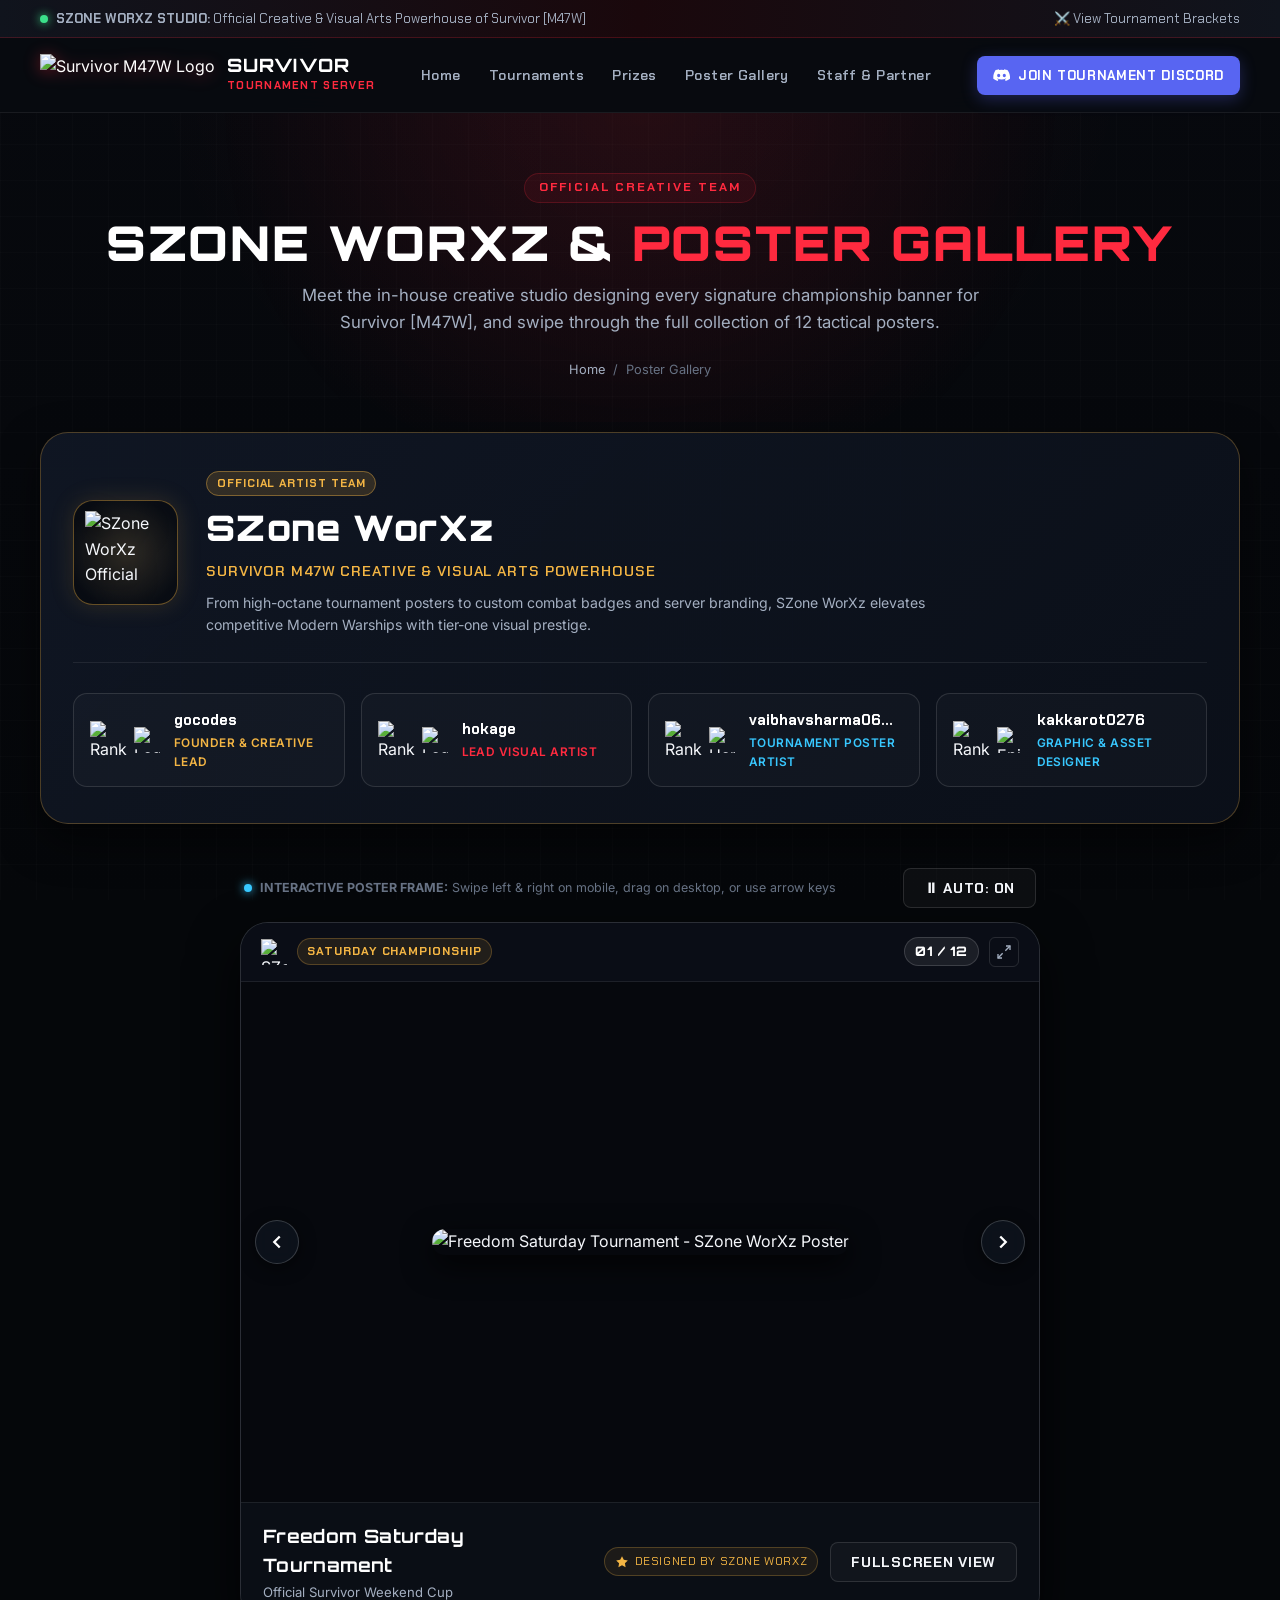
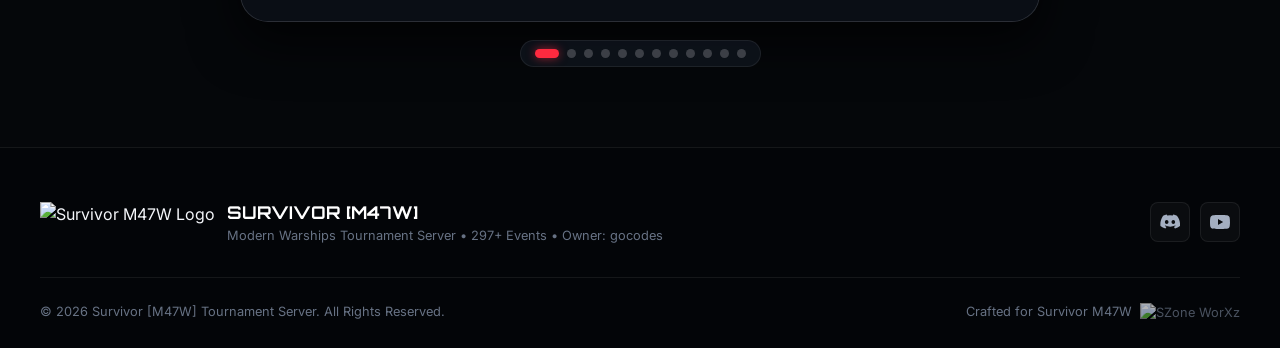
==== gallery.html @ 8f47fe90 "Update 13-09-2026" ====
<!DOCTYPE html>
<html lang="en">
<head>
  <meta charset="UTF-8">
  <meta name="viewport" content="width=device-width, initial-scale=1.0, maximum-scale=5.0">
  <meta name="description" content="SZone WorXz Creative Studio & Official Modern Warships Tournament Poster Gallery. Swipe through all 12 championship posters.">
  <meta name="keywords" content="SZone WorXz, Survivor Posters, Modern Warships Posters, gocodes, hokage, vaibhavsharma, kakkarot">
  <meta name="author" content="SZone WorXz - Survivor M47W Creative Team">

  <!-- Open Graph -->
  <meta property="og:title" content="SZone WorXz & Tournament Poster Gallery - Survivor M47W">
  <meta property="og:description" content="Official Modern Warships tournament posters crafted by SZone WorXz. Swipe left & right through the collection!">
  <meta property="og:type" content="website">
  <meta property="og:image" content="assets/images/szone-worxz.png">

  <title>SZone WorXz & Poster Gallery - SURVIVOR [M47W]</title>

  <!-- Favicon -->
  <link rel="icon" type="image/png" href="assets/images/logo-icon.png">

  <!-- Stylesheets -->
  <link rel="stylesheet" href="css/style.css">
  <link rel="stylesheet" href="css/components.css">
</head>
<body>

  <!-- Top Announcement Bar -->
  <aside class="top-announcement" aria-label="Tournament Announcement">
    <div class="container announcement-inner">
      <div class="announcement-badge">
        <span class="live-dot"></span>
        <span><strong>SZONE WORXZ STUDIO:</strong> Official Creative & Visual Arts Powerhouse of Survivor [M47W]</span>
      </div>
      <div class="announcement-links">
        <a href="tournaments.html">
          <span>⚔️ View Tournament Brackets</span>
        </a>
      </div>
    </div>
  </aside>

  <!-- Sticky Site Header -->
  <header class="site-header">
    <div class="container nav-container">
      <a href="index.html" class="brand" aria-label="Survivor M47W Home">
        <img src="assets/images/logo.png" alt="Survivor M47W Logo" class="brand-logo-img">
        <div class="brand-text">
          <span class="brand-title">SURVIVOR</span>
          <span class="brand-tag">TOURNAMENT SERVER</span>
        </div>
      </a>

      <!-- Navigation -->
      <nav aria-label="Main Navigation">
        <ul class="nav-menu" id="navMenu">
          <li><a href="index.html" class="nav-link">Home</a></li>
          <li><a href="tournaments.html" class="nav-link">Tournaments</a></li>
          <li><a href="prizes.html" class="nav-link">Prizes</a></li>
          <li><a href="gallery.html" class="nav-link active">Poster Gallery</a></li>
          <li><a href="staff.html" class="nav-link">Staff & Partner</a></li>
        </ul>
      </nav>

      <!-- Nav Actions -->
      <div class="nav-actions">
        <a href="https://discord.gg/6sPeeaY6bj" target="_blank" rel="noopener noreferrer" class="btn btn-discord btn-sm" id="linkNavDiscord">
          <svg width="17" height="17" viewBox="0 0 24 24" fill="currentColor">
            <path d="M20.317 4.369A19.791 19.791 0 0 0 15.885 3c-.191.328-.403.771-.552 1.116a18.27 18.27 0 0 0-6.666 0A12.64 12.64 0 0 0 8.115 3a19.736 19.736 0 0 0-4.432 1.369C.887 8.58.127 12.687.507 16.737a19.92 19.92 0 0 0 5.993 3.026c.481-.657.91-1.35 1.282-2.076a12.99 12.99 0 0 1-2.02-.98c.17-.123.336-.25.496-.383 3.894 1.78 8.117 1.78 11.965 0 .162.133.328.26.497.383a12.95 12.95 0 0 1-2.024.982c.372.725.8 1.418 1.282 2.074a19.9 19.9 0 0 0 5.995-3.026c.446-4.693-.762-8.764-3.656-12.368ZM8.02 14.315c-1.182 0-2.157-1.086-2.157-2.419 0-1.332.955-2.418 2.157-2.418 1.212 0 2.177 1.096 2.157 2.418 0 1.333-.955 2.419-2.157 2.419Zm7.96 0c-1.182 0-2.157-1.086-2.157-2.419 0-1.332.955-2.418 2.157-2.418 1.212 0 2.177 1.096 2.157 2.418 0 1.333-.945 2.419-2.157 2.419Z"/>
          </svg>
          <span>Join Tournament Discord</span>
        </a>
        <button class="mobile-toggle" id="mobileToggle" aria-label="Toggle navigation menu" aria-expanded="false">
          <svg width="22" height="22" viewBox="0 0 24 24" fill="none" stroke="currentColor" stroke-width="2">
            <line x1="3" y1="12" x2="21" y2="12"></line>
            <line x1="3" y1="6" x2="21" y2="6"></line>
            <line x1="3" y1="18" x2="21" y2="18"></line>
          </svg>
        </button>
      </div>
    </div>
  </header>

  <main>
    <!-- PAGE HERO BANNER -->
    <section class="page-hero-banner">
      <div class="container">
        <span class="page-hero-kicker">OFFICIAL CREATIVE TEAM</span>
        <h1 class="page-hero-title">SZONE WORXZ & <span>POSTER GALLERY</span></h1>
        <p class="page-hero-desc">
          Meet the in-house creative studio designing every signature championship banner for Survivor [M47W], and swipe through the full collection of 12 tactical posters.
        </p>
        <div class="page-breadcrumb">
          <a href="index.html">Home</a>
          <span>/</span>
          <span>Poster Gallery</span>
        </div>
      </div>
    </section>

    <!-- SZONE WORXZ STUDIO & SWIPEABLE POSTER GALLERY -->
    <section class="section" id="gallery" style="padding-top: 10px;">
      <div class="container">
        <!-- SZone WorXz Studio Showcase Box -->
        <div class="szone-studio-banner">
          <div class="szone-brand-col">
            <div class="szone-logo-halo">
              <img src="assets/images/szone-worxz.png" alt="SZone WorXz Official Logo" class="szone-logo-img">
            </div>
            <div class="szone-brand-meta">
              <span class="tactical-badge badge-gold">OFFICIAL ARTIST TEAM</span>
              <h3 class="szone-studio-title">SZone WorXz</h3>
              <p class="szone-studio-tagline">Survivor M47W Creative & Visual Arts Powerhouse</p>
              <p class="szone-studio-desc">
                From high-octane tournament posters to custom combat badges and server branding, SZone WorXz elevates competitive Modern Warships with tier-one visual prestige.
              </p>
            </div>
          </div>

          <!-- 4 Artist Team Members Grid -->
          <div class="szone-artists-grid">
            <!-- gocodes -->
            <div class="szone-artist-chip">
              <div class="artist-badge-avatars">
                <img src="assets/icons/ranks/Rank61.png" alt="Rank 61" class="artist-rank-img" loading="lazy">
                <img src="assets/icons/title/MW_TitleSystem_TitleIconLegend_Hires.png" alt="Legend" class="artist-title-img" loading="lazy">
              </div>
              <div class="artist-info">
                <strong class="artist-name">gocodes</strong>
                <span class="artist-role-tag role-founder">Founder & Creative Lead</span>
              </div>
            </div>

            <!-- hokage -->
            <div class="szone-artist-chip">
              <div class="artist-badge-avatars">
                <img src="assets/icons/ranks/Rank60.png" alt="Rank 60" class="artist-rank-img" loading="lazy">
                <img src="assets/icons/title/MW_TitleSystem_TitleIconLegend_Hires.png" alt="Legend" class="artist-title-img" loading="lazy">
              </div>
              <div class="artist-info">
                <strong class="artist-name">hokage</strong>
                <span class="artist-role-tag role-lead">Lead Visual Artist</span>
              </div>
            </div>

            <!-- vaibhavsharma0608_24692 -->
            <div class="szone-artist-chip">
              <div class="artist-badge-avatars">
                <img src="assets/icons/ranks/Rank56.png" alt="Rank 56" class="artist-rank-img" loading="lazy">
                <img src="assets/icons/title/MW_TitleSystem_TitleIconHero_Hires.png" alt="Hero" class="artist-title-img" loading="lazy">
              </div>
              <div class="artist-info">
                <strong class="artist-name">vaibhavsharma0608_24692</strong>
                <span class="artist-role-tag role-artist">Tournament Poster Artist</span>
              </div>
            </div>

            <!-- kakkarot0276 -->
            <div class="szone-artist-chip">
              <div class="artist-badge-avatars">
                <img src="assets/icons/ranks/Rank55.png" alt="Rank 55" class="artist-rank-img" loading="lazy">
                <img src="assets/icons/title/MW_TitleSystem_TitleIcon_Epic_Hires.png" alt="Epic" class="artist-title-img" loading="lazy">
              </div>
              <div class="artist-info">
                <strong class="artist-name">kakkarot0276</strong>
                <span class="artist-role-tag role-artist">Graphic & Asset Designer</span>
              </div>
            </div>
          </div>
        </div>

        <!-- Single-Card Swipeable Poster Gallery -->
        <div class="poster-gallery-wrapper">
          <div class="gallery-controls-bar">
            <div class="gallery-instructions">
              <span class="tactical-pulse-dot"></span>
              <span><strong>INTERACTIVE POSTER FRAME:</strong> Swipe left & right on mobile, drag on desktop, or use arrow keys</span>
            </div>
            <div class="gallery-auto-control">
              <button class="btn btn-outline btn-xs" id="galleryAutoplayToggle" aria-label="Toggle Auto-Slide">
                <span id="autoplayStatusText">⏸ Auto: On</span>
              </button>
            </div>
          </div>

          <!-- Single Centered Swipe Card -->
          <article class="single-poster-card" id="singlePosterCard" tabindex="0" aria-label="Tournament Poster Viewer">
            <!-- Card Header Bar -->
            <div class="poster-card-topbar">
              <div class="poster-brand-tag">
                <img src="assets/images/szone-worxz.png" alt="SZone" class="mini-szone-icon">
                <span class="poster-cat-badge" id="posterCategoryBadge">Saturday Championship</span>
              </div>
              <div class="poster-top-actions">
                <span class="poster-counter-badge" id="posterCounterBadge">01 / 12</span>
                <button class="poster-zoom-btn" id="btnPosterZoom" title="Open Fullscreen View" aria-label="Open Fullscreen View">
                  <svg width="16" height="16" viewBox="0 0 24 24" fill="none" stroke="currentColor" stroke-width="2">
                    <polyline points="15 3 21 3 21 9"></polyline>
                    <polyline points="9 21 3 21 3 15"></polyline>
                    <line x1="21" y1="3" x2="14" y2="10"></line>
                    <line x1="3" y1="21" x2="10" y2="14"></line>
                  </svg>
                </button>
              </div>
            </div>

            <!-- Poster Display Canvas & Nav Arrows -->
            <div class="poster-stage" id="posterStage">
              <!-- Left Navigation Arrow -->
              <button class="poster-nav-btn prev" id="galleryPrevBtn" aria-label="Previous Poster" title="Previous (Left Arrow)">
                <svg width="22" height="22" viewBox="0 0 24 24" fill="none" stroke="currentColor" stroke-width="2.5">
                  <polyline points="15 18 9 12 15 6"></polyline>
                </svg>
              </button>

              <!-- Image Frame -->
              <div class="poster-img-container" id="posterImgContainer">
                <img id="posterCurrentImg" src="assets/posters/freedom-sat.jpg" alt="Freedom Saturday Tournament Poster" class="poster-image" draggable="false">
                <div class="poster-drag-indicator" id="dragIndicator">
                  <span>← Swipe Left / Right →</span>
                </div>
              </div>

              <!-- Right Navigation Arrow -->
              <button class="poster-nav-btn next" id="galleryNextBtn" aria-label="Next Poster" title="Next (Right Arrow)">
                <svg width="22" height="22" viewBox="0 0 24 24" fill="none" stroke="currentColor" stroke-width="2.5">
                  <polyline points="9 18 15 12 9 6"></polyline>
                </svg>
              </button>
            </div>

            <!-- Poster Caption & Credit Bar -->
            <div class="poster-card-caption">
              <div class="poster-title-wrap">
                <h3 class="poster-title" id="posterCurrentTitle">Freedom Saturday Tournament</h3>
                <p class="poster-subtitle" id="posterCurrentSubtitle">Official Survivor Weekend Cup</p>
              </div>
              <div class="poster-actions-row">
                <span class="poster-credit-pill">
                  <svg width="14" height="14" viewBox="0 0 24 24" fill="currentColor">
                    <path d="M12 2l3.09 6.26L22 9.27l-5 4.87 1.18 6.88L12 17.77l-6.18 3.25L7 14.14 2 9.27l6.91-1.01L12 2z"/>
                  </svg>
                  <span>Designed by SZone WorXz</span>
                </span>
                <button class="btn btn-outline btn-xs" id="btnCardZoom">
                  <span>Fullscreen View</span>
                </button>
              </div>
            </div>
          </article>

          <!-- Interactive Pagination Dots Bar -->
          <div class="poster-dots-wrapper">
            <div class="poster-dots-bar" id="posterDotsBar" role="tablist" aria-label="Poster Selector">
              <!-- Dots dynamically generated by js/app.js -->
            </div>
          </div>
        </div>
      </div>
    </section>

    <!-- Poster Fullscreen Lightbox Modal -->
    <div class="poster-lightbox" id="posterLightbox" aria-hidden="true" role="dialog" aria-label="Tournament Poster Fullscreen">
      <div class="lightbox-overlay" id="lightboxOverlay"></div>
      <div class="lightbox-content">
        <button class="lightbox-close" id="lightboxClose" aria-label="Close Lightbox">✕</button>
        <button class="lightbox-nav prev" id="lightboxPrev" aria-label="Previous Poster">❮</button>
        <div class="lightbox-img-wrap">
          <img src="assets/posters/freedom-sat.jpg" alt="Poster Full View" id="lightboxImg">
          <div class="lightbox-caption" id="lightboxCaption">
            <strong>Freedom Saturday Tournament</strong>
            <span>Designed by SZone WorXz</span>
          </div>
        </div>
        <button class="lightbox-nav next" id="lightboxNext" aria-label="Next Poster">❯</button>
      </div>
    </div>
  </main>

  <!-- SITE FOOTER -->
  <footer class="site-footer">
    <div class="container">
      <div class="footer-top">
        <div class="footer-brand">
          <img src="assets/images/logo.png" alt="Survivor M47W Logo">
          <div>
            <strong style="font-family: var(--font-display); font-size: 1.1rem; color: #ffffff;">SURVIVOR [M47W]</strong>
            <p style="font-size: 0.8rem; color: var(--text-muted);">Modern Warships Tournament Server • 297+ Events • Owner: gocodes</p>
          </div>
        </div>

        <div class="footer-social-links">
          <a href="https://discord.gg/6sPeeaY6bj" target="_blank" rel="noopener noreferrer" class="social-icon-link" aria-label="Survivor Discord Server" id="linkFooterDiscord">
            <svg width="20" height="20" viewBox="0 0 24 24" fill="currentColor">
              <path d="M20.317 4.369A19.791 19.791 0 0 0 15.885 3c-.191.328-.403.771-.552 1.116a18.27 18.27 0 0 0-6.666 0A12.64 12.64 0 0 0 8.115 3a19.736 19.736 0 0 0-4.432 1.369C.887 8.58.127 12.687.507 16.737a19.92 19.92 0 0 0 5.993 3.026c.481-.657.91-1.35 1.282-2.076a12.99 12.99 0 0 1-2.02-.98c.17-.123.336-.25.496-.383 3.894 1.78 8.117 1.78 11.965 0 .162.133.328.26.497.383a12.95 12.95 0 0 1-2.024.982c.372.725.8 1.418 1.282 2.074a19.9 19.9 0 0 0 5.995-3.026c.446-4.693-.762-8.764-3.656-12.368ZM8.02 14.315c-1.182 0-2.157-1.086-2.157-2.419 0-1.332.955-2.418 2.157-2.418 1.212 0 2.177 1.096 2.157 2.418 0 1.333-.955 2.419-2.157 2.419Zm7.96 0c-1.182 0-2.157-1.086-2.157-2.419 0-1.332.955-2.418 2.157-2.418 1.212 0 2.177 1.096 2.157 2.418 0 1.333-.945 2.419-2.157 2.419Z"/>
            </svg>
          </a>
          <a href="https://youtube.com/@insfourtyseven7711?si=yuTAbnCFT_ipY31N" target="_blank" rel="noopener noreferrer" class="social-icon-link yt" aria-label="Survivor YouTube" id="linkFooterYouTube">
            <svg width="20" height="20" viewBox="0 0 24 24" fill="currentColor">
              <path d="M23.5 6.2a3.01 3.01 0 0 0-2.12-2.13C19.5 3.5 12 3.5 12 3.5s-7.5 0-9.38.57A3.01 3.01 0 0 0 .5 6.2C0 8.1 0 12 0 12s0 3.9.5 5.8a3.01 3.01 0 0 0 2.12 2.13c1.88.57 9.38.57 9.38.57s7.5 0 9.38-.57a3.01 3.01 0 0 0 2.12-2.13C24 15.9 24 12 24 12s0-3.9-.5-5.8ZM9.6 15.6V8.4l6.2 3.6-6.2 3.6Z"/>
            </svg>
          </a>
        </div>
      </div>

      <div class="footer-bottom">
        <div>© 2026 Survivor [M47W] Tournament Server. All Rights Reserved.</div>
        <div class="footer-credits">
          <span>Crafted for Survivor M47W</span>
          <img src="assets/images/szone-worxz.png" alt="SZone WorXz">
        </div>
      </div>
    </div>
  </footer>

  <!-- Scripts -->
  <script src="js/config.js"></script>
  <script src="js/app.js"></script>
</body>
</html>
---- css/style.css ----
/* ==========================================================================
   SURVIVOR [M47W] - Modern Warships Tactical Design System
   Single-Line Header • Mobile-Perfect Responsive • Restrained Animations
   ========================================================================== */

@import url('https://fonts.googleapis.com/css2?family=Chakra+Petch:ital,wght@0,400;0,600;0,700;1,700&family=Inter:wght@300;400;500;600;700&family=Orbitron:wght@600;700;800;900&display=swap');

:root {
  /* Core Tactical Palette */
  --bg-darkest: #05070a;
  --bg-primary: #090c12;
  --bg-surface: #0f141d;
  --bg-surface-elevated: #151b27;
  --bg-card: rgba(16, 22, 32, 0.75);
  --bg-card-hover: rgba(22, 30, 44, 0.9);

  /* Tactical Accents */
  --accent-red: #ff2a3f;
  --accent-red-glow: rgba(255, 42, 63, 0.35);
  --accent-red-dark: #b81424;
  --accent-gold: #f3b544;
  --accent-gold-glow: rgba(243, 181, 68, 0.3);
  --accent-cyan: #38c8ff;
  --accent-cyan-glow: rgba(56, 200, 255, 0.25);
  --accent-green: #3be08a;
  --accent-green-glow: rgba(59, 224, 138, 0.25);

  /* Borders & Glass */
  --border-subtle: rgba(255, 255, 255, 0.07);
  --border-medium: rgba(255, 255, 255, 0.12);
  --border-accent: rgba(255, 42, 63, 0.38);
  --border-gold: rgba(243, 181, 68, 0.35);

  /* Typography */
  --font-display: 'Orbitron', 'Chakra Petch', sans-serif;
  --font-tactical: 'Chakra Petch', sans-serif;
  --font-body: 'Inter', system-ui, -apple-system, sans-serif;

  /* Text Colors */
  --text-primary: #f5f7fb;
  --text-secondary: #a4afc1;
  --text-muted: #677284;
  --text-red: #ff4d5e;
  --text-gold: #f8c769;

  /* Shadows & Radius */
  --radius-sm: 8px;
  --radius-md: 14px;
  --radius-lg: 20px;
  --radius-xl: 28px;
  --radius-pill: 9999px;

  --shadow-subtle: 0 4px 20px rgba(0, 0, 0, 0.4);
  --shadow-tactical: 0 12px 36px rgba(0, 0, 0, 0.55);
  --shadow-red: 0 8px 30px rgba(255, 42, 63, 0.22);
  --shadow-glow: 0 0 24px rgba(255, 42, 63, 0.15);

  /* Layout */
  --container-max: 1240px;
  --header-height: 74px;
  --transition-fast: 0.18s ease;
  --transition-smooth: 0.28s cubic-bezier(0.16, 1, 0.3, 1);
}

/* Base Reset */
*, *::before, *::after {
  box-sizing: border-box;
  margin: 0;
  padding: 0;
}

html {
  scroll-behavior: smooth;
  scroll-padding-top: calc(var(--header-height) + 16px);
  color-scheme: dark;
  font-size: 16px;
  overflow-x: hidden;
}

body {
  background-color: var(--bg-darkest);
  color: var(--text-primary);
  font-family: var(--font-body);
  line-height: 1.6;
  overflow-x: hidden;
  width: 100%;
  background-image: 
    radial-gradient(circle at 50% 0%, rgba(255, 42, 63, 0.08) 0%, transparent 45%),
    linear-gradient(180deg, #07090e 0%, #05070a 100%);
  background-attachment: fixed;
  -webkit-font-smoothing: antialiased;
}

body::before {
  content: "";
  position: fixed;
  inset: 0;
  pointer-events: none;
  background-size: 36px 36px;
  background-image: 
    linear-gradient(to right, rgba(255, 255, 255, 0.015) 1px, transparent 1px),
    linear-gradient(to bottom, rgba(255, 255, 255, 0.015) 1px, transparent 1px);
  z-index: 0;
}

/* Containers & Sections */
.container {
  width: 100%;
  max-width: var(--container-max);
  margin-left: auto;
  margin-right: auto;
  padding-left: 20px;
  padding-right: 20px;
  position: relative;
  z-index: 1;
}

.section {
  padding: 80px 0;
  position: relative;
  z-index: 1;
}

/* Section Header Typography */
.section-head {
  margin-bottom: 44px;
  text-align: center;
}

.section-head.text-left {
  text-align: left;
}

.section-kicker {
  display: inline-flex;
  align-items: center;
  gap: 8px;
  font-family: var(--font-tactical);
  font-size: 0.78rem;
  font-weight: 700;
  letter-spacing: 0.16em;
  color: var(--accent-red);
  text-transform: uppercase;
  margin-bottom: 10px;
  background: rgba(255, 42, 63, 0.08);
  border: 1px solid rgba(255, 42, 63, 0.2);
  padding: 4px 14px;
  border-radius: var(--radius-pill);
}

.section-kicker::before {
  content: "";
  width: 6px;
  height: 6px;
  border-radius: 50%;
  background: var(--accent-red);
  box-shadow: 0 0 8px var(--accent-red);
}

.section-title {
  font-family: var(--font-display);
  font-size: clamp(1.75rem, 3.5vw, 2.6rem);
  font-weight: 800;
  line-height: 1.15;
  letter-spacing: 0.02em;
  color: #ffffff;
  text-transform: uppercase;
}

.section-title span {
  color: var(--accent-red);
}

.section-lead {
  font-size: 1rem;
  color: var(--text-secondary);
  max-width: 680px;
  margin: 12px auto 0;
  line-height: 1.6;
}

.section-head.text-left .section-lead {
  margin-left: 0;
}

/* Top Announcement Strip */
.top-announcement {
  background: linear-gradient(90deg, #10141d 0%, #1a080c 50%, #10141d 100%);
  border-bottom: 1px solid rgba(255, 42, 63, 0.2);
  font-family: var(--font-tactical);
  font-size: 0.82rem;
  padding: 8px 0;
  position: relative;
  z-index: 101;
}

.announcement-inner {
  display: flex;
  align-items: center;
  justify-content: space-between;
  gap: 16px;
}

.announcement-badge {
  display: flex;
  align-items: center;
  gap: 8px;
  color: var(--text-secondary);
}

.live-dot {
  width: 8px;
  height: 8px;
  border-radius: 50%;
  background: var(--accent-green);
  box-shadow: 0 0 10px var(--accent-green);
  flex-shrink: 0;
}

.live-dot.dot-red {
  background: var(--accent-red);
  box-shadow: 0 0 10px var(--accent-red);
}

.announcement-links {
  display: flex;
  align-items: center;
  gap: 18px;
}

.announcement-links a {
  color: var(--text-secondary);
  text-decoration: none;
  display: inline-flex;
  align-items: center;
  gap: 6px;
  white-space: nowrap;
  transition: color var(--transition-fast);
}

.announcement-links a:hover {
  color: var(--accent-red);
}

/* ==========================================================================
   NAVIGATION HEADER (STRICT SINGLE-LINE DESKTOP)
   ========================================================================== */
.site-header {
  position: sticky;
  top: 0;
  z-index: 100;
  background: rgba(8, 11, 16, 0.92);
  backdrop-filter: blur(14px);
  -webkit-backdrop-filter: blur(14px);
  border-bottom: 1px solid var(--border-subtle);
  transition: all var(--transition-smooth);
}

.site-header.scrolled {
  background: rgba(6, 8, 12, 0.98);
  border-bottom-color: rgba(255, 42, 63, 0.3);
  box-shadow: 0 10px 30px rgba(0, 0, 0, 0.6);
}

.nav-container {
  display: flex;
  align-items: center;
  justify-content: space-between;
  height: var(--header-height);
  gap: 16px;
}

/* Brand Logo (Compact & Single-Line) */
.brand {
  display: flex;
  align-items: center;
  gap: 12px;
  text-decoration: none;
  color: #ffffff;
  flex-shrink: 0;
}

.brand-logo-img {
  height: 42px;
  width: auto;
  object-fit: contain;
  filter: drop-shadow(0 2px 8px rgba(255, 42, 63, 0.4));
  transition: transform var(--transition-fast);
}

.brand:hover .brand-logo-img {
  transform: scale(1.04);
}

.brand-text {
  display: flex;
  flex-direction: column;
  white-space: nowrap;
}

.brand-title {
  font-family: var(--font-display);
  font-size: 1.15rem;
  font-weight: 800;
  letter-spacing: 0.06em;
  line-height: 1;
}

.brand-tag {
  font-family: var(--font-tactical);
  font-size: 0.68rem;
  font-weight: 700;
  color: var(--accent-red);
  letter-spacing: 0.12em;
  margin-top: 2px;
}

/* Nav Menu Links - STRICT NO-WRAP SINGLE-LINE */
.nav-menu {
  display: flex;
  align-items: center;
  gap: 4px;
  list-style: none;
  flex-shrink: 1;
}

.nav-link {
  font-family: var(--font-tactical);
  font-size: 0.88rem;
  font-weight: 600;
  color: var(--text-secondary);
  text-decoration: none;
  padding: 6px 12px;
  border-radius: var(--radius-sm);
  transition: all var(--transition-fast);
  letter-spacing: 0.03em;
  white-space: nowrap; /* PREVENTS 2-LINE WRAPPING */
  display: inline-block;
}

.nav-link:hover,
.nav-link.active {
  color: #ffffff;
  background: rgba(255, 255, 255, 0.06);
}

.nav-link.active {
  color: var(--accent-red);
}

/* Nav Action Buttons */
.nav-actions {
  display: flex;
  align-items: center;
  gap: 10px;
  flex-shrink: 0;
}

/* Tactical Buttons */
.btn {
  display: inline-flex;
  align-items: center;
  justify-content: center;
  gap: 8px;
  font-family: var(--font-tactical);
  font-size: 0.9rem;
  font-weight: 700;
  text-decoration: none;
  padding: 10px 20px;
  border-radius: var(--radius-sm);
  border: 1px solid transparent;
  cursor: pointer;
  letter-spacing: 0.05em;
  white-space: nowrap;
  transition: all var(--transition-fast);
  text-transform: uppercase;
}

.btn-primary {
  background: linear-gradient(135deg, #ff2a3f 0%, #b81424 100%);
  color: #ffffff;
  box-shadow: 0 4px 18px rgba(255, 42, 63, 0.35);
}

.btn-primary:hover {
  background: linear-gradient(135deg, #ff4355 0%, #cb1729 100%);
  box-shadow: 0 6px 24px rgba(255, 42, 63, 0.5);
  transform: translateY(-1px);
}

.btn-discord {
  background: #5865F2;
  color: #ffffff;
  box-shadow: 0 4px 16px rgba(88, 101, 242, 0.3);
}

.btn-discord:hover {
  background: #4752c4;
  box-shadow: 0 6px 22px rgba(88, 101, 242, 0.45);
  transform: translateY(-1px);
}

.btn-outline {
  background: rgba(255, 255, 255, 0.03);
  color: var(--text-primary);
  border-color: var(--border-medium);
}

.btn-outline:hover {
  background: rgba(255, 255, 255, 0.08);
  border-color: var(--accent-red);
  color: #ffffff;
}

.btn-outline-gold {
  background: rgba(243, 181, 68, 0.05);
  color: var(--accent-gold);
  border-color: var(--border-gold);
}

.btn-outline-gold:hover {
  background: rgba(243, 181, 68, 0.12);
  border-color: var(--accent-gold);
  color: #ffffff;
}

.btn-sm {
  padding: 8px 15px;
  font-size: 0.82rem;
}

.btn-lg {
  padding: 14px 28px;
  font-size: 1rem;
}

/* Mobile Nav Toggle */
.mobile-toggle {
  display: none;
  background: rgba(255, 255, 255, 0.04);
  border: 1px solid var(--border-medium);
  border-radius: var(--radius-sm);
  color: #ffffff;
  padding: 8px;
  cursor: pointer;
  align-items: center;
  justify-content: center;
}

/* ==========================================================================
   HERO SECTION
   ========================================================================== */
.hero {
  min-height: calc(100vh - var(--header-height) - 40px);
  display: flex;
  align-items: center;
  padding: 60px 0 80px;
  position: relative;
  overflow: hidden;
}

.hero-grid {
  display: grid;
  grid-template-columns: 1.2fr 0.85fr;
  gap: 40px;
  align-items: center;
}

.hero-content {
  position: relative;
  z-index: 2;
}

.hero-kicker-wrap {
  display: flex;
  align-items: center;
  gap: 12px;
  margin-bottom: 16px;
  flex-wrap: wrap;
}

.hero-badge-tag {
  font-family: var(--font-tactical);
  font-weight: 700;
  font-size: 0.74rem;
  color: #ffffff;
  background: var(--accent-red);
  padding: 4px 10px;
  border-radius: 4px;
  letter-spacing: 0.1em;
  white-space: nowrap;
}

.hero-title {
  font-family: var(--font-display);
  font-size: clamp(2rem, 4.6vw, 3.5rem);
  font-weight: 900;
  line-height: 1.1;
  letter-spacing: 0.02em;
  color: #ffffff;
  text-transform: uppercase;
  margin-bottom: 18px;
}

.hero-title .title-accent {
  color: var(--accent-red);
  display: block;
}

.hero-desc {
  font-size: 1.08rem;
  line-height: 1.65;
  color: var(--text-secondary);
  max-width: 580px;
  margin-bottom: 30px;
}

.hero-actions {
  display: flex;
  flex-wrap: wrap;
  gap: 12px;
  margin-bottom: 38px;
}

.hero-stats {
  display: grid;
  grid-template-columns: repeat(4, 1fr);
  gap: 14px;
  padding-top: 24px;
  border-top: 1px solid var(--border-subtle);
}

.stat-item {
  display: flex;
  flex-direction: column;
}

.stat-val {
  font-family: var(--font-display);
  font-size: 1.5rem;
  font-weight: 800;
  color: #ffffff;
  line-height: 1.1;
}

.stat-val.val-red {
  color: var(--accent-red);
}

.stat-label {
  font-family: var(--font-tactical);
  font-size: 0.74rem;
  color: var(--text-muted);
  text-transform: uppercase;
  letter-spacing: 0.06em;
  margin-top: 4px;
}

/* Hero Visual Crest Card */
.hero-visual {
  position: relative;
  display: flex;
  justify-content: center;
  align-items: center;
}

.hero-crest-frame {
  position: relative;
  width: 100%;
  max-width: 420px;
  padding: 34px 26px;
  background: radial-gradient(circle at 50% 30%, rgba(255, 42, 63, 0.12) 0%, rgba(14, 19, 28, 0.85) 70%);
  border: 1px solid rgba(255, 42, 63, 0.28);
  border-radius: var(--radius-xl);
  box-shadow: 0 20px 60px rgba(0, 0, 0, 0.6), inset 0 1px 0 rgba(255, 255, 255, 0.1);
  text-align: center;
}

.hero-crest-topbar {
  display: flex;
  justify-content: center;
  align-items: center;
  text-align: center;
  font-family: var(--font-tactical);
  font-size: 0.76rem;
  color: var(--text-muted);
  letter-spacing: 0.14em;
  margin-bottom: 20px;
  padding-bottom: 10px;
  border-bottom: 1px solid var(--border-subtle);
}

.hero-crest-logo {
  width: 100%;
  max-height: 200px;
  object-fit: contain;
  margin: 8px 0 18px;
  filter: drop-shadow(0 6px 20px rgba(255, 42, 63, 0.4));
}

.hero-crest-caption {
  font-family: var(--font-tactical);
  font-size: 0.86rem;
  font-weight: 700;
  letter-spacing: 0.12em;
  color: #ffffff;
  text-transform: uppercase;
}

.hero-crest-pills {
  display: flex;
  justify-content: center;
  flex-wrap: wrap;
  gap: 8px;
  margin-top: 16px;
}

.tactical-pill {
  font-family: var(--font-tactical);
  font-size: 0.7rem;
  font-weight: 700;
  padding: 4px 10px;
  border-radius: var(--radius-pill);
  background: rgba(255, 255, 255, 0.05);
  border: 1px solid var(--border-subtle);
  color: var(--text-secondary);
}

.tactical-pill.pill-red {
  background: rgba(255, 42, 63, 0.12);
  border-color: rgba(255, 42, 63, 0.35);
  color: var(--accent-red);
}

/* ==========================================================================
   STATUS TICKER STRIP
   ========================================================================== */
.status-strip {
  background: var(--bg-surface);
  border-top: 1px solid var(--border-subtle);
  border-bottom: 1px solid var(--border-subtle);
  padding: 16px 0;
}

.status-grid {
  display: grid;
  grid-template-columns: repeat(4, 1fr);
  gap: 14px;
}

.status-card {
  display: flex;
  align-items: center;
  gap: 12px;
  padding: 12px 16px;
  background: rgba(255, 255, 255, 0.02);
  border: 1px solid var(--border-subtle);
  border-radius: var(--radius-md);
  text-decoration: none;
  transition: all var(--transition-fast);
}

.status-card:hover {
  background: rgba(255, 255, 255, 0.05);
  border-color: var(--border-medium);
  transform: translateY(-2px);
}

.status-icon {
  width: 36px;
  height: 36px;
  border-radius: 9px;
  background: rgba(255, 42, 63, 0.1);
  border: 1px solid rgba(255, 42, 63, 0.2);
  display: flex;
  align-items: center;
  justify-content: center;
  color: var(--accent-red);
  flex-shrink: 0;
}

.status-icon.icon-gold {
  background: rgba(243, 181, 68, 0.1);
  border-color: rgba(243, 181, 68, 0.2);
  color: var(--accent-gold);
}

.status-icon.icon-discord {
  background: rgba(88, 101, 242, 0.1);
  border-color: rgba(88, 101, 242, 0.2);
  color: #5865F2;
}

.status-info {
  display: flex;
  flex-direction: column;
}

.status-info small {
  font-family: var(--font-tactical);
  font-size: 0.68rem;
  color: var(--text-muted);
  letter-spacing: 0.06em;
  text-transform: uppercase;
}

.status-info strong {
  font-family: var(--font-tactical);
  font-size: 0.9rem;
  font-weight: 700;
  color: #ffffff;
}

/* ==========================================================================
   MOBILE & TABLET RESPONSIVE SYSTEM
   ========================================================================== */
@media (max-width: 1120px) {
  .nav-menu {
    display: none;
    position: absolute;
    top: var(--header-height);
    left: 0;
    right: 0;
    background: rgba(8, 11, 16, 0.98);
    flex-direction: column;
    padding: 16px 20px 24px;
    border-bottom: 1px solid var(--border-medium);
    backdrop-filter: blur(18px);
    gap: 4px;
    box-shadow: 0 16px 36px rgba(0, 0, 0, 0.7);
  }

  .nav-menu.is-open {
    display: flex;
  }

  .nav-link {
    width: 100%;
    padding: 12px 16px;
    font-size: 1rem;
    border-radius: var(--radius-sm);
  }

  .mobile-toggle {
    display: flex;
  }

  .hero-grid {
    grid-template-columns: 1fr;
    text-align: center;
    gap: 36px;
  }

  .hero-desc {
    margin-left: auto;
    margin-right: auto;
  }

  .hero-kicker-wrap {
    justify-content: center;
  }

  .hero-actions {
    justify-content: center;
  }

  .hero-stats {
    max-width: 580px;
    margin-left: auto;
    margin-right: auto;
  }

  .status-grid {
    grid-template-columns: repeat(2, 1fr);
  }
}

/* Dedicated Smartphone View (under 640px) */
@media (max-width: 640px) {
  :root {
    --header-height: 64px;
  }

  .container {
    padding-left: 16px;
    padding-right: 16px;
  }

  .section {
    padding: 50px 0;
  }

  .top-announcement {
    display: none; /* Hide top bar on mobile to give instant access to header */
  }

  .brand-logo-img {
    height: 36px;
  }

  .brand-title {
    font-size: 1.05rem;
  }

  .brand-tag {
    font-size: 0.62rem;
  }

  .nav-actions .btn-discord {
    padding: 6px 12px;
    font-size: 0.76rem;
  }

  .nav-actions .btn-discord svg {
    width: 15px;
    height: 15px;
  }

  .hero {
    padding: 40px 0 60px;
    min-height: auto;
  }

  .hero-title {
    font-size: 2rem;
  }

  .hero-desc {
    font-size: 0.95rem;
    margin-bottom: 24px;
  }

  .hero-actions {
    flex-direction: column;
    width: 100%;
  }

  .hero-actions .btn {
    width: 100%;
    justify-content: center;
  }

  .hero-stats {
    grid-template-columns: repeat(2, 1fr);
    gap: 12px;
  }

  .stat-val {
    font-size: 1.35rem;
  }

  .status-grid {
    grid-template-columns: 1fr;
    gap: 10px;
  }

  .hero-crest-frame {
    padding: 24px 18px;
  }

  .hero-crest-logo {
    max-height: 160px;
  }
}
---- css/components.css ----
/* ==========================================================================
   SURVIVOR [M47W] - Components Stylesheet
   Tournament Hub • Hall of Fame • Rewards • Staff Marshals • Arena Partner
   Phone Optimized • No-Wrap Clean Layout
   ========================================================================== */

/* ==========================================================================
   HALL OF FAME & TOURNAMENT REWARDS
   ========================================================================== */
.fame-stats-grid {
  display: grid;
  grid-template-columns: repeat(4, 1fr);
  gap: 20px;
  margin-bottom: 36px;
}

.fame-stat-card {
  background: var(--bg-card);
  border: 1px solid var(--border-medium);
  border-radius: var(--radius-lg);
  padding: 26px 20px;
  display: flex;
  align-items: center;
  gap: 18px;
  box-shadow: var(--shadow-tactical);
  position: relative;
  overflow: hidden;
  transition: all var(--transition-fast);
}

.fame-stat-card:hover {
  transform: translateY(-3px);
  border-color: var(--accent-red);
}

.fame-stat-card.gold-card {
  border-color: rgba(243, 181, 68, 0.35);
  background: radial-gradient(circle at 90% 10%, rgba(243, 181, 68, 0.08) 0%, rgba(16, 22, 32, 0.8) 70%);
}

.fame-stat-card.discord-card {
  border-color: rgba(88, 101, 242, 0.4);
  background: radial-gradient(circle at 90% 10%, rgba(88, 101, 242, 0.12) 0%, rgba(16, 22, 32, 0.8) 70%);
}

.fame-icon-frame {
  width: 64px;
  height: 64px;
  border-radius: var(--radius-md);
  background: rgba(0, 0, 0, 0.35);
  border: 1px solid var(--border-subtle);
  display: flex;
  align-items: center;
  justify-content: center;
  flex-shrink: 0;
}

.fame-icon-frame img {
  max-width: 48px;
  max-height: 48px;
  object-fit: contain;
  filter: drop-shadow(0 4px 10px rgba(0, 0, 0, 0.5));
}

.fame-stat-num {
  font-family: var(--font-display);
  font-size: clamp(1.85rem, 3.5vw, 2.5rem);
  font-weight: 900;
  color: #ffffff;
  line-height: 1;
  margin-bottom: 4px;
}

.fame-stat-num.num-red {
  color: var(--accent-red);
}

.fame-stat-num.num-gold {
  color: var(--accent-gold);
}

.fame-stat-label {
  font-family: var(--font-tactical);
  font-size: 0.84rem;
  color: var(--text-secondary);
  text-transform: uppercase;
  letter-spacing: 0.06em;
}

/* Player Rewards Showcase */
.rewards-strip {
  background: var(--bg-surface);
  border: 1px solid var(--border-subtle);
  border-radius: var(--radius-xl);
  padding: 32px 26px;
  margin-bottom: 40px;
}

.rewards-head {
  text-align: center;
  margin-bottom: 24px;
}

.rewards-grid {
  display: grid;
  grid-template-columns: repeat(auto-fit, minmax(170px, 1fr));
  gap: 16px;
}

.reward-item {
  background: rgba(255, 255, 255, 0.02);
  border: 1px solid var(--border-subtle);
  border-radius: var(--radius-md);
  padding: 18px 14px;
  text-align: center;
  transition: all var(--transition-fast);
}

.reward-item:hover {
  background: rgba(255, 255, 255, 0.05);
  border-color: var(--border-medium);
  transform: translateY(-2px);
}

.reward-item img {
  height: 48px;
  width: auto;
  object-fit: contain;
  margin-bottom: 10px;
  filter: drop-shadow(0 4px 12px rgba(0, 0, 0, 0.4));
}

.reward-item strong {
  display: block;
  font-family: var(--font-tactical);
  font-size: 0.88rem;
  color: #ffffff;
  margin-bottom: 3px;
}

.reward-item span {
  font-size: 0.76rem;
  color: var(--text-muted);
}

/* ==========================================================================
   TOURNAMENT COMMAND HUB
   ========================================================================== */
.tournament-grid {
  display: grid;
  grid-template-columns: repeat(3, 1fr);
  gap: 22px;
  margin-bottom: 30px;
}

.tournament-card {
  background: var(--bg-card);
  border: 1px solid var(--border-subtle);
  border-radius: var(--radius-lg);
  padding: 28px 22px;
  display: flex;
  flex-direction: column;
  position: relative;
  overflow: hidden;
  transition: all var(--transition-smooth);
}

.tournament-card::before {
  content: "";
  position: absolute;
  top: 0;
  left: 0;
  right: 0;
  height: 3px;
  background: var(--border-subtle);
  transition: background var(--transition-fast);
}

.tournament-card.highlight-red::before {
  background: linear-gradient(90deg, var(--accent-red), transparent);
}

.tournament-card.highlight-gold::before {
  background: linear-gradient(90deg, var(--accent-gold), transparent);
}

.tournament-card:hover {
  border-color: var(--border-medium);
  transform: translateY(-4px);
  box-shadow: var(--shadow-tactical);
}

.tournament-card-top {
  display: flex;
  justify-content: space-between;
  align-items: center;
  margin-bottom: 18px;
}

.tournament-badge-pill {
  font-family: var(--font-tactical);
  font-size: 0.72rem;
  font-weight: 700;
  padding: 4px 10px;
  border-radius: var(--radius-pill);
  background: rgba(255, 42, 63, 0.12);
  border: 1px solid rgba(255, 42, 63, 0.28);
  color: var(--accent-red);
  text-transform: uppercase;
  letter-spacing: 0.08em;
}

.tournament-badge-pill.gold {
  background: rgba(243, 181, 68, 0.12);
  border-color: rgba(243, 181, 68, 0.28);
  color: var(--accent-gold);
}

.tournament-day {
  font-family: var(--font-display);
  font-size: 1.45rem;
  font-weight: 800;
  color: #ffffff;
  margin-bottom: 8px;
  text-transform: uppercase;
}

.tournament-desc {
  font-size: 0.9rem;
  color: var(--text-secondary);
  line-height: 1.6;
  margin-bottom: 22px;
  flex-grow: 1;
}

.tournament-meta {
  background: rgba(0, 0, 0, 0.25);
  border: 1px solid var(--border-subtle);
  border-radius: var(--radius-sm);
  padding: 12px 14px;
  margin-bottom: 20px;
}

.meta-row {
  display: flex;
  justify-content: space-between;
  font-size: 0.8rem;
  padding: 4px 0;
  color: var(--text-secondary);
}

.meta-row strong {
  color: #ffffff;
  font-family: var(--font-tactical);
}

/* ==========================================================================
   MATCH VIDEOS & REPLAY HUB
   ========================================================================== */
.video-hub-grid {
  display: grid;
  grid-template-columns: repeat(3, 1fr);
  gap: 22px;
  margin-bottom: 30px;
}

.video-card {
  background: var(--bg-card);
  border: 1px solid var(--border-subtle);
  border-radius: var(--radius-lg);
  padding: 26px 22px;
  display: flex;
  flex-direction: column;
  text-decoration: none;
  transition: all var(--transition-fast);
}

.video-card:hover {
  border-color: var(--accent-red);
  background: var(--bg-card-hover);
  transform: translateY(-3px);
  box-shadow: var(--shadow-tactical);
}

.video-card-badge {
  font-family: var(--font-tactical);
  font-size: 0.72rem;
  font-weight: 700;
  color: var(--accent-red);
  letter-spacing: 0.1em;
  margin-bottom: 10px;
}

.video-card-title {
  font-family: var(--font-display);
  font-size: 1.2rem;
  color: #ffffff;
  margin-bottom: 8px;
}

.video-card-desc {
  font-size: 0.86rem;
  color: var(--text-secondary);
  line-height: 1.5;
  margin-bottom: 18px;
  flex-grow: 1;
}

.video-card-cta {
  display: inline-flex;
  align-items: center;
  gap: 6px;
  font-family: var(--font-tactical);
  font-size: 0.86rem;
  font-weight: 700;
  color: var(--accent-red);
  text-transform: uppercase;
}

/* ==========================================================================
   STAFF & MARSHALS SECTION (NO DUPLICATE NAMES)
   ========================================================================== */
.roster-filter-bar {
  display: flex;
  justify-content: center;
  flex-wrap: wrap;
  gap: 8px;
  margin-bottom: 32px;
}

.roster-filter-btn {
  font-family: var(--font-tactical);
  font-size: 0.84rem;
  font-weight: 700;
  padding: 8px 18px;
  border-radius: var(--radius-pill);
  background: rgba(255, 255, 255, 0.03);
  border: 1px solid var(--border-subtle);
  color: var(--text-secondary);
  cursor: pointer;
  letter-spacing: 0.05em;
  text-transform: uppercase;
  white-space: nowrap;
  transition: all var(--transition-fast);
}

.roster-filter-btn:hover {
  background: rgba(255, 255, 255, 0.08);
  color: #ffffff;
}

.roster-filter-btn.active {
  background: var(--accent-red);
  border-color: var(--accent-red);
  color: #ffffff;
  box-shadow: 0 4px 16px var(--accent-red-glow);
}

.roster-grid {
  display: grid;
  grid-template-columns: repeat(auto-fill, minmax(260px, 1fr));
  gap: 20px;
}

.roster-card {
  background: var(--bg-card);
  border: 1px solid var(--border-subtle);
  border-radius: var(--radius-md);
  padding: 22px;
  position: relative;
  transition: all var(--transition-fast);
  display: flex;
  flex-direction: column;
}

.roster-card.card-owner {
  border-color: rgba(243, 181, 68, 0.45);
  background: radial-gradient(circle at 80% 0%, rgba(243, 181, 68, 0.08), rgba(16, 22, 32, 0.85));
}

.roster-card:hover {
  border-color: rgba(255, 42, 63, 0.4);
  background: var(--bg-card-hover);
  transform: translateY(-3px);
  box-shadow: var(--shadow-tactical);
}

.roster-card-header {
  display: flex;
  justify-content: space-between;
  align-items: center;
  margin-bottom: 14px;
}

.roster-rank-badge {
  display: flex;
  align-items: center;
}

.roster-rank-img {
  width: 38px;
  height: 38px;
  object-fit: contain;
  filter: drop-shadow(0 2px 6px rgba(0, 0, 0, 0.6));
}

.roster-title-img {
  height: 26px;
  width: auto;
  object-fit: contain;
}

.roster-player-name {
  font-family: var(--font-display);
  font-size: 1.2rem;
  font-weight: 800;
  color: #ffffff;
  letter-spacing: 0.03em;
  margin-bottom: 2px;
}

.roster-player-role {
  font-family: var(--font-tactical);
  font-size: 0.82rem;
  font-weight: 700;
  color: var(--accent-red);
  margin-bottom: 14px;
  text-transform: uppercase;
}

.card-owner .roster-player-role {
  color: var(--accent-gold);
}

/* Staff Role Badges Container */
.staff-badge-container {
  display: flex;
  flex-wrap: wrap;
  gap: 6px;
  margin-top: auto;
}

.staff-pill {
  font-family: var(--font-tactical);
  font-size: 0.72rem;
  font-weight: 700;
  padding: 3px 8px;
  border-radius: 4px;
  text-transform: uppercase;
  letter-spacing: 0.05em;
  white-space: nowrap;
}

.staff-pill.badge-owner {
  background: rgba(243, 181, 68, 0.2);
  border: 1px solid rgba(243, 181, 68, 0.5);
  color: var(--accent-gold);
}

.staff-pill.badge-admin {
  background: rgba(255, 42, 63, 0.15);
  border: 1px solid rgba(255, 42, 63, 0.35);
  color: var(--accent-red);
}

.staff-pill.badge-superadmin {
  background: rgba(243, 181, 68, 0.12);
  border: 1px solid rgba(243, 181, 68, 0.3);
  color: var(--accent-gold);
}

.staff-pill.badge-commander {
  background: rgba(56, 200, 255, 0.12);
  border: 1px solid rgba(56, 200, 255, 0.3);
  color: var(--accent-cyan);
}

.staff-pill.badge-support {
  background: rgba(59, 224, 138, 0.12);
  border: 1px solid rgba(59, 224, 138, 0.3);
  color: var(--accent-green);
}

.staff-pill.badge-it {
  background: rgba(180, 115, 255, 0.15);
  border: 1px solid rgba(180, 115, 255, 0.35);
  color: #c79bff;
}

.staff-pill.badge-artist {
  background: rgba(255, 128, 0, 0.15);
  border: 1px solid rgba(255, 140, 0, 0.45);
  color: #ffaa44;
}

/* Staff DM Action Button */
.staff-card-actions {
  margin-top: 14px;
  padding-top: 12px;
  border-top: 1px solid rgba(255, 255, 255, 0.08);
}

.btn-staff-dm {
  display: inline-flex;
  align-items: center;
  justify-content: center;
  gap: 8px;
  width: 100%;
  padding: 8px 12px;
  font-family: var(--font-tactical);
  font-size: 0.78rem;
  font-weight: 700;
  letter-spacing: 0.05em;
  text-transform: uppercase;
  color: #ffffff;
  background: rgba(88, 101, 242, 0.15);
  border: 1px solid rgba(88, 101, 242, 0.4);
  border-radius: 6px;
  text-decoration: none;
  cursor: pointer;
  transition: all var(--transition-normal);
}

.btn-staff-dm:hover {
  background: #5865F2;
  border-color: #5865F2;
  box-shadow: 0 4px 16px rgba(88, 101, 242, 0.4);
  transform: translateY(-1px);
  color: #ffffff;
}

.btn-staff-dm svg {
  flex-shrink: 0;
  transition: transform 0.2s ease;
}

.btn-staff-dm:hover svg {
  transform: scale(1.1);
}

/* Tactical Toast Notification */
.tactical-toast {
  position: fixed;
  bottom: 28px;
  right: 28px;
  z-index: 9999;
  background: #11141b;
  border: 1px solid #5865F2;
  box-shadow: 0 10px 30px rgba(0, 0, 0, 0.7), 0 0 20px rgba(88, 101, 242, 0.3);
  color: #ffffff;
  padding: 14px 20px;
  border-radius: 8px;
  font-family: var(--font-tactical);
  font-size: 0.85rem;
  letter-spacing: 0.03em;
  display: flex;
  align-items: center;
  gap: 12px;
  transform: translateY(20px);
  opacity: 0;
  pointer-events: none;
  transition: all 0.3s cubic-bezier(0.16, 1, 0.3, 1);
}

.tactical-toast.show {
  transform: translateY(0);
  opacity: 1;
  pointer-events: auto;
}

/* ==========================================================================
   ARENA INTERNATIONAL PARTNER SECTION
   ========================================================================== */
.arena-partner-box {
  background: linear-gradient(135deg, rgba(16, 22, 34, 0.95) 0%, rgba(26, 12, 18, 0.95) 100%);
  border: 1px solid rgba(255, 42, 63, 0.3);
  border-radius: var(--radius-xl);
  padding: 36px;
  display: grid;
  grid-template-columns: 1fr 1.1fr;
  gap: 32px;
  align-items: center;
  box-shadow: var(--shadow-tactical);
}

.arena-gif-frame {
  position: relative;
  border-radius: var(--radius-lg);
  overflow: hidden;
  border: 1px solid var(--border-medium);
  box-shadow: 0 12px 36px rgba(0, 0, 0, 0.6);
  background: #000;
  text-align: center;
}

.arena-gif-frame img {
  width: 100%;
  height: auto;
  max-height: 300px;
  object-fit: cover;
  display: block;
}

.arena-partner-copy h3 {
  font-family: var(--font-display);
  font-size: 1.6rem;
  color: #ffffff;
  margin-bottom: 12px;
}

.arena-partner-copy p {
  font-size: 0.95rem;
  color: var(--text-secondary);
  line-height: 1.65;
  margin-bottom: 22px;
}

.arena-partner-actions {
  display: flex;
  flex-wrap: wrap;
  gap: 12px;
}

/* ==========================================================================
   SUPPORT & DISCORD CENTER
   ========================================================================== */
.support-grid {
  display: grid;
  grid-template-columns: repeat(2, 1fr);
  gap: 22px;
  margin-bottom: 24px;
}

.support-card {
  background: var(--bg-card);
  border: 1px solid var(--border-subtle);
  border-radius: var(--radius-lg);
  padding: 30px 24px;
  display: flex;
  flex-direction: column;
  transition: all var(--transition-fast);
}

.support-card:hover {
  border-color: var(--border-medium);
  background: var(--bg-card-hover);
  transform: translateY(-3px);
  box-shadow: var(--shadow-tactical);
}

.support-icon {
  width: 48px;
  height: 48px;
  border-radius: 12px;
  background: rgba(88, 101, 242, 0.1);
  border: 1px solid rgba(88, 101, 242, 0.25);
  display: flex;
  align-items: center;
  justify-content: center;
  color: #5865F2;
  margin-bottom: 18px;
}

.support-icon.icon-boost {
  background: rgba(244, 127, 255, 0.1);
  border-color: rgba(244, 127, 255, 0.25);
  color: #f47fff;
}

.support-card h3 {
  font-family: var(--font-display);
  font-size: 1.3rem;
  color: #ffffff;
  margin-bottom: 8px;
}

.support-card p {
  font-size: 0.92rem;
  color: var(--text-secondary);
  line-height: 1.6;
  margin-bottom: 22px;
  flex-grow: 1;
}

/* ==========================================================================
   FOOTER
   ========================================================================== */
.site-footer {
  background: #030508;
  border-top: 1px solid var(--border-subtle);
  padding: 50px 0 26px;
  position: relative;
  z-index: 1;
}

.footer-top {
  display: flex;
  justify-content: space-between;
  align-items: center;
  flex-wrap: wrap;
  gap: 20px;
  padding-bottom: 30px;
  border-bottom: 1px solid var(--border-subtle);
  margin-bottom: 24px;
}

.footer-brand {
  display: flex;
  align-items: center;
  gap: 12px;
}

.footer-brand img {
  height: 40px;
  width: auto;
}

.footer-social-links {
  display: flex;
  align-items: center;
  gap: 10px;
}

.social-icon-link {
  width: 40px;
  height: 40px;
  border-radius: var(--radius-sm);
  background: rgba(255, 255, 255, 0.03);
  border: 1px solid var(--border-subtle);
  display: flex;
  align-items: center;
  justify-content: center;
  color: var(--text-secondary);
  text-decoration: none;
  transition: all var(--transition-fast);
}

.social-icon-link:hover {
  background: var(--accent-red);
  border-color: var(--accent-red);
  color: #ffffff;
}

.social-icon-link.yt:hover {
  background: #ff0000;
  border-color: #ff0000;
}

.footer-disclaimer {
  font-size: 0.78rem;
  color: var(--text-muted);
  line-height: 1.6;
  max-width: 900px;
  margin-bottom: 20px;
}

.footer-bottom {
  display: flex;
  justify-content: space-between;
  align-items: center;
  flex-wrap: wrap;
  gap: 12px;
  font-size: 0.8rem;
  color: var(--text-muted);
}

.footer-credits {
  display: flex;
  align-items: center;
  gap: 8px;
}

.footer-credits img {
  height: 18px;
  width: auto;
  opacity: 0.7;
}

/* ==========================================================================
   DISCORD SERVER INSIGHTS & ANALYTICS HUD
   ========================================================================== */
.discord-insights-panel {
  background: rgba(14, 18, 27, 0.85);
  border: 1px solid rgba(88, 101, 242, 0.3);
  border-radius: var(--radius-xl);
  padding: 28px 26px;
  margin-bottom: 36px;
  box-shadow: var(--shadow-tactical);
  position: relative;
  overflow: hidden;
}

.discord-insights-panel::before {
  content: "";
  position: absolute;
  top: 0;
  left: 0;
  right: 0;
  height: 2px;
  background: linear-gradient(90deg, #5865F2, #00d2ff, transparent);
}

.discord-insights-header {
  display: flex;
  justify-content: space-between;
  align-items: center;
  margin-bottom: 22px;
  flex-wrap: wrap;
  gap: 14px;
}

.insights-title-wrap {
  display: flex;
  align-items: center;
  gap: 14px;
}

.insights-title {
  font-family: var(--font-display);
  font-size: 1.25rem;
  color: #ffffff;
  font-weight: 800;
  letter-spacing: 0.03em;
  text-transform: uppercase;
  margin: 0;
}

.insights-sub {
  font-size: 0.82rem;
  color: var(--text-secondary);
  margin: 2px 0 0;
}

.discord-community-badge {
  font-family: var(--font-tactical);
  font-size: 0.78rem;
  font-weight: 700;
  letter-spacing: 0.08em;
  padding: 6px 14px;
  border-radius: 20px;
  background: rgba(88, 101, 242, 0.18);
  border: 1px solid rgba(88, 101, 242, 0.45);
  color: #8ea1e1;
  display: inline-flex;
  align-items: center;
  gap: 6px;
}

.discord-insights-grid {
  display: grid;
  grid-template-columns: repeat(4, 1fr);
  gap: 16px;
}

.discord-stat-box {
  background: #11141b;
  border: 1px solid rgba(255, 255, 255, 0.08);
  border-radius: 10px;
  padding: 18px 20px;
  display: flex;
  flex-direction: column;
  justify-content: space-between;
  transition: all var(--transition-fast);
}

.discord-stat-box:hover {
  border-color: rgba(88, 101, 242, 0.45);
  transform: translateY(-2px);
  background: #141822;
}

.discord-stat-top {
  display: flex;
  justify-content: space-between;
  align-items: center;
  margin-bottom: 12px;
}

.discord-stat-name {
  font-size: 0.82rem;
  font-weight: 600;
  color: #949ba4;
}

.info-icon {
  font-size: 0.82rem;
  color: #6b7280;
  cursor: help;
  user-select: none;
}

.discord-stat-number {
  font-family: var(--font-display);
  font-size: 2rem;
  font-weight: 800;
  color: #ffffff;
  line-height: 1.1;
  margin-bottom: 10px;
}

.discord-stat-trend {
  display: flex;
  align-items: center;
  gap: 6px;
  font-size: 0.76rem;
  font-weight: 600;
}

.discord-stat-trend.trend-up {
  color: #3ba55d;
}

.discord-stat-trend.trend-down {
  color: #f23f43;
}

.trend-arrow {
  font-size: 0.7rem;
}

/* ==========================================================================
   TOURNAMENT PRIZE MATRIX (4 EVENTS)
   ========================================================================== */
.prize-matrix-wrapper {
  margin-top: 10px;
}

.prize-filter-bar {
  display: grid;
  grid-template-columns: repeat(4, 1fr);
  gap: 12px;
  margin-bottom: 24px;
}

.prize-filter-btn {
  background: rgba(18, 24, 38, 0.7);
  border: 1px solid var(--border-medium);
  border-radius: var(--radius-md);
  padding: 14px 16px;
  cursor: pointer;
  display: flex;
  flex-direction: column;
  align-items: flex-start;
  text-align: left;
  transition: all var(--transition-normal);
  color: var(--text-secondary);
}

.prize-filter-btn span {
  font-family: var(--font-display);
  font-size: 0.92rem;
  font-weight: 800;
  text-transform: uppercase;
  color: #ffffff;
  letter-spacing: 0.03em;
}

.prize-filter-btn small {
  font-family: var(--font-tactical);
  font-size: 0.72rem;
  color: var(--accent-gold);
  font-weight: 700;
  letter-spacing: 0.05em;
  margin-top: 3px;
}

.prize-filter-btn:hover {
  border-color: rgba(255, 42, 63, 0.5);
  background: rgba(26, 34, 52, 0.85);
}

.prize-filter-btn.active {
  background: linear-gradient(135deg, rgba(255, 42, 63, 0.15) 0%, rgba(20, 26, 40, 0.9) 100%);
  border-color: var(--accent-red);
  box-shadow: 0 4px 20px rgba(255, 42, 63, 0.25);
}

.prize-filter-btn.active span {
  color: #ffffff;
}

.prize-filter-btn.active small {
  color: var(--accent-red);
}

.prize-event-banner {
  display: flex;
  justify-content: space-between;
  align-items: center;
  flex-wrap: wrap;
  gap: 12px;
  margin-bottom: 20px;
  padding: 12px 18px;
  background: rgba(255, 255, 255, 0.03);
  border-left: 3px solid var(--accent-red);
  border-radius: 0 var(--radius-sm) var(--radius-sm) 0;
}

.prize-event-title-wrap {
  display: flex;
  align-items: center;
  gap: 10px;
}

.prize-event-title {
  font-family: var(--font-display);
  font-size: 1.15rem;
  font-weight: 800;
  color: #ffffff;
  text-transform: uppercase;
}

.prize-event-tag {
  font-family: var(--font-tactical);
  font-size: 0.7rem;
  font-weight: 700;
  letter-spacing: 0.08em;
  padding: 3px 8px;
  border-radius: 4px;
  background: rgba(255, 42, 63, 0.15);
  border: 1px solid rgba(255, 42, 63, 0.3);
  color: var(--accent-red);
}

.prize-podium-grid {
  display: grid;
  grid-template-columns: repeat(3, 1fr);
  gap: 22px;
  margin-bottom: 26px;
}

.prize-card {
  background: var(--bg-card);
  border: 1px solid var(--border-subtle);
  border-radius: var(--radius-lg);
  padding: 26px 22px;
  display: flex;
  flex-direction: column;
  position: relative;
  overflow: hidden;
  transition: all var(--transition-fast);
}

.prize-card:hover {
  transform: translateY(-4px);
}

/* 1st Place Champion Gold */
.prize-card.podium-gold {
  border-color: rgba(243, 181, 68, 0.4);
  background: radial-gradient(circle at 50% 0%, rgba(243, 181, 68, 0.12) 0%, rgba(16, 22, 32, 0.95) 75%);
  box-shadow: 0 8px 30px rgba(243, 181, 68, 0.12);
}

.prize-card.podium-gold::before {
  content: "";
  position: absolute;
  top: 0;
  left: 0;
  right: 0;
  height: 3px;
  background: linear-gradient(90deg, transparent, #f3b544, transparent);
}

/* 2nd Place Silver */
.prize-card.podium-silver {
  border-color: rgba(180, 200, 220, 0.3);
  background: radial-gradient(circle at 50% 0%, rgba(180, 200, 220, 0.08) 0%, rgba(16, 22, 32, 0.95) 75%);
}

.prize-card.podium-silver::before {
  content: "";
  position: absolute;
  top: 0;
  left: 0;
  right: 0;
  height: 3px;
  background: linear-gradient(90deg, transparent, #b4c8dc, transparent);
}

/* 3rd-4th Place Bronze */
.prize-card.podium-bronze {
  border-color: rgba(205, 127, 50, 0.3);
  background: radial-gradient(circle at 50% 0%, rgba(205, 127, 50, 0.08) 0%, rgba(16, 22, 32, 0.95) 75%);
}

.prize-card.podium-bronze::before {
  content: "";
  position: absolute;
  top: 0;
  left: 0;
  right: 0;
  height: 3px;
  background: linear-gradient(90deg, transparent, #cd7f32, transparent);
}

.prize-card-header {
  display: flex;
  justify-content: space-between;
  align-items: center;
  margin-bottom: 16px;
  padding-bottom: 12px;
  border-bottom: 1px solid rgba(255, 255, 255, 0.08);
}

.prize-place-num {
  font-family: var(--font-display);
  font-size: 1.35rem;
  font-weight: 800;
  color: #ffffff;
  display: flex;
  align-items: center;
  gap: 8px;
}

.prize-card.podium-gold .prize-place-num {
  color: var(--accent-gold);
}

.prize-trophy-pill {
  font-family: var(--font-tactical);
  font-size: 0.72rem;
  font-weight: 700;
  letter-spacing: 0.06em;
  padding: 3px 8px;
  border-radius: 4px;
  text-transform: uppercase;
}

.prize-card.podium-gold .prize-trophy-pill {
  background: rgba(243, 181, 68, 0.2);
  color: var(--accent-gold);
  border: 1px solid rgba(243, 181, 68, 0.4);
}

.prize-card.podium-silver .prize-trophy-pill {
  background: rgba(180, 200, 220, 0.15);
  color: #d1e0ee;
  border: 1px solid rgba(180, 200, 220, 0.3);
}

.prize-card.podium-bronze .prize-trophy-pill {
  background: rgba(205, 127, 50, 0.15);
  color: #e09f67;
  border: 1px solid rgba(205, 127, 50, 0.3);
}

/* Prize Items List */
.prize-items-list {
  display: flex;
  flex-direction: column;
  gap: 10px;
  margin-bottom: 20px;
}

.prize-item-row {
  display: flex;
  align-items: center;
  gap: 12px;
  background: rgba(0, 0, 0, 0.3);
  padding: 10px 14px;
  border-radius: 8px;
  border: 1px solid rgba(255, 255, 255, 0.04);
}

.prize-item-icon {
  width: 32px;
  height: 32px;
  object-fit: contain;
  filter: drop-shadow(0 2px 6px rgba(0, 0, 0, 0.5));
  flex-shrink: 0;
}

.prize-item-info {
  display: flex;
  flex-direction: column;
}

.prize-item-label {
  font-size: 0.7rem;
  color: var(--text-muted);
  text-transform: uppercase;
  letter-spacing: 0.05em;
  font-family: var(--font-tactical);
}

.prize-item-val {
  font-family: var(--font-display);
  font-size: 1.05rem;
  font-weight: 800;
  color: #ffffff;
  letter-spacing: 0.02em;
}

.val-ac {
  color: #56d364;
}

.val-hd {
  color: var(--accent-gold);
}

.val-premium {
  color: #00d2ff;
}

.val-special {
  color: #ff4757;
}

.val-title {
  color: #ff9ff3;
}

.prize-card-footer {
  margin-top: auto;
  padding-top: 14px;
  border-top: 1px solid rgba(255, 255, 255, 0.06);
}

.prize-card-footer .btn {
  width: 100%;
  justify-content: center;
}

/* ==========================================================================
   SMARTPHONE RESPONSIVE BREAKPOINTS (max-width: 960px & 640px)
   ========================================================================== */
@media (max-width: 960px) {
  .fame-stats-grid {
    grid-template-columns: repeat(2, 1fr);
  }

  .discord-insights-grid {
    grid-template-columns: repeat(2, 1fr);
  }

  .prize-filter-bar {
    grid-template-columns: repeat(2, 1fr);
  }

  .prize-podium-grid {
    grid-template-columns: 1fr;
  }

  .tournament-grid {
    grid-template-columns: 1fr;
  }

  .video-hub-grid {
    grid-template-columns: 1fr;
  }

  .arena-partner-box {
    grid-template-columns: 1fr;
    padding: 24px;
  }

  .support-grid {
    grid-template-columns: 1fr;
  }
}

@media (max-width: 640px) {
  .fame-stats-grid {
    grid-template-columns: 1fr;
  }

  .fame-stat-card {
    padding: 20px 16px;
    gap: 14px;
  }

  .fame-icon-frame {
    width: 50px;
    height: 50px;
  }

  .fame-icon-frame img {
    max-width: 36px;
    max-height: 36px;
  }

  .fame-stat-num {
    font-size: 1.85rem;
  }

  .discord-insights-grid {
    grid-template-columns: 1fr;
  }

  .discord-insights-panel {
    padding: 20px 16px;
  }

  .prize-filter-bar {
    grid-template-columns: 1fr;
  }

  .rewards-strip {
    padding: 20px 14px;
  }

  .rewards-grid {
    grid-template-columns: repeat(2, 1fr);
    gap: 10px;
  }

  .reward-item {
    padding: 12px 8px;
  }

  .reward-item img {
    height: 38px;
  }

  .roster-grid {
    grid-template-columns: 1fr;
  }

  .arena-partner-box {
    padding: 18px 14px;
    gap: 20px;
  }

  .arena-partner-copy h3 {
    font-size: 1.3rem;
  }

  .arena-partner-actions {
    flex-direction: column;
  }

  .arena-partner-actions .btn {
    width: 100%;
    justify-content: center;
  }

  .footer-top {
    flex-direction: column;
    align-items: flex-start;
  }

  .footer-bottom {
    flex-direction: column;
    align-items: flex-start;
  }
}

/* ==========================================================================
   SPECIAL & CONCEPT TOURNAMENTS SECTION
   ========================================================================== */
.special-tours-grid {
  display: grid;
  grid-template-columns: repeat(auto-fit, minmax(320px, 1fr));
  gap: 22px;
  margin-bottom: 44px;
}

.special-tour-card {
  background: var(--bg-card);
  border: 1px solid var(--border-medium);
  border-radius: var(--radius-lg);
  padding: 26px 22px;
  display: flex;
  flex-direction: column;
  box-shadow: var(--shadow-tactical);
  position: relative;
  overflow: hidden;
  transition: all var(--transition-fast);
}

.special-tour-card::before {
  content: "";
  position: absolute;
  top: 0;
  left: 0;
  right: 0;
  height: 2px;
  background: linear-gradient(90deg, transparent, rgba(255, 255, 255, 0.2), transparent);
}

.special-tour-card:hover {
  transform: translateY(-4px);
  box-shadow: 0 16px 40px rgba(0, 0, 0, 0.65);
}

/* Border Glow Variants */
.special-tour-card.border-glow-red:hover {
  border-color: rgba(255, 42, 63, 0.6);
  box-shadow: 0 14px 38px rgba(255, 42, 63, 0.22);
}
.special-tour-card.border-glow-cyan:hover {
  border-color: rgba(56, 200, 255, 0.6);
  box-shadow: 0 14px 38px rgba(56, 200, 255, 0.22);
}
.special-tour-card.border-glow-gold:hover {
  border-color: rgba(243, 181, 68, 0.6);
  box-shadow: 0 14px 38px rgba(243, 181, 68, 0.22);
}
.special-tour-card.border-glow-purple:hover {
  border-color: rgba(180, 115, 255, 0.6);
  box-shadow: 0 14px 38px rgba(180, 115, 255, 0.22);
}
.special-tour-card.border-glow-orange:hover {
  border-color: rgba(255, 140, 0, 0.6);
  box-shadow: 0 14px 38px rgba(255, 140, 0, 0.22);
}

.special-tour-top {
  display: flex;
  align-items: center;
  justify-content: space-between;
  margin-bottom: 16px;
}

.special-tour-unit-icon {
  width: 44px;
  height: 44px;
  object-fit: contain;
  filter: drop-shadow(0 4px 10px rgba(0, 0, 0, 0.6));
}

.tactical-badge {
  font-family: var(--font-tactical);
  font-size: 0.72rem;
  font-weight: 700;
  letter-spacing: 0.08em;
  text-transform: uppercase;
  padding: 4px 10px;
  border-radius: var(--radius-pill);
}

.tactical-badge.badge-red {
  background: rgba(255, 42, 63, 0.15);
  border: 1px solid rgba(255, 42, 63, 0.4);
  color: var(--accent-red);
}
.tactical-badge.badge-cyan {
  background: rgba(56, 200, 255, 0.15);
  border: 1px solid rgba(56, 200, 255, 0.4);
  color: var(--accent-cyan);
}
.tactical-badge.badge-gold {
  background: rgba(243, 181, 68, 0.15);
  border: 1px solid rgba(243, 181, 68, 0.4);
  color: var(--accent-gold);
}
.tactical-badge.badge-purple {
  background: rgba(180, 115, 255, 0.15);
  border: 1px solid rgba(180, 115, 255, 0.4);
  color: #c79bff;
}
.tactical-badge.badge-orange {
  background: rgba(255, 140, 0, 0.15);
  border: 1px solid rgba(255, 140, 0, 0.4);
  color: #ffa533;
}

.special-tour-title {
  font-family: var(--font-display);
  font-size: 1.35rem;
  font-weight: 800;
  color: #ffffff;
  margin-bottom: 8px;
  letter-spacing: 0.03em;
}

.special-tour-rule-pill {
  display: inline-flex;
  align-items: center;
  gap: 6px;
  background: rgba(255, 255, 255, 0.04);
  border: 1px solid rgba(255, 255, 255, 0.1);
  padding: 4px 12px;
  border-radius: 6px;
  font-size: 0.8rem;
  margin-bottom: 12px;
  align-self: flex-start;
}
.special-tour-rule-pill span {
  color: var(--text-muted);
}
.special-tour-rule-pill strong {
  color: #ffffff;
  font-family: var(--font-tactical);
}

.special-tour-desc {
  font-size: 0.88rem;
  color: var(--text-secondary);
  line-height: 1.55;
  margin-bottom: 20px;
  flex-grow: 1;
}

.special-tour-footer {
  display: flex;
  align-items: center;
  justify-content: space-between;
  padding-top: 14px;
  border-top: 1px solid rgba(255, 255, 255, 0.07);
  margin-top: auto;
}

.special-tour-tag {
  font-family: var(--font-tactical);
  font-size: 0.78rem;
  color: var(--text-muted);
  text-transform: uppercase;
  letter-spacing: 0.05em;
}

/* Concepts Banner */
.concepts-banner {
  background: linear-gradient(135deg, rgba(20, 27, 40, 0.95), rgba(11, 16, 24, 0.98));
  border: 1px solid rgba(56, 200, 255, 0.25);
  border-radius: var(--radius-xl);
  padding: 34px 28px;
  box-shadow: 0 10px 30px rgba(0, 0, 0, 0.5);
  position: relative;
  overflow: hidden;
}

.concepts-banner::before {
  content: "";
  position: absolute;
  top: 0;
  right: 0;
  width: 250px;
  height: 250px;
  background: radial-gradient(circle, rgba(56, 200, 255, 0.08) 0%, transparent 70%);
  pointer-events: none;
}

.concepts-header {
  text-align: center;
  max-width: 720px;
  margin: 0 auto 28px;
}

.concepts-kicker {
  font-family: var(--font-tactical);
  font-size: 0.76rem;
  font-weight: 700;
  color: var(--accent-cyan);
  text-transform: uppercase;
  letter-spacing: 0.12em;
  display: inline-block;
  margin-bottom: 6px;
}

.concepts-title {
  font-family: var(--font-display);
  font-size: 1.4rem;
  color: #ffffff;
  margin-bottom: 8px;
}

.concepts-desc {
  font-size: 0.88rem;
  color: var(--text-secondary);
}

.concepts-grid {
  display: grid;
  grid-template-columns: repeat(auto-fit, minmax(240px, 1fr));
  gap: 18px;
  margin-bottom: 26px;
}

.concept-item {
  background: rgba(255, 255, 255, 0.02);
  border: 1px solid var(--border-subtle);
  border-radius: var(--radius-md);
  padding: 20px 18px;
  text-align: center;
  transition: all var(--transition-fast);
}

.concept-item:hover {
  background: rgba(255, 255, 255, 0.05);
  border-color: rgba(56, 200, 255, 0.35);
  transform: translateY(-2px);
}

.concept-icon {
  width: 44px;
  height: 44px;
  object-fit: contain;
  margin-bottom: 12px;
  filter: drop-shadow(0 4px 8px rgba(0, 0, 0, 0.5));
}

.concept-item strong {
  display: block;
  font-family: var(--font-display);
  font-size: 1.05rem;
  color: #ffffff;
  margin-bottom: 2px;
}

.concept-item small {
  display: inline-block;
  font-family: var(--font-tactical);
  font-size: 0.76rem;
  color: var(--accent-cyan);
  text-transform: uppercase;
  letter-spacing: 0.05em;
  margin-bottom: 8px;
}

.concept-item p {
  font-size: 0.82rem;
  color: var(--text-secondary);
  line-height: 1.45;
}

.concepts-action {
  display: flex;
  align-items: center;
  justify-content: center;
  gap: 16px;
  padding-top: 20px;
  border-top: 1px solid rgba(255, 255, 255, 0.08);
  font-size: 0.88rem;
  color: var(--text-secondary);
}

/* ==========================================================================
   SZONE WORXZ ARTIST TEAM & SINGLE-CARD POSTER GALLERY
   ========================================================================== */
.szone-studio-banner {
  background: linear-gradient(135deg, rgba(17, 24, 37, 0.9), rgba(11, 16, 26, 0.95));
  border: 1px solid rgba(243, 181, 68, 0.28);
  border-radius: var(--radius-xl);
  padding: 36px 32px;
  margin-bottom: 44px;
  box-shadow: 0 16px 40px rgba(0, 0, 0, 0.55);
}

.szone-brand-col {
  display: flex;
  align-items: center;
  gap: 28px;
  margin-bottom: 30px;
  padding-bottom: 26px;
  border-bottom: 1px solid rgba(255, 255, 255, 0.08);
}

.szone-logo-halo {
  width: 105px;
  height: 105px;
  background: radial-gradient(circle, rgba(243, 181, 68, 0.15) 0%, rgba(0, 0, 0, 0.4) 80%);
  border: 1.5px solid rgba(243, 181, 68, 0.4);
  border-radius: var(--radius-lg);
  display: flex;
  align-items: center;
  justify-content: center;
  flex-shrink: 0;
  box-shadow: 0 0 24px rgba(243, 181, 68, 0.15);
}

.szone-logo-img {
  max-width: 82px;
  max-height: 82px;
  object-fit: contain;
  filter: drop-shadow(0 4px 10px rgba(0, 0, 0, 0.6));
}

.szone-brand-meta {
  flex: 1;
}

.szone-studio-title {
  font-family: var(--font-display);
  font-size: clamp(1.6rem, 3vw, 2.2rem);
  font-weight: 900;
  color: #ffffff;
  letter-spacing: 0.04em;
  margin: 6px 0 4px;
}

.szone-studio-tagline {
  font-family: var(--font-tactical);
  font-size: 0.92rem;
  color: var(--accent-gold);
  font-weight: 600;
  text-transform: uppercase;
  letter-spacing: 0.06em;
  margin-bottom: 8px;
}

.szone-studio-desc {
  font-size: 0.88rem;
  color: var(--text-secondary);
  max-width: 760px;
  line-height: 1.55;
}

/* 4 Artists Grid */
.szone-artists-grid {
  display: grid;
  grid-template-columns: repeat(auto-fit, minmax(240px, 1fr));
  gap: 16px;
}

.szone-artist-chip {
  background: rgba(255, 255, 255, 0.025);
  border: 1px solid var(--border-medium);
  border-radius: var(--radius-md);
  padding: 14px 16px;
  display: flex;
  align-items: center;
  gap: 14px;
  transition: all var(--transition-fast);
}

.szone-artist-chip:hover {
  background: rgba(255, 255, 255, 0.05);
  border-color: rgba(243, 181, 68, 0.45);
  transform: translateY(-2px);
}

.artist-badge-avatars {
  display: flex;
  align-items: center;
  gap: 6px;
  flex-shrink: 0;
}

.artist-rank-img {
  width: 38px;
  height: 38px;
  object-fit: contain;
}

.artist-title-img {
  width: 26px;
  height: 26px;
  object-fit: contain;
}

.artist-info {
  display: flex;
  flex-direction: column;
  overflow: hidden;
}

.artist-name {
  font-family: var(--font-tactical);
  font-size: 0.95rem;
  color: #ffffff;
  font-weight: 700;
  white-space: nowrap;
  overflow: hidden;
  text-overflow: ellipsis;
}

.artist-role-tag {
  font-size: 0.74rem;
  text-transform: uppercase;
  letter-spacing: 0.04em;
  font-weight: 600;
  margin-top: 2px;
}
.artist-role-tag.role-founder {
  color: var(--accent-gold);
}
.artist-role-tag.role-lead {
  color: var(--accent-red);
}
.artist-role-tag.role-artist {
  color: var(--accent-cyan);
}

/* ==========================================================================
   SINGLE-CARD SWIPEABLE POSTER GALLERY
   ========================================================================== */
.poster-gallery-wrapper {
  max-width: 800px;
  margin: 0 auto;
}

.gallery-controls-bar {
  display: flex;
  align-items: center;
  justify-content: space-between;
  margin-bottom: 14px;
  padding: 0 4px;
}

.gallery-instructions {
  display: flex;
  align-items: center;
  gap: 8px;
  font-size: 0.78rem;
  color: var(--text-muted);
}

.tactical-pulse-dot {
  width: 8px;
  height: 8px;
  border-radius: 50%;
  background: var(--accent-cyan);
  box-shadow: 0 0 10px var(--accent-cyan);
  display: inline-block;
  animation: tacticalPulse 2s infinite;
}

@keyframes tacticalPulse {
  0%, 100% { opacity: 0.4; transform: scale(0.9); }
  50% { opacity: 1; transform: scale(1.15); }
}

/* The Single Centerpiece Card */
.single-poster-card {
  background: var(--bg-card);
  border: 1px solid var(--border-medium);
  border-radius: var(--radius-xl);
  overflow: hidden;
  box-shadow: 0 20px 50px rgba(0, 0, 0, 0.7);
  transition: border-color var(--transition-fast), box-shadow var(--transition-fast);
  user-select: none;
  touch-action: pan-y pinch-zoom;
}

.single-poster-card:hover {
  border-color: rgba(255, 42, 63, 0.45);
  box-shadow: 0 22px 60px rgba(0, 0, 0, 0.8), 0 0 30px rgba(255, 42, 63, 0.12);
}

.single-poster-card:focus-visible {
  outline: 2px solid var(--accent-red);
}

/* Card Topbar */
.poster-card-topbar {
  display: flex;
  align-items: center;
  justify-content: space-between;
  padding: 14px 20px;
  background: rgba(10, 14, 22, 0.85);
  border-bottom: 1px solid rgba(255, 255, 255, 0.08);
}

.poster-brand-tag {
  display: flex;
  align-items: center;
  gap: 10px;
}

.mini-szone-icon {
  width: 26px;
  height: 26px;
  object-fit: contain;
}

.poster-cat-badge {
  font-family: var(--font-tactical);
  font-size: 0.74rem;
  font-weight: 700;
  letter-spacing: 0.08em;
  text-transform: uppercase;
  color: var(--accent-gold);
  background: rgba(243, 181, 68, 0.1);
  border: 1px solid rgba(243, 181, 68, 0.25);
  padding: 3px 9px;
  border-radius: var(--radius-pill);
}

.poster-top-actions {
  display: flex;
  align-items: center;
  gap: 10px;
}

.poster-counter-badge {
  font-family: var(--font-display);
  font-size: 0.82rem;
  font-weight: 800;
  color: #ffffff;
  background: rgba(255, 255, 255, 0.07);
  border: 1px solid rgba(255, 255, 255, 0.15);
  padding: 3px 10px;
  border-radius: var(--radius-pill);
  letter-spacing: 0.06em;
}

.poster-zoom-btn {
  background: transparent;
  border: 1px solid rgba(255, 255, 255, 0.12);
  color: var(--text-secondary);
  border-radius: 6px;
  width: 30px;
  height: 30px;
  display: flex;
  align-items: center;
  justify-content: center;
  cursor: pointer;
  transition: all var(--transition-fast);
}

.poster-zoom-btn:hover {
  background: rgba(255, 255, 255, 0.08);
  color: #ffffff;
  border-color: rgba(255, 255, 255, 0.3);
}

/* Poster Stage & Arrows */
.poster-stage {
  position: relative;
  width: 100%;
  background: #06080d;
  display: flex;
  align-items: center;
  justify-content: center;
  overflow: hidden;
  cursor: grab;
}

.poster-stage.is-dragging {
  cursor: grabbing;
}

.poster-img-container {
  width: 100%;
  height: 520px;
  display: flex;
  align-items: center;
  justify-content: center;
  position: relative;
  overflow: hidden;
  padding: 12px;
}

.poster-image {
  max-width: 100%;
  max-height: 100%;
  object-fit: contain;
  border-radius: var(--radius-md);
  box-shadow: 0 10px 30px rgba(0, 0, 0, 0.8);
  transition: opacity 0.28s ease, transform 0.28s ease;
  will-change: transform, opacity;
}

.poster-image.sliding-out-left {
  opacity: 0;
  transform: translateX(-35px) scale(0.96);
}
.poster-image.sliding-out-right {
  opacity: 0;
  transform: translateX(35px) scale(0.96);
}
.poster-image.sliding-in-left {
  opacity: 0;
  transform: translateX(35px) scale(0.96);
}
.poster-image.sliding-in-right {
  opacity: 0;
  transform: translateX(-35px) scale(0.96);
}

.poster-drag-indicator {
  position: absolute;
  bottom: 12px;
  background: rgba(0, 0, 0, 0.65);
  backdrop-filter: blur(8px);
  border: 1px solid rgba(255, 255, 255, 0.15);
  color: rgba(255, 255, 255, 0.8);
  font-family: var(--font-tactical);
  font-size: 0.72rem;
  padding: 3px 12px;
  border-radius: var(--radius-pill);
  pointer-events: none;
  opacity: 0;
  transition: opacity 0.25s ease;
}

.poster-stage:hover .poster-drag-indicator {
  opacity: 0.85;
}

/* Nav Buttons */
.poster-nav-btn {
  position: absolute;
  top: 50%;
  transform: translateY(-50%);
  width: 44px;
  height: 44px;
  background: rgba(14, 20, 30, 0.82);
  backdrop-filter: blur(8px);
  border: 1px solid rgba(255, 255, 255, 0.18);
  color: #ffffff;
  border-radius: 50%;
  display: flex;
  align-items: center;
  justify-content: center;
  cursor: pointer;
  z-index: 10;
  transition: all var(--transition-fast);
  box-shadow: 0 4px 16px rgba(0, 0, 0, 0.5);
}

.poster-nav-btn.prev {
  left: 14px;
}

.poster-nav-btn.next {
  right: 14px;
}

.poster-nav-btn:hover {
  background: rgba(255, 42, 63, 0.9);
  border-color: var(--accent-red);
  transform: translateY(-50%) scale(1.08);
  box-shadow: 0 0 20px rgba(255, 42, 63, 0.5);
}

/* Card Caption Bar */
.poster-card-caption {
  padding: 18px 22px;
  background: rgba(10, 14, 22, 0.95);
  border-top: 1px solid rgba(255, 255, 255, 0.08);
  display: flex;
  align-items: center;
  justify-content: space-between;
  gap: 16px;
}

.poster-title-wrap {
  flex: 1;
}

.poster-title {
  font-family: var(--font-display);
  font-size: 1.15rem;
  color: #ffffff;
  margin-bottom: 2px;
  letter-spacing: 0.02em;
}

.poster-subtitle {
  font-size: 0.82rem;
  color: var(--text-secondary);
}

.poster-actions-row {
  display: flex;
  align-items: center;
  gap: 12px;
}

.poster-credit-pill {
  display: inline-flex;
  align-items: center;
  gap: 6px;
  font-family: var(--font-tactical);
  font-size: 0.74rem;
  color: var(--accent-gold);
  background: rgba(243, 181, 68, 0.08);
  border: 1px solid rgba(243, 181, 68, 0.25);
  padding: 4px 10px;
  border-radius: var(--radius-pill);
  text-transform: uppercase;
  letter-spacing: 0.05em;
}

/* Pagination Dots Bar */
.poster-dots-wrapper {
  margin-top: 18px;
  display: flex;
  justify-content: center;
}

.poster-dots-bar {
  display: flex;
  align-items: center;
  gap: 8px;
  padding: 8px 14px;
  background: rgba(15, 20, 29, 0.8);
  border: 1px solid var(--border-subtle);
  border-radius: var(--radius-pill);
}

.poster-dot {
  width: 9px;
  height: 9px;
  border-radius: 50%;
  background: rgba(255, 255, 255, 0.2);
  border: none;
  cursor: pointer;
  transition: all var(--transition-fast);
  padding: 0;
}

.poster-dot:hover {
  background: rgba(255, 255, 255, 0.5);
  transform: scale(1.2);
}

.poster-dot.active {
  width: 24px;
  border-radius: var(--radius-pill);
  background: var(--accent-red);
  box-shadow: 0 0 10px rgba(255, 42, 63, 0.6);
}

/* ==========================================================================
   LIGHTBOX MODAL
   ========================================================================== */
.poster-lightbox {
  position: fixed;
  inset: 0;
  z-index: 99999;
  display: flex;
  align-items: center;
  justify-content: center;
  opacity: 0;
  pointer-events: none;
  transition: opacity 0.25s ease;
}

.poster-lightbox.is-open {
  opacity: 1;
  pointer-events: auto;
}

.lightbox-overlay {
  position: absolute;
  inset: 0;
  background: rgba(4, 6, 10, 0.94);
  backdrop-filter: blur(14px);
}

.lightbox-content {
  position: relative;
  z-index: 2;
  max-width: 92vw;
  max-height: 90vh;
  display: flex;
  align-items: center;
  justify-content: center;
}

.lightbox-img-wrap {
  display: flex;
  flex-direction: column;
  align-items: center;
}

.lightbox-img-wrap img {
  max-width: 85vw;
  max-height: 80vh;
  object-fit: contain;
  border-radius: var(--radius-md);
  border: 1px solid rgba(255, 255, 255, 0.15);
  box-shadow: 0 20px 60px rgba(0, 0, 0, 0.9);
}

.lightbox-caption {
  margin-top: 12px;
  text-align: center;
}

.lightbox-caption strong {
  display: block;
  font-family: var(--font-display);
  font-size: 1.1rem;
  color: #ffffff;
}

.lightbox-caption span {
  font-size: 0.8rem;
  color: var(--accent-gold);
}

.lightbox-close {
  position: absolute;
  top: -46px;
  right: 0;
  background: rgba(255, 255, 255, 0.1);
  border: 1px solid rgba(255, 255, 255, 0.2);
  color: #ffffff;
  width: 36px;
  height: 36px;
  border-radius: 50%;
  font-size: 1.2rem;
  display: flex;
  align-items: center;
  justify-content: center;
  cursor: pointer;
  transition: all var(--transition-fast);
}

.lightbox-close:hover {
  background: var(--accent-red);
  border-color: var(--accent-red);
}

.lightbox-nav {
  position: absolute;
  top: 50%;
  transform: translateY(-50%);
  background: rgba(20, 26, 38, 0.8);
  border: 1px solid rgba(255, 255, 255, 0.2);
  color: #ffffff;
  width: 46px;
  height: 46px;
  border-radius: 50%;
  font-size: 1.3rem;
  display: flex;
  align-items: center;
  justify-content: center;
  cursor: pointer;
  transition: all var(--transition-fast);
  z-index: 10;
}

.lightbox-nav.prev {
  left: -60px;
}
.lightbox-nav.next {
  right: -60px;
}

.lightbox-nav:hover {
  background: var(--accent-red);
  border-color: var(--accent-red);
}

/* Mobile responsive adjustments */
@media (max-width: 768px) {
  .special-tours-grid {
    grid-template-columns: 1fr;
  }

  .szone-brand-col {
    flex-direction: column;
    text-align: center;
  }

  .szone-artists-grid {
    grid-template-columns: 1fr;
  }

  .poster-img-container {
    height: 380px;
  }

  .poster-card-caption {
    flex-direction: column;
    align-items: flex-start;
  }

  .poster-actions-row {
    width: 100%;
    justify-content: space-between;
  }

  .lightbox-nav.prev {
    left: 8px;
  }
  .lightbox-nav.next {
    right: 8px;
  }
}

/* ==========================================================================
   HOMEPAGE PORTAL GATEWAY CARDS
   ========================================================================== */
.portals-grid {
  display: grid;
  grid-template-columns: repeat(auto-fit, minmax(280px, 1fr));
  gap: 22px;
  margin-top: 10px;
}

.portal-card {
  background: var(--bg-card);
  border: 1px solid var(--border-medium);
  border-radius: var(--radius-xl);
  padding: 30px 24px;
  display: flex;
  flex-direction: column;
  box-shadow: var(--shadow-tactical);
  text-decoration: none;
  color: inherit;
  position: relative;
  overflow: hidden;
  transition: all var(--transition-smooth);
}

.portal-card::before {
  content: "";
  position: absolute;
  top: 0;
  left: 0;
  right: 0;
  height: 3px;
  background: linear-gradient(90deg, transparent, rgba(255, 255, 255, 0.3), transparent);
}

.portal-card:hover {
  transform: translateY(-6px);
  border-color: var(--accent-red);
  box-shadow: 0 20px 48px rgba(0, 0, 0, 0.7), 0 0 24px rgba(255, 42, 63, 0.18);
}

.portal-card.card-gold:hover {
  border-color: var(--accent-gold);
  box-shadow: 0 20px 48px rgba(0, 0, 0, 0.7), 0 0 24px rgba(243, 181, 68, 0.18);
}
.portal-card.card-cyan:hover {
  border-color: var(--accent-cyan);
  box-shadow: 0 20px 48px rgba(0, 0, 0, 0.7), 0 0 24px rgba(56, 200, 255, 0.18);
}
.portal-card.card-purple:hover {
  border-color: #c79bff;
  box-shadow: 0 20px 48px rgba(0, 0, 0, 0.7), 0 0 24px rgba(180, 115, 255, 0.18);
}

.portal-top-row {
  display: flex;
  align-items: center;
  justify-content: space-between;
  margin-bottom: 20px;
}

.portal-icon-frame {
  width: 54px;
  height: 54px;
  background: rgba(255, 255, 255, 0.04);
  border: 1px solid rgba(255, 255, 255, 0.12);
  border-radius: var(--radius-md);
  display: flex;
  align-items: center;
  justify-content: center;
  font-size: 1.6rem;
}

.portal-icon-frame img {
  max-width: 36px;
  max-height: 36px;
  object-fit: contain;
}

.portal-badge {
  font-family: var(--font-tactical);
  font-size: 0.72rem;
  font-weight: 700;
  text-transform: uppercase;
  letter-spacing: 0.08em;
  padding: 4px 10px;
  border-radius: var(--radius-pill);
}

.portal-badge.badge-red {
  background: rgba(255, 42, 63, 0.12);
  border: 1px solid rgba(255, 42, 63, 0.35);
  color: var(--accent-red);
}
.portal-badge.badge-gold {
  background: rgba(243, 181, 68, 0.12);
  border: 1px solid rgba(243, 181, 68, 0.35);
  color: var(--accent-gold);
}
.portal-badge.badge-cyan {
  background: rgba(56, 200, 255, 0.12);
  border: 1px solid rgba(56, 200, 255, 0.35);
  color: var(--accent-cyan);
}
.portal-badge.badge-purple {
  background: rgba(180, 115, 255, 0.12);
  border: 1px solid rgba(180, 115, 255, 0.35);
  color: #c79bff;
}

.portal-title {
  font-family: var(--font-display);
  font-size: 1.32rem;
  font-weight: 800;
  color: #ffffff;
  margin-bottom: 8px;
  letter-spacing: 0.02em;
}

.portal-desc {
  font-size: 0.88rem;
  color: var(--text-secondary);
  line-height: 1.55;
  margin-bottom: 20px;
  flex-grow: 1;
}

.portal-features-list {
  list-style: none;
  margin-bottom: 22px;
  display: flex;
  flex-direction: column;
  gap: 7px;
}

.portal-features-list li {
  font-size: 0.8rem;
  color: var(--text-muted);
  display: flex;
  align-items: center;
  gap: 8px;
}

.portal-features-list li::before {
  content: "•";
  color: var(--accent-red);
  font-weight: bold;
}

.portal-cta {
  display: inline-flex;
  align-items: center;
  gap: 8px;
  font-family: var(--font-tactical);
  font-size: 0.86rem;
  font-weight: 700;
  color: #ffffff;
  text-transform: uppercase;
  letter-spacing: 0.06em;
  padding-top: 14px;
  border-top: 1px solid rgba(255, 255, 255, 0.08);
  margin-top: auto;
}

.portal-cta svg {
  transition: transform var(--transition-fast);
}

.portal-card:hover .portal-cta svg {
  transform: translateX(5px);
}

/* ==========================================================================
   SUBPAGE HERO BANNER
   ========================================================================== */
.page-hero-banner {
  padding: 60px 0 40px;
  text-align: center;
  position: relative;
  background: radial-gradient(circle at 50% 0%, rgba(255, 42, 63, 0.07) 0%, transparent 60%);
}

.page-hero-kicker {
  display: inline-flex;
  align-items: center;
  gap: 8px;
  font-family: var(--font-tactical);
  font-size: 0.78rem;
  font-weight: 700;
  letter-spacing: 0.16em;
  color: var(--accent-red);
  text-transform: uppercase;
  margin-bottom: 12px;
  background: rgba(255, 42, 63, 0.08);
  border: 1px solid rgba(255, 42, 63, 0.2);
  padding: 4px 14px;
  border-radius: var(--radius-pill);
}

.page-hero-title {
  font-family: var(--font-display);
  font-size: clamp(2rem, 4vw, 3rem);
  font-weight: 900;
  color: #ffffff;
  letter-spacing: 0.04em;
  margin-bottom: 12px;
  line-height: 1.15;
}

.page-hero-title span {
  color: var(--accent-red);
}

.page-hero-desc {
  font-size: 1.05rem;
  color: var(--text-secondary);
  max-width: 680px;
  margin: 0 auto 20px;
  line-height: 1.6;
}

.page-breadcrumb {
  display: inline-flex;
  align-items: center;
  gap: 8px;
  font-size: 0.8rem;
  color: var(--text-muted);
}

.page-breadcrumb a {
  color: var(--text-secondary);
  text-decoration: none;
  transition: color var(--transition-fast);
}

.page-breadcrumb a:hover {
  color: #ffffff;
}
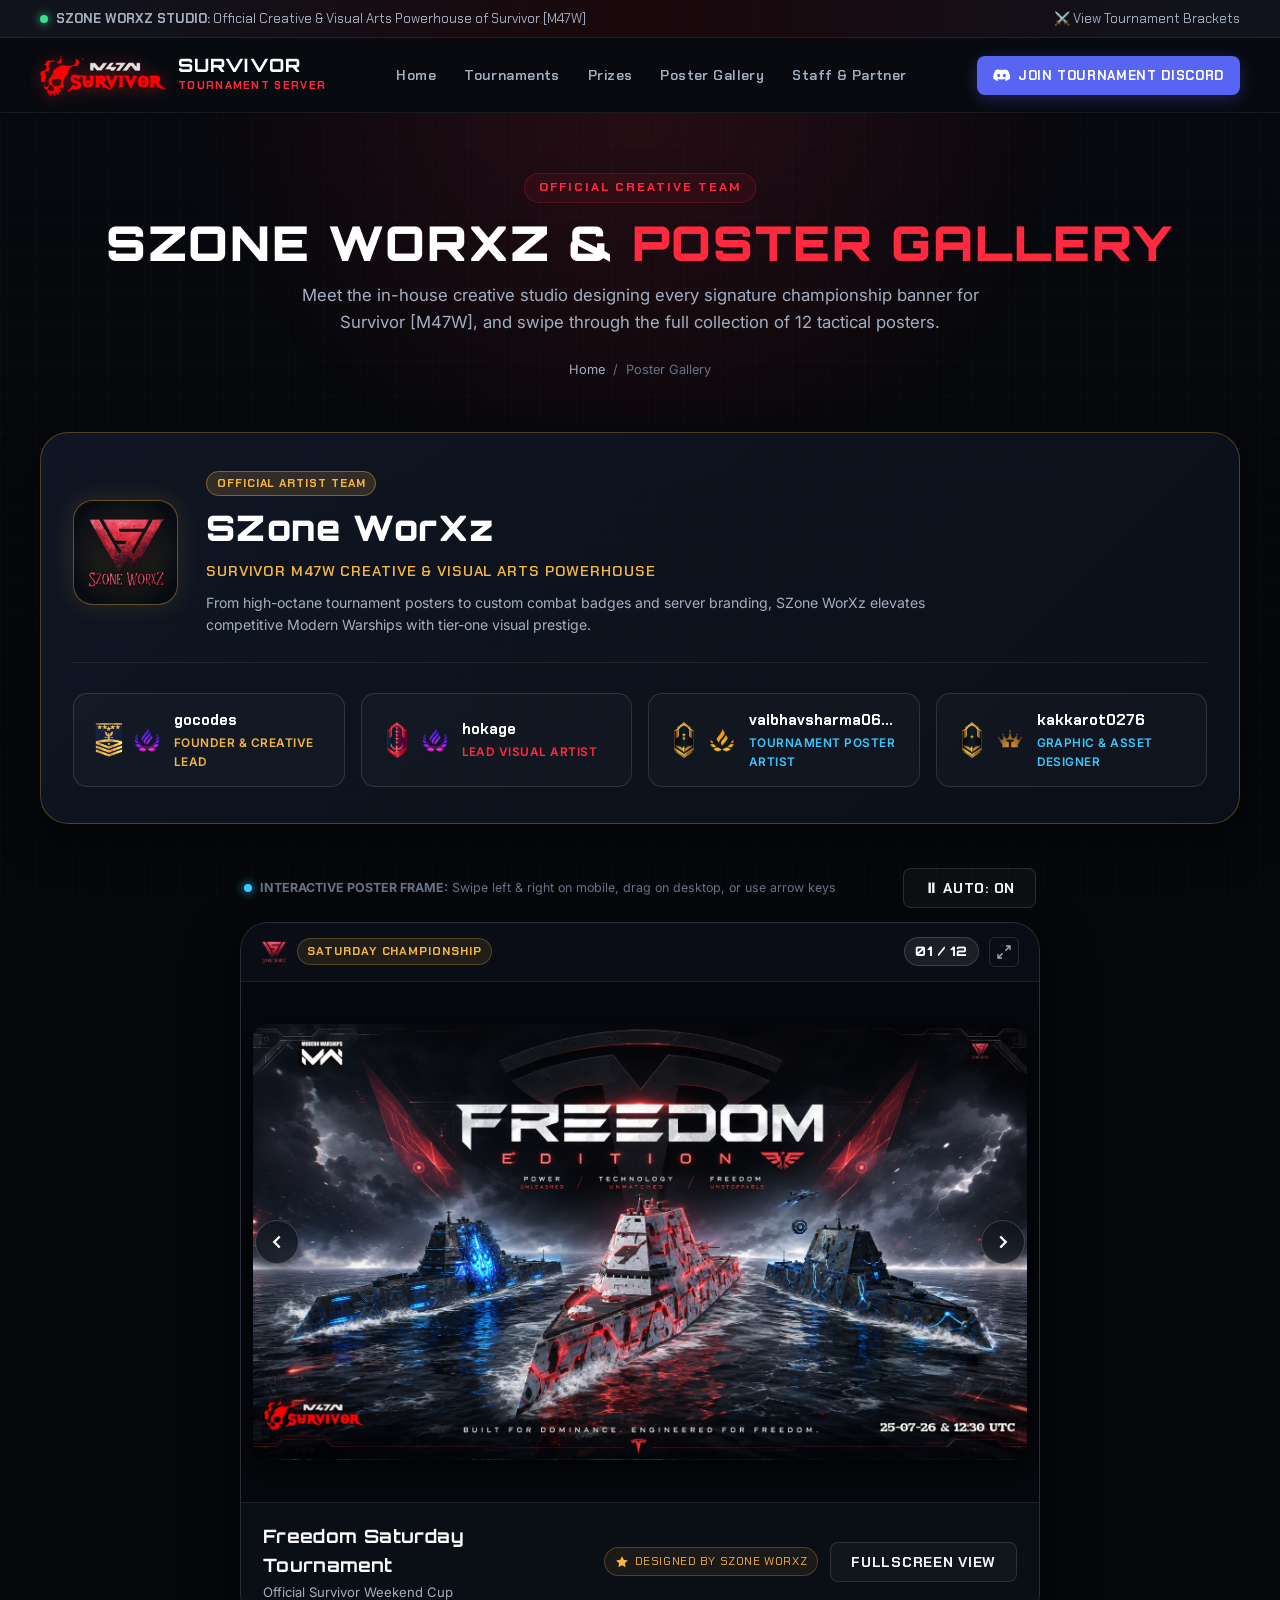
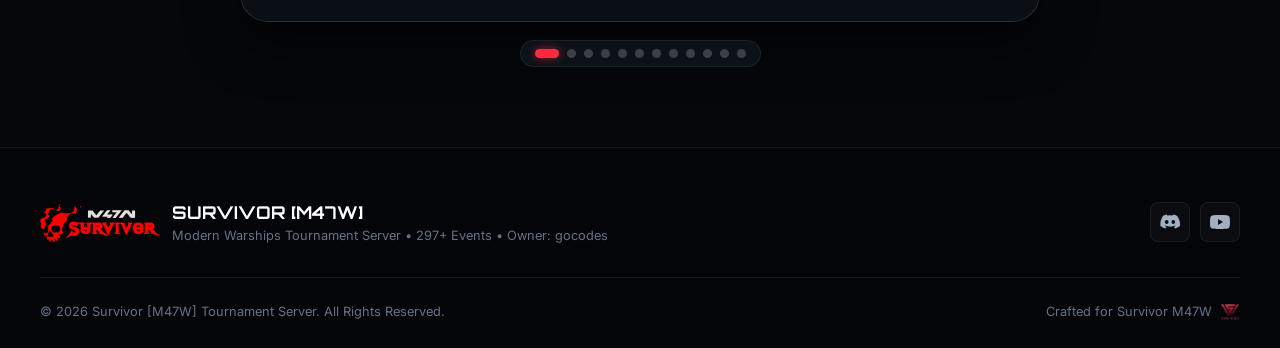
==== commit d57047ad: "fix(assets): match Assets/ casing to fix images on GitHub and Vercel" ====
--- a/gallery.html
+++ b/gallery.html
@@ -11,12 +11,12 @@
   <meta property="og:title" content="SZone WorXz & Tournament Poster Gallery - Survivor M47W">
   <meta property="og:description" content="Official Modern Warships tournament posters crafted by SZone WorXz. Swipe left & right through the collection!">
   <meta property="og:type" content="website">
-  <meta property="og:image" content="assets/images/szone-worxz.png">
+  <meta property="og:image" content="Assets/images/szone-worxz.png">
 
   <title>SZone WorXz & Poster Gallery - SURVIVOR [M47W]</title>
 
   <!-- Favicon -->
-  <link rel="icon" type="image/png" href="assets/images/logo-icon.png">
+  <link rel="icon" type="image/png" href="Assets/images/logo-icon.png">
 
   <!-- Stylesheets -->
   <link rel="stylesheet" href="css/style.css">
@@ -43,7 +43,7 @@
   <header class="site-header">
     <div class="container nav-container">
       <a href="index.html" class="brand" aria-label="Survivor M47W Home">
-        <img src="assets/images/logo.png" alt="Survivor M47W Logo" class="brand-logo-img">
+        <img src="Assets/images/logo.png" alt="Survivor M47W Logo" class="brand-logo-img">
         <div class="brand-text">
           <span class="brand-title">SURVIVOR</span>
           <span class="brand-tag">TOURNAMENT SERVER</span>
@@ -104,7 +104,7 @@
         <div class="szone-studio-banner">
           <div class="szone-brand-col">
             <div class="szone-logo-halo">
-              <img src="assets/images/szone-worxz.png" alt="SZone WorXz Official Logo" class="szone-logo-img">
+              <img src="Assets/images/szone-worxz.png" alt="SZone WorXz Official Logo" class="szone-logo-img">
             </div>
             <div class="szone-brand-meta">
               <span class="tactical-badge badge-gold">OFFICIAL ARTIST TEAM</span>
@@ -121,8 +121,8 @@
             <!-- gocodes -->
             <div class="szone-artist-chip">
               <div class="artist-badge-avatars">
-                <img src="assets/icons/ranks/Rank61.png" alt="Rank 61" class="artist-rank-img" loading="lazy">
-                <img src="assets/icons/title/MW_TitleSystem_TitleIconLegend_Hires.png" alt="Legend" class="artist-title-img" loading="lazy">
+                <img src="Assets/icons/ranks/Rank61.png" alt="Rank 61" class="artist-rank-img" loading="lazy">
+                <img src="Assets/icons/title/MW_TitleSystem_TitleIconLegend_Hires.png" alt="Legend" class="artist-title-img" loading="lazy">
               </div>
               <div class="artist-info">
                 <strong class="artist-name">gocodes</strong>
@@ -133,8 +133,8 @@
             <!-- hokage -->
             <div class="szone-artist-chip">
               <div class="artist-badge-avatars">
-                <img src="assets/icons/ranks/Rank60.png" alt="Rank 60" class="artist-rank-img" loading="lazy">
-                <img src="assets/icons/title/MW_TitleSystem_TitleIconLegend_Hires.png" alt="Legend" class="artist-title-img" loading="lazy">
+                <img src="Assets/icons/ranks/Rank60.png" alt="Rank 60" class="artist-rank-img" loading="lazy">
+                <img src="Assets/icons/title/MW_TitleSystem_TitleIconLegend_Hires.png" alt="Legend" class="artist-title-img" loading="lazy">
               </div>
               <div class="artist-info">
                 <strong class="artist-name">hokage</strong>
@@ -145,8 +145,8 @@
             <!-- vaibhavsharma0608_24692 -->
             <div class="szone-artist-chip">
               <div class="artist-badge-avatars">
-                <img src="assets/icons/ranks/Rank56.png" alt="Rank 56" class="artist-rank-img" loading="lazy">
-                <img src="assets/icons/title/MW_TitleSystem_TitleIconHero_Hires.png" alt="Hero" class="artist-title-img" loading="lazy">
+                <img src="Assets/icons/ranks/Rank56.png" alt="Rank 56" class="artist-rank-img" loading="lazy">
+                <img src="Assets/icons/title/MW_TitleSystem_TitleIconHero_Hires.png" alt="Hero" class="artist-title-img" loading="lazy">
               </div>
               <div class="artist-info">
                 <strong class="artist-name">vaibhavsharma0608_24692</strong>
@@ -157,8 +157,8 @@
             <!-- kakkarot0276 -->
             <div class="szone-artist-chip">
               <div class="artist-badge-avatars">
-                <img src="assets/icons/ranks/Rank55.png" alt="Rank 55" class="artist-rank-img" loading="lazy">
-                <img src="assets/icons/title/MW_TitleSystem_TitleIcon_Epic_Hires.png" alt="Epic" class="artist-title-img" loading="lazy">
+                <img src="Assets/icons/ranks/Rank55.png" alt="Rank 55" class="artist-rank-img" loading="lazy">
+                <img src="Assets/icons/title/MW_TitleSystem_TitleIcon_Epic_Hires.png" alt="Epic" class="artist-title-img" loading="lazy">
               </div>
               <div class="artist-info">
                 <strong class="artist-name">kakkarot0276</strong>
@@ -187,7 +187,7 @@
             <!-- Card Header Bar -->
             <div class="poster-card-topbar">
               <div class="poster-brand-tag">
-                <img src="assets/images/szone-worxz.png" alt="SZone" class="mini-szone-icon">
+                <img src="Assets/images/szone-worxz.png" alt="SZone" class="mini-szone-icon">
                 <span class="poster-cat-badge" id="posterCategoryBadge">Saturday Championship</span>
               </div>
               <div class="poster-top-actions">
@@ -214,7 +214,7 @@
 
               <!-- Image Frame -->
               <div class="poster-img-container" id="posterImgContainer">
-                <img id="posterCurrentImg" src="assets/posters/freedom-sat.jpg" alt="Freedom Saturday Tournament Poster" class="poster-image" draggable="false">
+                <img id="posterCurrentImg" src="Assets/posters/freedom-sat.jpg" alt="Freedom Saturday Tournament Poster" class="poster-image" draggable="false">
                 <div class="poster-drag-indicator" id="dragIndicator">
                   <span>← Swipe Left / Right →</span>
                 </div>
@@ -265,7 +265,7 @@
         <button class="lightbox-close" id="lightboxClose" aria-label="Close Lightbox">✕</button>
         <button class="lightbox-nav prev" id="lightboxPrev" aria-label="Previous Poster">❮</button>
         <div class="lightbox-img-wrap">
-          <img src="assets/posters/freedom-sat.jpg" alt="Poster Full View" id="lightboxImg">
+          <img src="Assets/posters/freedom-sat.jpg" alt="Poster Full View" id="lightboxImg">
           <div class="lightbox-caption" id="lightboxCaption">
             <strong>Freedom Saturday Tournament</strong>
             <span>Designed by SZone WorXz</span>
@@ -281,7 +281,7 @@
     <div class="container">
       <div class="footer-top">
         <div class="footer-brand">
-          <img src="assets/images/logo.png" alt="Survivor M47W Logo">
+          <img src="Assets/images/logo.png" alt="Survivor M47W Logo">
           <div>
             <strong style="font-family: var(--font-display); font-size: 1.1rem; color: #ffffff;">SURVIVOR [M47W]</strong>
             <p style="font-size: 0.8rem; color: var(--text-muted);">Modern Warships Tournament Server • 297+ Events • Owner: gocodes</p>
@@ -306,7 +306,7 @@
         <div>© 2026 Survivor [M47W] Tournament Server. All Rights Reserved.</div>
         <div class="footer-credits">
           <span>Crafted for Survivor M47W</span>
-          <img src="assets/images/szone-worxz.png" alt="SZone WorXz">
+          <img src="Assets/images/szone-worxz.png" alt="SZone WorXz">
         </div>
       </div>
     </div>
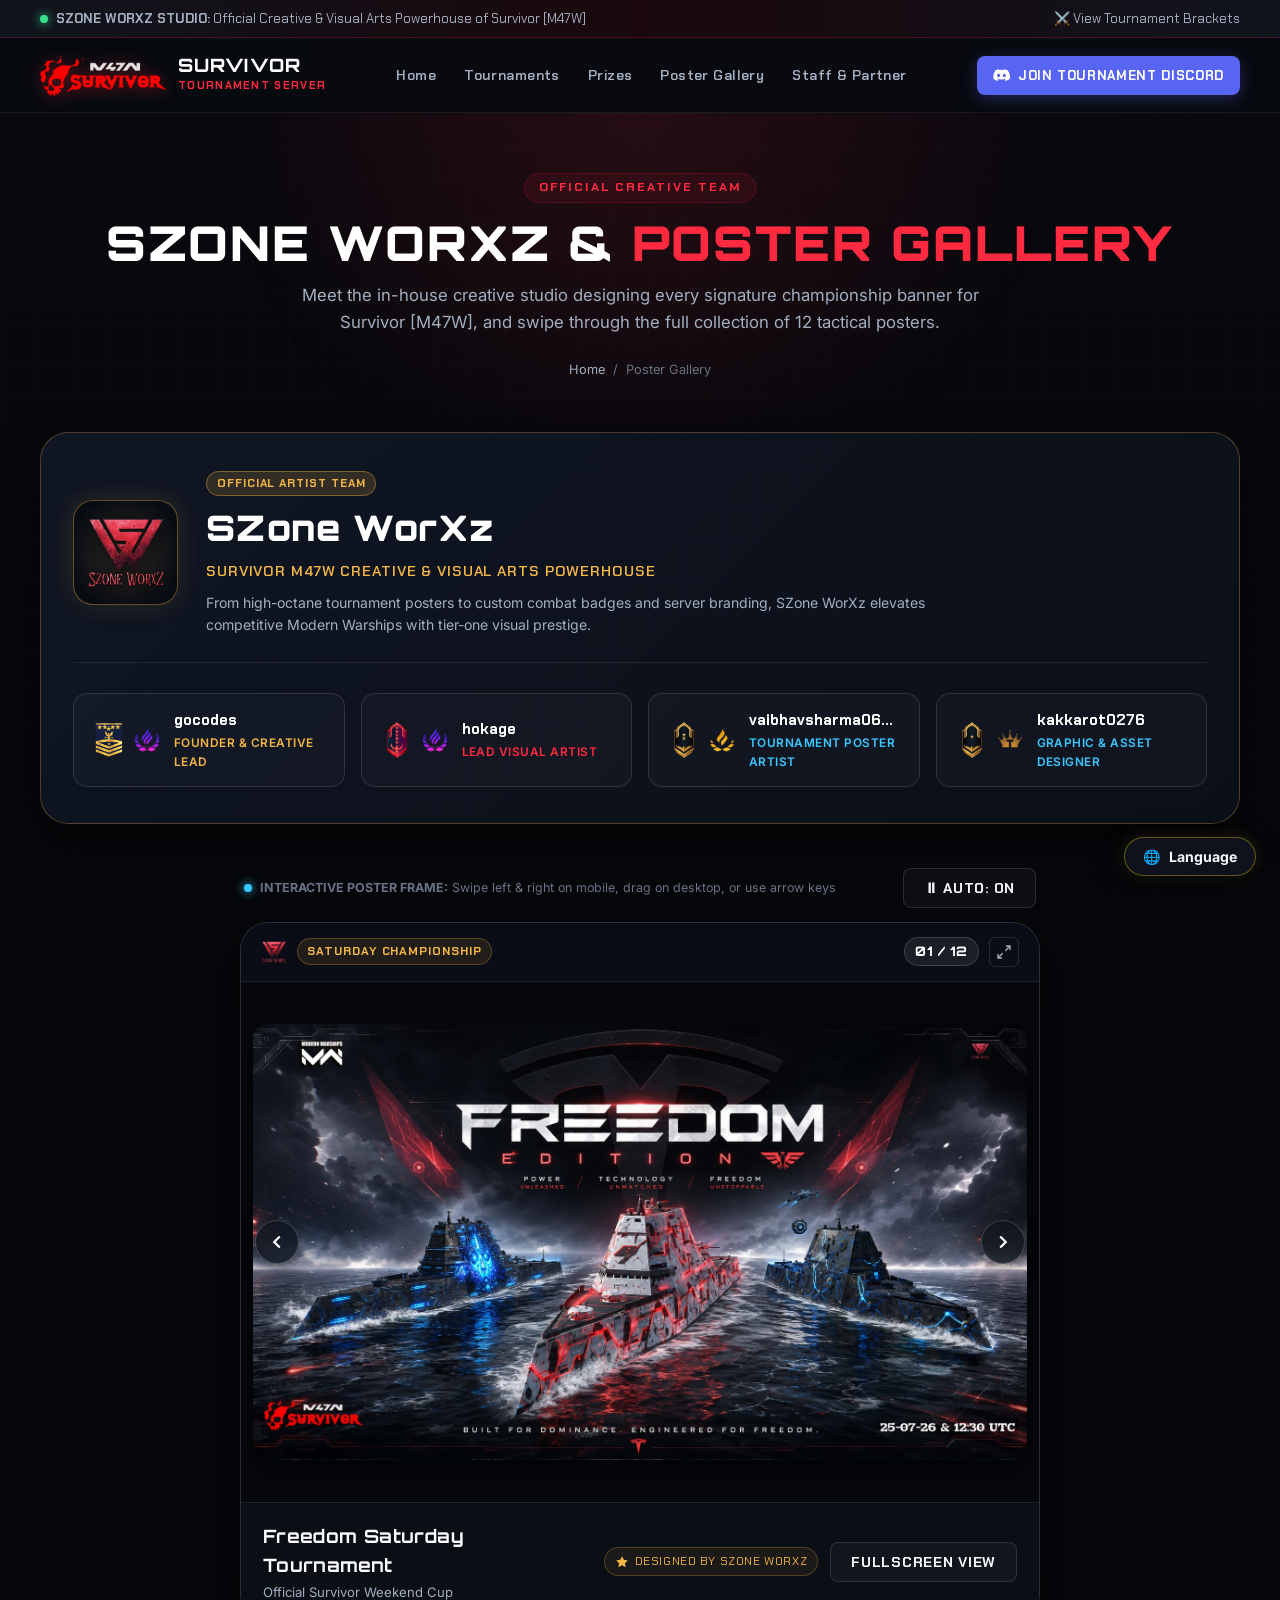
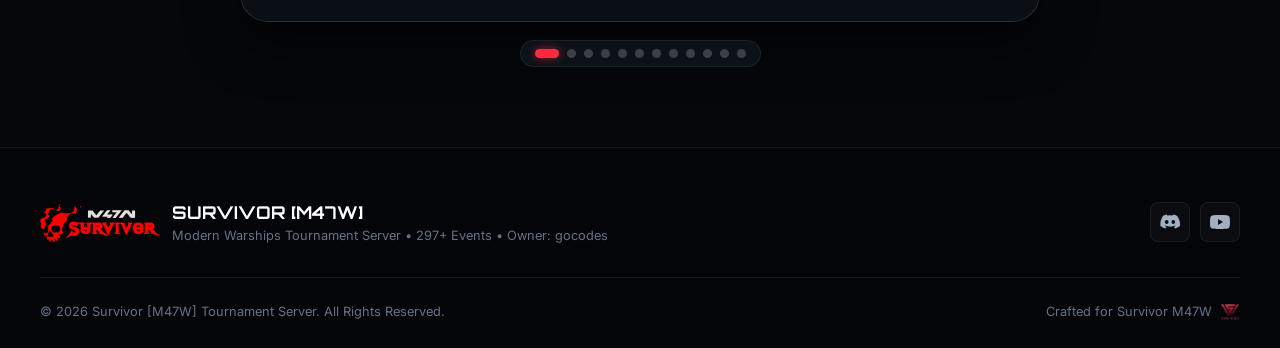
==== commit 83a673c2: "Updated 14-09-2026" ====
--- a/gallery.html
+++ b/gallery.html
@@ -315,5 +315,6 @@
   <!-- Scripts -->
   <script src="js/config.js"></script>
   <script src="js/app.js"></script>
+  <script src="js/lang.js" defer></script>
 </body>
 </html>
--- a/css/components.css
+++ b/css/components.css
@@ -493,6 +493,189 @@
   color: #ffaa44;
 }
 
+.staff-pill.badge-artstorm {
+  background: linear-gradient(135deg, rgba(255, 42, 63, 0.22), rgba(180, 115, 255, 0.25));
+  border: 1px solid rgba(255, 90, 120, 0.55);
+  color: #ff88a3;
+  box-shadow: 0 0 8px rgba(255, 42, 63, 0.25);
+}
+
+.staff-pill.badge-supervisor {
+  background: linear-gradient(135deg, rgba(243, 181, 68, 0.22), rgba(255, 42, 63, 0.2));
+  border: 1px solid rgba(243, 181, 68, 0.55);
+  color: #ffcf70;
+  box-shadow: 0 0 8px rgba(243, 181, 68, 0.25);
+}
+
+.roster-card.card-artstorm {
+  border-color: rgba(255, 90, 120, 0.45);
+  background: radial-gradient(circle at 85% 0%, rgba(255, 42, 63, 0.14), rgba(180, 115, 255, 0.08), rgba(16, 22, 32, 0.92));
+  box-shadow: 0 4px 20px rgba(255, 42, 63, 0.15);
+}
+
+.roster-card.card-artstorm:hover {
+  border-color: rgba(255, 90, 120, 0.8);
+  box-shadow: 0 6px 28px rgba(255, 42, 63, 0.35);
+}
+
+.roster-card.card-artstorm .roster-player-role {
+  color: #ff859d;
+}
+
+.btn-artstorm-tab {
+  background: linear-gradient(135deg, rgba(255, 42, 63, 0.18), rgba(180, 115, 255, 0.18)) !important;
+  border-color: rgba(255, 90, 120, 0.45) !important;
+  color: #ff99b0 !important;
+}
+
+.btn-artstorm-tab.active,
+.btn-artstorm-tab:hover {
+  background: linear-gradient(135deg, rgba(255, 42, 63, 0.45), rgba(180, 115, 255, 0.45)) !important;
+  border-color: #ff5a78 !important;
+  color: #ffffff !important;
+  box-shadow: 0 0 14px rgba(255, 90, 120, 0.45);
+}
+
+/* ==========================================================================
+   ARTSTORM TEAM SUPPORTS SECTION
+   ========================================================================== */
+.artstorm-section {
+  position: relative;
+  background: radial-gradient(circle at 50% 0%, rgba(255, 42, 63, 0.08), rgba(11, 15, 25, 0.98) 70%);
+  border-top: 1px solid rgba(255, 42, 63, 0.15);
+  border-bottom: 1px solid rgba(255, 42, 63, 0.15);
+}
+
+.artstorm-banner-badge {
+  display: inline-flex;
+  align-items: center;
+  gap: 8px;
+  padding: 6px 14px;
+  background: rgba(255, 42, 63, 0.12);
+  border: 1px solid rgba(255, 42, 63, 0.35);
+  border-radius: 999px;
+  font-family: var(--font-tactical);
+  font-size: 0.76rem;
+  font-weight: 700;
+  color: #ff758c;
+  letter-spacing: 0.08em;
+  text-transform: uppercase;
+  margin-bottom: 12px;
+}
+
+.artstorm-supports-grid {
+  display: grid;
+  grid-template-columns: repeat(auto-fit, minmax(320px, 1fr));
+  gap: 24px;
+  margin-top: 24px;
+}
+
+.artstorm-card {
+  background: linear-gradient(145deg, rgba(22, 28, 42, 0.95) 0%, rgba(30, 16, 26, 0.95) 100%);
+  border: 1px solid rgba(255, 90, 120, 0.35);
+  border-radius: var(--radius-lg);
+  padding: 28px;
+  position: relative;
+  transition: all var(--transition-fast);
+  display: flex;
+  flex-direction: column;
+  box-shadow: 0 8px 32px rgba(0, 0, 0, 0.4);
+  overflow: hidden;
+}
+
+.artstorm-card::before {
+  content: '';
+  position: absolute;
+  top: 0;
+  left: 0;
+  right: 0;
+  height: 3px;
+  background: linear-gradient(90deg, #ff2a3f, #b473ff, #ff2a3f);
+}
+
+.artstorm-card:hover {
+  transform: translateY(-4px);
+  border-color: rgba(255, 90, 120, 0.7);
+  box-shadow: 0 12px 40px rgba(255, 42, 63, 0.28);
+}
+
+.artstorm-card-header {
+  display: flex;
+  justify-content: space-between;
+  align-items: center;
+  margin-bottom: 18px;
+}
+
+.artstorm-company-tag {
+  display: inline-flex;
+  align-items: center;
+  gap: 8px;
+  font-family: var(--font-tactical);
+  font-size: 0.72rem;
+  font-weight: 800;
+  letter-spacing: 0.06em;
+  text-transform: uppercase;
+  color: #ff94ab;
+  background: rgba(255, 42, 63, 0.12);
+  border: 1px solid rgba(255, 42, 63, 0.3);
+  padding: 5px 12px;
+  border-radius: 6px;
+}
+
+.artstorm-tag-logo {
+  width: 18px;
+  height: 18px;
+  object-fit: contain;
+  filter: drop-shadow(0 0 4px rgba(56, 200, 255, 0.7));
+}
+
+.artstorm-pill-logo {
+  width: 16px;
+  height: 16px;
+  object-fit: contain;
+  filter: drop-shadow(0 0 4px rgba(56, 200, 255, 0.7));
+}
+
+.roster-rank-badge .artstorm-logo-badge,
+.card-artstorm .roster-rank-img {
+  width: 36px;
+  height: 36px;
+  object-fit: contain;
+  filter: drop-shadow(0 0 8px rgba(56, 200, 255, 0.65));
+  transition: transform 0.3s ease, filter 0.3s ease;
+}
+
+.card-artstorm:hover .roster-rank-img {
+  transform: scale(1.1);
+  filter: drop-shadow(0 0 14px rgba(56, 200, 255, 0.95));
+}
+
+.artstorm-member-name {
+  font-family: var(--font-display);
+  font-size: 1.5rem;
+  font-weight: 800;
+  color: #ffffff;
+  letter-spacing: 0.02em;
+  margin-bottom: 4px;
+}
+
+.artstorm-member-role {
+  font-family: var(--font-tactical);
+  font-size: 0.88rem;
+  font-weight: 700;
+  color: #ff758c;
+  text-transform: uppercase;
+  letter-spacing: 0.04em;
+  margin-bottom: 14px;
+}
+
+.artstorm-member-desc {
+  font-size: 0.9rem;
+  color: var(--text-secondary);
+  line-height: 1.6;
+  margin-bottom: 18px;
+}
+
 /* Staff DM Action Button */
 .staff-card-actions {
   margin-top: 14px;
@@ -2505,3 +2688,477 @@
   color: #ffffff;
 }
 
+/* ==========================================================================
+   TOURNAMENT WINNERS SCORECARD & PODIUM GRID
+   ========================================================================== */
+.winners-filter-bar {
+  display: flex;
+  gap: 10px;
+  justify-content: center;
+  flex-wrap: wrap;
+  margin-top: 24px;
+}
+
+.btn-winner-filter {
+  background: var(--bg-card);
+  border: 1px solid var(--border-color);
+  color: var(--text-secondary);
+  font-family: var(--font-display);
+  font-size: 0.85rem;
+  font-weight: 700;
+  letter-spacing: 0.05em;
+  padding: 10px 18px;
+  border-radius: var(--radius-sm);
+  cursor: pointer;
+  transition: all var(--transition-fast);
+}
+
+.btn-winner-filter:hover {
+  border-color: rgba(255, 255, 255, 0.3);
+  color: #ffffff;
+  background: rgba(255, 255, 255, 0.04);
+}
+
+.btn-winner-filter.active {
+  background: var(--accent-red);
+  border-color: var(--accent-red);
+  color: #ffffff;
+  box-shadow: 0 0 16px rgba(255, 42, 63, 0.4);
+}
+
+.winners-scorecard-grid {
+  display: grid;
+  grid-template-columns: repeat(auto-fill, minmax(320px, 1fr));
+  gap: 22px;
+  margin-top: 32px;
+}
+
+.winner-card {
+  background: var(--bg-card);
+  border: 1px solid var(--border-color);
+  border-radius: var(--radius-md);
+  padding: 22px;
+  display: flex;
+  flex-direction: column;
+  gap: 16px;
+  position: relative;
+  overflow: hidden;
+  transition: transform var(--transition-fast), border-color var(--transition-fast), box-shadow var(--transition-fast);
+  backdrop-filter: blur(12px);
+}
+
+.winner-card:hover {
+  transform: translateY(-4px);
+}
+
+.winner-card.rank-1 {
+  border-color: rgba(243, 181, 68, 0.4);
+  box-shadow: 0 4px 24px rgba(243, 181, 68, 0.08);
+}
+.winner-card.rank-1:hover {
+  border-color: rgba(243, 181, 68, 0.7);
+  box-shadow: 0 8px 32px rgba(243, 181, 68, 0.2);
+}
+
+.winner-card.rank-2 {
+  border-color: rgba(180, 200, 220, 0.35);
+  box-shadow: 0 4px 20px rgba(180, 200, 220, 0.06);
+}
+.winner-card.rank-2:hover {
+  border-color: rgba(180, 200, 220, 0.65);
+  box-shadow: 0 8px 28px rgba(180, 200, 220, 0.15);
+}
+
+.winner-card.rank-3 {
+  border-color: rgba(205, 127, 50, 0.35);
+  box-shadow: 0 4px 20px rgba(205, 127, 50, 0.06);
+}
+.winner-card.rank-3:hover {
+  border-color: rgba(205, 127, 50, 0.65);
+  box-shadow: 0 8px 28px rgba(205, 127, 50, 0.15);
+}
+
+/* Tournament Name Banner Header */
+.winner-card-header {
+  display: flex;
+  justify-content: space-between;
+  align-items: center;
+  flex-wrap: wrap;
+  gap: 8px;
+  padding-bottom: 12px;
+  border-bottom: 1px solid rgba(255, 255, 255, 0.06);
+}
+
+.winner-tour-badge {
+  display: inline-flex;
+  align-items: center;
+  gap: 6px;
+  font-family: var(--font-display);
+  font-size: 0.75rem;
+  font-weight: 800;
+  letter-spacing: 0.08em;
+  text-transform: uppercase;
+  padding: 4px 10px;
+  border-radius: var(--radius-pill);
+}
+
+.winner-tour-badge.tour-saturday {
+  background: rgba(243, 181, 68, 0.12);
+  border: 1px solid rgba(243, 181, 68, 0.35);
+  color: var(--accent-gold);
+}
+
+.winner-tour-badge.tour-sunday {
+  background: rgba(255, 42, 63, 0.12);
+  border: 1px solid rgba(255, 42, 63, 0.35);
+  color: var(--accent-red);
+}
+
+.winner-tour-badge.tour-monthly {
+  background: rgba(56, 200, 255, 0.12);
+  border: 1px solid rgba(56, 200, 255, 0.35);
+  color: var(--accent-cyan);
+}
+
+.winner-rank-badge {
+  font-family: var(--font-display);
+  font-size: 0.75rem;
+  font-weight: 900;
+  padding: 3px 8px;
+  border-radius: var(--radius-xs);
+  letter-spacing: 0.06em;
+  text-transform: uppercase;
+}
+
+.winner-rank-badge.badge-gold {
+  background: rgba(243, 181, 68, 0.2);
+  color: #ffcf70;
+  border: 1px solid rgba(243, 181, 68, 0.5);
+}
+
+.winner-rank-badge.badge-silver {
+  background: rgba(200, 220, 240, 0.15);
+  color: #e0ecf8;
+  border: 1px solid rgba(200, 220, 240, 0.4);
+}
+
+.winner-rank-badge.badge-bronze {
+  background: rgba(205, 127, 50, 0.2);
+  color: #e5a663;
+  border: 1px solid rgba(205, 127, 50, 0.4);
+}
+
+/* Player Info */
+.winner-player-info {
+  display: flex;
+  flex-direction: column;
+  gap: 4px;
+}
+
+.winner-player-handle {
+  font-family: var(--font-display);
+  font-size: 1.15rem;
+  font-weight: 800;
+  color: #ffffff;
+  letter-spacing: 0.02em;
+  word-break: break-word;
+}
+
+.winner-date-edition {
+  font-size: 0.78rem;
+  color: var(--text-muted);
+}
+
+/* UID Tactical Box */
+.winner-uid-box {
+  background: rgba(0, 0, 0, 0.45);
+  border: 1px solid rgba(255, 255, 255, 0.1);
+  border-radius: var(--radius-xs);
+  padding: 10px 12px;
+  display: flex;
+  align-items: center;
+  justify-content: space-between;
+  gap: 8px;
+}
+
+.winner-uid-label {
+  font-size: 0.7rem;
+  font-weight: 700;
+  color: var(--text-muted);
+  text-transform: uppercase;
+  letter-spacing: 0.08em;
+}
+
+.winner-uid-code {
+  font-family: 'SFMono-Regular', Consolas, 'Liberation Mono', Menlo, monospace;
+  font-size: 0.9rem;
+  font-weight: 700;
+  color: var(--accent-cyan);
+  letter-spacing: 0.08em;
+}
+
+.btn-copy-uid {
+  background: rgba(255, 255, 255, 0.08);
+  border: 1px solid rgba(255, 255, 255, 0.15);
+  color: var(--text-secondary);
+  padding: 4px 8px;
+  border-radius: var(--radius-xs);
+  cursor: pointer;
+  display: inline-flex;
+  align-items: center;
+  gap: 4px;
+  font-size: 0.72rem;
+  font-weight: 600;
+  transition: all var(--transition-fast);
+}
+
+.btn-copy-uid:hover {
+  background: var(--accent-cyan);
+  color: #000000;
+  border-color: var(--accent-cyan);
+}
+
+/* Title & Reward Tags */
+.winner-rewards-box {
+  display: flex;
+  flex-direction: column;
+  gap: 8px;
+  background: rgba(255, 255, 255, 0.02);
+  border: 1px solid rgba(255, 255, 255, 0.04);
+  padding: 10px 12px;
+  border-radius: var(--radius-xs);
+}
+
+.winner-title-tag {
+  display: inline-flex;
+  align-items: center;
+  gap: 4px;
+  font-family: var(--font-display);
+  font-size: 0.78rem;
+  font-weight: 800;
+  color: #ffcf70;
+  letter-spacing: 0.06em;
+}
+
+.winner-prizes-chips {
+  display: flex;
+  flex-wrap: wrap;
+  gap: 6px;
+}
+
+.winner-prize-chip {
+  background: rgba(255, 255, 255, 0.06);
+  border: 1px solid rgba(255, 255, 255, 0.1);
+  color: var(--text-secondary);
+  font-size: 0.75rem;
+  font-weight: 700;
+  padding: 3px 8px;
+  border-radius: var(--radius-pill);
+}
+
+/* ==========================================================================
+   Dynamic Tournament Cards & Status Badges
+   ========================================================================== */
+.tour-status-badge {
+  display: inline-flex;
+  align-items: center;
+  gap: 4px;
+  font-size: 0.72rem;
+  font-weight: 800;
+  padding: 2px 9px;
+  border-radius: var(--radius-pill);
+  letter-spacing: 0.05em;
+  text-transform: uppercase;
+}
+
+.tour-status-badge.open {
+  background: rgba(34, 197, 94, 0.15);
+  border: 1px solid rgba(34, 197, 94, 0.38);
+  color: #4ade80;
+  box-shadow: 0 0 10px rgba(34, 197, 94, 0.2);
+}
+
+.tour-status-badge.closed {
+  background: rgba(239, 68, 68, 0.15);
+  border: 1px solid rgba(239, 68, 68, 0.38);
+  color: #f87171;
+}
+
+.tournament-card-banner {
+  width: 100%;
+  height: 120px;
+  object-fit: cover;
+  border-radius: 10px;
+  margin-bottom: 14px;
+  border: 1px solid rgba(255, 255, 255, 0.08);
+}
+
+/* Winner Card Tournament Specific Name Subtitle */
+.winner-specific-tournament {
+  display: inline-flex;
+  align-items: center;
+  gap: 5px;
+  font-size: 0.82rem;
+  color: var(--accent-gold);
+  font-weight: 700;
+  margin-top: 3px;
+  letter-spacing: 0.02em;
+}
+
+/* ==========================================================================
+   Multi-Language Switcher Widget (lang.js)
+   ========================================================================== */
+#langWidget {
+  position: fixed;
+  bottom: 24px;
+  right: 24px;
+  z-index: 99999;
+}
+
+.lang-float-btn {
+  display: flex;
+  align-items: center;
+  gap: 8px;
+  background: rgba(16, 20, 31, 0.94);
+  backdrop-filter: blur(16px);
+  -webkit-backdrop-filter: blur(16px);
+  border: 1px solid rgba(255, 215, 0, 0.35);
+  color: #f8fafc;
+  padding: 10px 18px;
+  border-radius: 50px;
+  font-family: inherit;
+  font-size: 0.88rem;
+  font-weight: 700;
+  box-shadow: 0 8px 30px rgba(0, 0, 0, 0.45), 0 0 16px rgba(255, 215, 0, 0.12);
+  cursor: pointer;
+  transition: all 0.25s cubic-bezier(0.16, 1, 0.3, 1);
+  user-select: none;
+}
+
+.lang-float-btn:hover {
+  transform: translateY(-2px);
+  border-color: rgba(255, 215, 0, 0.65);
+  box-shadow: 0 12px 35px rgba(0, 0, 0, 0.6), 0 0 24px rgba(255, 215, 0, 0.28);
+}
+
+.lang-panel {
+  position: absolute;
+  bottom: 58px;
+  right: 0;
+  width: 300px;
+  max-height: 420px;
+  overflow-y: auto;
+  background: rgba(13, 16, 26, 0.98);
+  backdrop-filter: blur(20px);
+  -webkit-backdrop-filter: blur(20px);
+  border: 1px solid rgba(255, 255, 255, 0.12);
+  border-radius: 16px;
+  box-shadow: 0 16px 45px rgba(0, 0, 0, 0.7), 0 0 30px rgba(220, 38, 38, 0.12);
+  padding: 14px;
+  opacity: 0;
+  transform: translateY(12px) scale(0.96);
+  pointer-events: none;
+  transition: all 0.25s cubic-bezier(0.16, 1, 0.3, 1);
+}
+
+.lang-panel.open {
+  opacity: 1;
+  transform: translateY(0) scale(1);
+  pointer-events: auto;
+}
+
+.lang-panel-header {
+  display: flex;
+  justify-content: space-between;
+  align-items: center;
+  padding-bottom: 10px;
+  margin-bottom: 8px;
+  border-bottom: 1px solid rgba(255, 255, 255, 0.08);
+  font-size: 0.82rem;
+  font-weight: 800;
+  color: var(--accent-gold);
+  letter-spacing: 0.05em;
+  text-transform: uppercase;
+}
+
+.lang-panel-close {
+  background: none;
+  border: none;
+  color: var(--text-muted);
+  font-size: 1rem;
+  cursor: pointer;
+  padding: 2px 6px;
+  border-radius: 6px;
+  transition: all 0.15s;
+}
+
+.lang-panel-close:hover {
+  color: #fff;
+  background: rgba(255, 255, 255, 0.1);
+}
+
+.lang-opts-grid {
+  display: flex;
+  flex-direction: column;
+  gap: 3px;
+}
+
+.lang-opt {
+  display: flex;
+  align-items: center;
+  gap: 10px;
+  width: 100%;
+  padding: 8px 12px;
+  background: transparent;
+  border: 1px solid transparent;
+  border-radius: 8px;
+  color: var(--text-secondary);
+  font-size: 0.84rem;
+  font-weight: 600;
+  text-align: left;
+  cursor: pointer;
+  transition: all 0.15s ease;
+  font-family: inherit;
+}
+
+.lang-opt:hover {
+  background: rgba(255, 255, 255, 0.06);
+  border-color: rgba(255, 255, 255, 0.1);
+  color: #fff;
+}
+
+.lang-opt.active {
+  background: rgba(255, 215, 0, 0.12);
+  border-color: rgba(255, 215, 0, 0.35);
+  color: var(--accent-gold);
+  font-weight: 700;
+}
+
+.lang-opt .flag {
+  font-size: 1.15rem;
+  line-height: 1;
+}
+
+/* Hide default Google Translate Top Banner and iframes */
+.goog-te-banner-frame,
+iframe[name="goog-te-banner-frame"],
+.skiptranslate:not(#langWidget) {
+  display: none !important;
+}
+
+body {
+  top: 0px !important;
+}
+
+.goog-tooltip,
+.goog-tooltip:hover {
+  display: none !important;
+}
+
+.goog-text-highlight {
+  background-color: transparent !important;
+  box-shadow: none !important;
+}
+
+
+
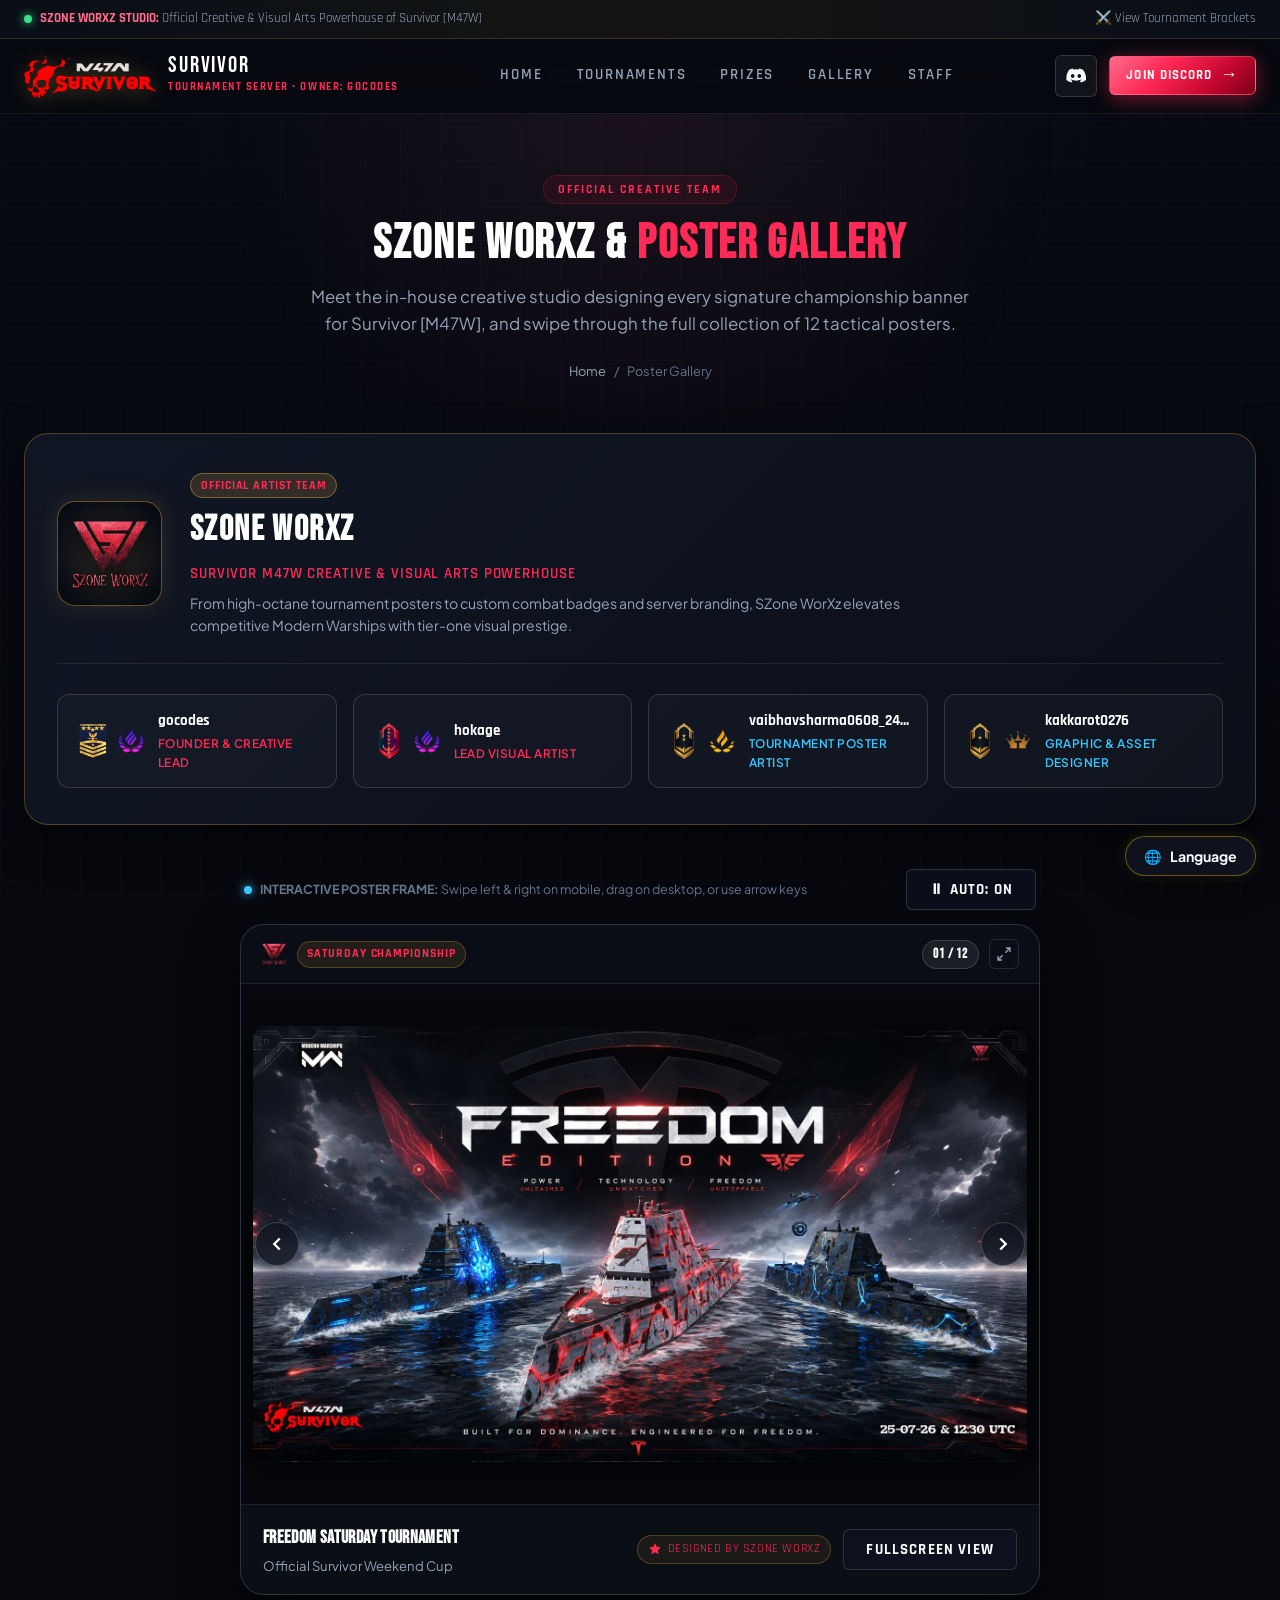
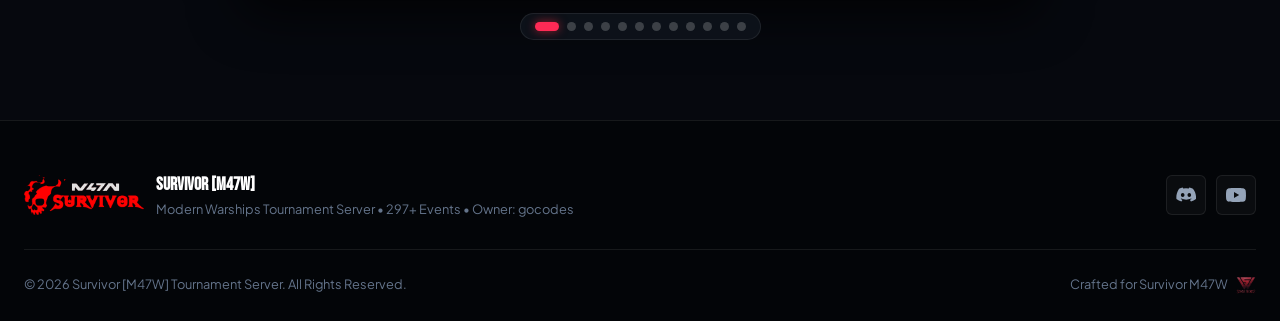
==== commit 96c3df00: "Updated 15-09-2026" ====
--- a/gallery.html
+++ b/gallery.html
@@ -46,7 +46,7 @@
         <img src="Assets/images/logo.png" alt="Survivor M47W Logo" class="brand-logo-img">
         <div class="brand-text">
           <span class="brand-title">SURVIVOR</span>
-          <span class="brand-tag">TOURNAMENT SERVER</span>
+          <span class="brand-tag">TOURNAMENT SERVER • OWNER: GOCODES</span>
         </div>
       </a>
 
@@ -56,18 +56,21 @@
           <li><a href="index.html" class="nav-link">Home</a></li>
           <li><a href="tournaments.html" class="nav-link">Tournaments</a></li>
           <li><a href="prizes.html" class="nav-link">Prizes</a></li>
-          <li><a href="gallery.html" class="nav-link active">Poster Gallery</a></li>
-          <li><a href="staff.html" class="nav-link">Staff & Partner</a></li>
+          <li><a href="gallery.html" class="nav-link active">Gallery</a></li>
+          <li><a href="staff.html" class="nav-link">Staff</a></li>
         </ul>
       </nav>
 
       <!-- Nav Actions -->
       <div class="nav-actions">
-        <a href="https://discord.gg/6sPeeaY6bj" target="_blank" rel="noopener noreferrer" class="btn btn-discord btn-sm" id="linkNavDiscord">
-          <svg width="17" height="17" viewBox="0 0 24 24" fill="currentColor">
+        <a href="https://discord.gg/6sPeeaY6bj" target="_blank" rel="noopener noreferrer" class="btn-icon-square" aria-label="Discord Server" title="Join Discord Server">
+          <svg width="20" height="20" viewBox="0 0 24 24" fill="currentColor">
             <path d="M20.317 4.369A19.791 19.791 0 0 0 15.885 3c-.191.328-.403.771-.552 1.116a18.27 18.27 0 0 0-6.666 0A12.64 12.64 0 0 0 8.115 3a19.736 19.736 0 0 0-4.432 1.369C.887 8.58.127 12.687.507 16.737a19.92 19.92 0 0 0 5.993 3.026c.481-.657.91-1.35 1.282-2.076a12.99 12.99 0 0 1-2.02-.98c.17-.123.336-.25.496-.383 3.894 1.78 8.117 1.78 11.965 0 .162.133.328.26.497.383a12.95 12.95 0 0 1-2.024.982c.372.725.8 1.418 1.282 2.074a19.9 19.9 0 0 0 5.995-3.026c.446-4.693-.762-8.764-3.656-12.368ZM8.02 14.315c-1.182 0-2.157-1.086-2.157-2.419 0-1.332.955-2.418 2.157-2.418 1.212 0 2.177 1.096 2.157 2.418 0 1.333-.955 2.419-2.157 2.419Zm7.96 0c-1.182 0-2.157-1.086-2.157-2.419 0-1.332.955-2.418 2.157-2.418 1.212 0 2.177 1.096 2.157 2.418 0 1.333-.945 2.419-2.157 2.419Z"/>
           </svg>
-          <span>Join Tournament Discord</span>
+        </a>
+        <a href="https://discord.gg/6sPeeaY6bj" target="_blank" rel="noopener noreferrer" class="btn btn-gold btn-sm" id="linkNavDiscord">
+          <span>JOIN DISCORD</span>
+          <span style="font-size: 1.1rem; line-height: 1;">&rarr;</span>
         </a>
         <button class="mobile-toggle" id="mobileToggle" aria-label="Toggle navigation menu" aria-expanded="false">
           <svg width="22" height="22" viewBox="0 0 24 24" fill="none" stroke="currentColor" stroke-width="2">
--- a/css/style.css
+++ b/css/style.css
@@ -1,62 +1,79 @@
 /* ==========================================================================
    SURVIVOR [M47W] - Modern Warships Tactical Design System
-   Single-Line Header • Mobile-Perfect Responsive • Restrained Animations
+   Signature Luxury Red • Deep Oceanic Abyss • Naval Esports UI
    ========================================================================== */
 
-@import url('https://fonts.googleapis.com/css2?family=Chakra+Petch:ital,wght@0,400;0,600;0,700;1,700&family=Inter:wght@300;400;500;600;700&family=Orbitron:wght@600;700;800;900&display=swap');
+@import url('https://fonts.googleapis.com/css2?family=Bebas+Neue&family=Caveat:wght@600;700&family=Plus+Jakarta+Sans:wght@300;400;500;600;700;800&family=Rajdhani:wght@500;600;700&display=swap');
 
 :root {
-  /* Core Tactical Palette */
-  --bg-darkest: #05070a;
-  --bg-primary: #090c12;
-  --bg-surface: #0f141d;
-  --bg-surface-elevated: #151b27;
-  --bg-card: rgba(16, 22, 32, 0.75);
-  --bg-card-hover: rgba(22, 30, 44, 0.9);
+  /* Deep Oceanic Abyss Palette */
+  --bg-darkest: #06080e;
+  --bg-primary: #0a0e17;
+  --bg-surface: #0f1523;
+  --bg-surface-elevated: #141c2c;
+  --bg-card: rgba(15, 21, 35, 0.78);
+  --bg-card-hover: rgba(20, 28, 46, 0.92);
+
+  /* Signature Luxury Red Palette (Metallic Crimson to Radiant Ruby) */
+  --accent-red: #ff2a55;
+  --accent-red-light: #ff6b8b;
+  --accent-red-dark: #b80d32;
+  --accent-red-glow: rgba(255, 42, 85, 0.4);
+  --red-luxury-gradient: linear-gradient(135deg, #ff6b8b 0%, #ff2a55 35%, #c80830 70%, #7a0018 100%);
+  --red-luxury-text-gradient: linear-gradient(180deg, #ffffff 0%, #ffa3b5 22%, #ff2a55 52%, #bd062d 84%, #730018 100%);
+  --red-luxury-border: linear-gradient(135deg, rgba(255, 107, 139, 0.5) 0%, rgba(200, 8, 48, 0.25) 100%);
+
+  /* Backward-compatible Gold Aliases pointing to Luxury Red */
+  --accent-gold: var(--accent-red);
+  --accent-gold-light: var(--accent-red-light);
+  --accent-gold-dark: var(--accent-red-dark);
+  --accent-gold-glow: var(--accent-red-glow);
+  --gold-luxury-gradient: var(--red-luxury-gradient);
+  --gold-luxury-text-gradient: var(--red-luxury-text-gradient);
+  --gold-luxury-border: var(--red-luxury-border);
 
   /* Tactical Accents */
-  --accent-red: #ff2a3f;
-  --accent-red-glow: rgba(255, 42, 63, 0.35);
-  --accent-red-dark: #b81424;
-  --accent-gold: #f3b544;
-  --accent-gold-glow: rgba(243, 181, 68, 0.3);
   --accent-cyan: #38c8ff;
-  --accent-cyan-glow: rgba(56, 200, 255, 0.25);
+  --accent-cyan-glow: rgba(56, 200, 255, 0.3);
   --accent-green: #3be08a;
   --accent-green-glow: rgba(59, 224, 138, 0.25);
 
   /* Borders & Glass */
-  --border-subtle: rgba(255, 255, 255, 0.07);
-  --border-medium: rgba(255, 255, 255, 0.12);
-  --border-accent: rgba(255, 42, 63, 0.38);
-  --border-gold: rgba(243, 181, 68, 0.35);
+  --border-subtle: rgba(255, 255, 255, 0.08);
+  --border-medium: rgba(255, 255, 255, 0.14);
+  --border-gold: rgba(255, 42, 85, 0.4);
+  --border-accent: rgba(255, 42, 85, 0.45);
+  --border-tactical: rgba(56, 200, 255, 0.25);
 
   /* Typography */
-  --font-display: 'Orbitron', 'Chakra Petch', sans-serif;
-  --font-tactical: 'Chakra Petch', sans-serif;
-  --font-body: 'Inter', system-ui, -apple-system, sans-serif;
+  --font-display: 'Bebas Neue', sans-serif;
+  --font-tactical: 'Rajdhani', sans-serif;
+  --font-body: 'Plus Jakarta Sans', system-ui, -apple-system, sans-serif;
+  --font-script: 'Caveat', cursive;
 
   /* Text Colors */
-  --text-primary: #f5f7fb;
-  --text-secondary: #a4afc1;
-  --text-muted: #677284;
+  --text-primary: #f8fafc;
+  --text-secondary: #94a3b8;
+  --text-muted: #64748b;
+  --text-gold: #dfa84a;
+  --text-gold-light: #fbe29d;
   --text-red: #ff4d5e;
-  --text-gold: #f8c769;
+  --text-cyan: #38c8ff;
 
   /* Shadows & Radius */
-  --radius-sm: 8px;
-  --radius-md: 14px;
-  --radius-lg: 20px;
-  --radius-xl: 28px;
+  --radius-sm: 6px;
+  --radius-md: 12px;
+  --radius-lg: 18px;
+  --radius-xl: 24px;
   --radius-pill: 9999px;
 
-  --shadow-subtle: 0 4px 20px rgba(0, 0, 0, 0.4);
-  --shadow-tactical: 0 12px 36px rgba(0, 0, 0, 0.55);
-  --shadow-red: 0 8px 30px rgba(255, 42, 63, 0.22);
-  --shadow-glow: 0 0 24px rgba(255, 42, 63, 0.15);
+  --shadow-subtle: 0 4px 20px rgba(0, 0, 0, 0.45);
+  --shadow-tactical: 0 12px 36px rgba(0, 0, 0, 0.65);
+  --shadow-gold: 0 6px 24px rgba(223, 168, 74, 0.28);
+  --shadow-glow: 0 0 24px rgba(223, 168, 74, 0.2);
 
   /* Layout */
-  --container-max: 1240px;
+  --container-max: 1300px;
   --header-height: 74px;
   --transition-fast: 0.18s ease;
   --transition-smooth: 0.28s cubic-bezier(0.16, 1, 0.3, 1);
@@ -85,8 +102,8 @@
   overflow-x: hidden;
   width: 100%;
   background-image: 
-    radial-gradient(circle at 50% 0%, rgba(255, 42, 63, 0.08) 0%, transparent 45%),
-    linear-gradient(180deg, #07090e 0%, #05070a 100%);
+    radial-gradient(circle at 50% 0%, rgba(56, 200, 255, 0.04) 0%, transparent 45%),
+    linear-gradient(180deg, #070a12 0%, #06080e 100%);
   background-attachment: fixed;
   -webkit-font-smoothing: antialiased;
 }
@@ -96,7 +113,7 @@
   position: fixed;
   inset: 0;
   pointer-events: none;
-  background-size: 36px 36px;
+  background-size: 40px 40px;
   background-image: 
     linear-gradient(to right, rgba(255, 255, 255, 0.015) 1px, transparent 1px),
     linear-gradient(to bottom, rgba(255, 255, 255, 0.015) 1px, transparent 1px);
@@ -109,8 +126,8 @@
   max-width: var(--container-max);
   margin-left: auto;
   margin-right: auto;
-  padding-left: 20px;
-  padding-right: 20px;
+  padding-left: 24px;
+  padding-right: 24px;
   position: relative;
   z-index: 1;
 }
@@ -136,14 +153,14 @@
   align-items: center;
   gap: 8px;
   font-family: var(--font-tactical);
-  font-size: 0.78rem;
+  font-size: 0.82rem;
   font-weight: 700;
   letter-spacing: 0.16em;
-  color: var(--accent-red);
+  color: var(--accent-gold);
   text-transform: uppercase;
   margin-bottom: 10px;
-  background: rgba(255, 42, 63, 0.08);
-  border: 1px solid rgba(255, 42, 63, 0.2);
+  background: rgba(223, 168, 74, 0.08);
+  border: 1px solid var(--border-gold);
   padding: 4px 14px;
   border-radius: var(--radius-pill);
 }
@@ -153,26 +170,29 @@
   width: 6px;
   height: 6px;
   border-radius: 50%;
-  background: var(--accent-red);
-  box-shadow: 0 0 8px var(--accent-red);
+  background: var(--accent-gold);
+  box-shadow: 0 0 8px var(--accent-gold);
 }
 
 .section-title {
   font-family: var(--font-display);
-  font-size: clamp(1.75rem, 3.5vw, 2.6rem);
-  font-weight: 800;
-  line-height: 1.15;
-  letter-spacing: 0.02em;
+  font-size: clamp(2.2rem, 4vw, 3.4rem);
+  font-weight: 400;
+  line-height: 1.1;
+  letter-spacing: 0.04em;
   color: #ffffff;
   text-transform: uppercase;
 }
 
 .section-title span {
-  color: var(--accent-red);
+  color: var(--accent-gold);
+  background: var(--gold-luxury-text-gradient);
+  -webkit-background-clip: text;
+  -webkit-text-fill-color: transparent;
 }
 
 .section-lead {
-  font-size: 1rem;
+  font-size: 1.02rem;
   color: var(--text-secondary);
   max-width: 680px;
   margin: 12px auto 0;
@@ -185,10 +205,10 @@
 
 /* Top Announcement Strip */
 .top-announcement {
-  background: linear-gradient(90deg, #10141d 0%, #1a080c 50%, #10141d 100%);
-  border-bottom: 1px solid rgba(255, 42, 63, 0.2);
+  background: linear-gradient(90deg, #090e17 0%, #151412 50%, #090e17 100%);
+  border-bottom: 1px solid rgba(223, 168, 74, 0.2);
   font-family: var(--font-tactical);
-  font-size: 0.82rem;
+  font-size: 0.84rem;
   padding: 8px 0;
   position: relative;
   z-index: 101;
@@ -206,6 +226,10 @@
   align-items: center;
   gap: 8px;
   color: var(--text-secondary);
+}
+
+.announcement-badge strong {
+  color: var(--accent-gold-light);
 }
 
 .live-dot {
@@ -215,11 +239,22 @@
   background: var(--accent-green);
   box-shadow: 0 0 10px var(--accent-green);
   flex-shrink: 0;
+  display: inline-block;
 }
 
 .live-dot.dot-red {
   background: var(--accent-red);
   box-shadow: 0 0 10px var(--accent-red);
+}
+
+.live-dot.dot-cyan {
+  background: var(--accent-cyan);
+  box-shadow: 0 0 10px var(--accent-cyan);
+}
+
+.live-dot.dot-gold {
+  background: var(--accent-gold);
+  box-shadow: 0 0 10px var(--accent-gold);
 }
 
 .announcement-links {
@@ -239,27 +274,27 @@
 }
 
 .announcement-links a:hover {
-  color: var(--accent-red);
+  color: var(--accent-gold);
 }
 
 /* ==========================================================================
-   NAVIGATION HEADER (STRICT SINGLE-LINE DESKTOP)
+   NAVIGATION HEADER
    ========================================================================== */
 .site-header {
   position: sticky;
   top: 0;
   z-index: 100;
-  background: rgba(8, 11, 16, 0.92);
-  backdrop-filter: blur(14px);
-  -webkit-backdrop-filter: blur(14px);
+  background: rgba(6, 8, 14, 0.88);
+  backdrop-filter: blur(16px);
+  -webkit-backdrop-filter: blur(16px);
   border-bottom: 1px solid var(--border-subtle);
   transition: all var(--transition-smooth);
 }
 
 .site-header.scrolled {
-  background: rgba(6, 8, 12, 0.98);
-  border-bottom-color: rgba(255, 42, 63, 0.3);
-  box-shadow: 0 10px 30px rgba(0, 0, 0, 0.6);
+  background: rgba(4, 6, 10, 0.96);
+  border-bottom-color: rgba(223, 168, 74, 0.3);
+  box-shadow: 0 10px 30px rgba(0, 0, 0, 0.7);
 }
 
 .nav-container {
@@ -267,10 +302,10 @@
   align-items: center;
   justify-content: space-between;
   height: var(--header-height);
-  gap: 16px;
-}
-
-/* Brand Logo (Compact & Single-Line) */
+  gap: 20px;
+}
+
+/* Brand Logo */
 .brand {
   display: flex;
   align-items: center;
@@ -281,15 +316,15 @@
 }
 
 .brand-logo-img {
-  height: 42px;
+  height: 44px;
   width: auto;
   object-fit: contain;
-  filter: drop-shadow(0 2px 8px rgba(255, 42, 63, 0.4));
+  filter: drop-shadow(0 2px 10px rgba(223, 168, 74, 0.35));
   transition: transform var(--transition-fast);
 }
 
 .brand:hover .brand-logo-img {
-  transform: scale(1.04);
+  transform: scale(1.05);
 }
 
 .brand-text {
@@ -300,138 +335,181 @@
 
 .brand-title {
   font-family: var(--font-display);
-  font-size: 1.15rem;
-  font-weight: 800;
-  letter-spacing: 0.06em;
+  font-size: 1.45rem;
+  letter-spacing: 0.08em;
   line-height: 1;
+  color: #ffffff;
 }
 
 .brand-tag {
   font-family: var(--font-tactical);
   font-size: 0.68rem;
   font-weight: 700;
-  color: var(--accent-red);
-  letter-spacing: 0.12em;
+  color: var(--accent-gold);
+  letter-spacing: 0.14em;
   margin-top: 2px;
-}
-
-/* Nav Menu Links - STRICT NO-WRAP SINGLE-LINE */
+  text-transform: uppercase;
+}
+
+/* Nav Menu Links */
 .nav-menu {
   display: flex;
   align-items: center;
-  gap: 4px;
+  gap: 6px;
   list-style: none;
   flex-shrink: 1;
 }
 
 .nav-link {
   font-family: var(--font-tactical);
-  font-size: 0.88rem;
+  font-size: 0.94rem;
   font-weight: 600;
   color: var(--text-secondary);
   text-decoration: none;
-  padding: 6px 12px;
+  padding: 8px 14px;
   border-radius: var(--radius-sm);
-  transition: all var(--transition-fast);
-  letter-spacing: 0.03em;
-  white-space: nowrap; /* PREVENTS 2-LINE WRAPPING */
+  transition: color var(--transition-fast);
+  letter-spacing: 0.12em;
+  text-transform: uppercase;
+  white-space: nowrap;
+  position: relative;
   display: inline-block;
 }
 
-.nav-link:hover,
+.nav-link:hover {
+  color: #ffffff;
+}
+
 .nav-link.active {
   color: #ffffff;
-  background: rgba(255, 255, 255, 0.06);
-}
-
-.nav-link.active {
-  color: var(--accent-red);
+  font-weight: 700;
+}
+
+.nav-link.active::after {
+  content: "";
+  position: absolute;
+  bottom: 0px;
+  left: 14px;
+  right: 14px;
+  height: 2px;
+  background: var(--gold-luxury-gradient);
+  border-radius: 2px;
+  box-shadow: 0 0 10px rgba(223, 168, 74, 0.7);
 }
 
 /* Nav Action Buttons */
 .nav-actions {
   display: flex;
   align-items: center;
-  gap: 10px;
+  gap: 12px;
   flex-shrink: 0;
 }
 
-/* Tactical Buttons */
+/* Tactical & Signature Luxury Buttons */
 .btn {
   display: inline-flex;
   align-items: center;
   justify-content: center;
   gap: 8px;
   font-family: var(--font-tactical);
-  font-size: 0.9rem;
+  font-size: 0.92rem;
   font-weight: 700;
   text-decoration: none;
-  padding: 10px 20px;
+  padding: 10px 22px;
   border-radius: var(--radius-sm);
   border: 1px solid transparent;
   cursor: pointer;
-  letter-spacing: 0.05em;
+  letter-spacing: 0.08em;
   white-space: nowrap;
   transition: all var(--transition-fast);
   text-transform: uppercase;
 }
 
+.btn-red,
+.btn-gold,
 .btn-primary {
-  background: linear-gradient(135deg, #ff2a3f 0%, #b81424 100%);
-  color: #ffffff;
-  box-shadow: 0 4px 18px rgba(255, 42, 63, 0.35);
-}
-
+  background: var(--red-luxury-gradient) !important;
+  color: #ffffff !important;
+  font-weight: 800;
+  box-shadow: 0 4px 20px rgba(255, 42, 85, 0.45);
+  border: 1px solid rgba(255, 117, 143, 0.5);
+}
+
+.btn-red:hover,
+.btn-gold:hover,
 .btn-primary:hover {
-  background: linear-gradient(135deg, #ff4355 0%, #cb1729 100%);
-  box-shadow: 0 6px 24px rgba(255, 42, 63, 0.5);
+  transform: translateY(-2px);
+  box-shadow: 0 6px 30px rgba(255, 42, 85, 0.65);
+  filter: brightness(1.1);
+  color: #ffffff !important;
+}
+
+.btn-gold svg,
+.btn-red svg {
+  fill: #ffffff;
+  color: #ffffff;
+}
+
+.btn-icon-square {
+  background: rgba(255, 255, 255, 0.05);
+  border: 1px solid var(--border-medium);
+  color: var(--text-primary);
+  width: 42px;
+  height: 42px;
+  padding: 0;
+  border-radius: var(--radius-sm);
+  display: inline-flex;
+  align-items: center;
+  justify-content: center;
+  text-decoration: none;
+  transition: all var(--transition-fast);
+}
+
+.btn-icon-square:hover {
+  background: rgba(88, 101, 242, 0.2);
+  border-color: #5865f2;
+  color: #ffffff;
   transform: translateY(-1px);
 }
 
-.btn-discord {
-  background: #5865F2;
-  color: #ffffff;
-  box-shadow: 0 4px 16px rgba(88, 101, 242, 0.3);
-}
-
-.btn-discord:hover {
-  background: #4752c4;
-  box-shadow: 0 6px 22px rgba(88, 101, 242, 0.45);
-  transform: translateY(-1px);
-}
-
 .btn-outline {
-  background: rgba(255, 255, 255, 0.03);
+  background: rgba(15, 21, 35, 0.6);
   color: var(--text-primary);
-  border-color: var(--border-medium);
+  border: 1px solid var(--border-medium);
+  backdrop-filter: blur(10px);
 }
 
 .btn-outline:hover {
   background: rgba(255, 255, 255, 0.08);
   border-color: var(--accent-red);
   color: #ffffff;
-}
-
+  transform: translateY(-1px);
+}
+
+.btn-outline-red,
 .btn-outline-gold {
-  background: rgba(243, 181, 68, 0.05);
-  color: var(--accent-gold);
-  border-color: var(--border-gold);
-}
-
+  background: rgba(255, 42, 85, 0.08);
+  color: var(--accent-red-light);
+  border: 1px solid var(--border-accent);
+}
+
+.btn-outline-red:hover,
 .btn-outline-gold:hover {
-  background: rgba(243, 181, 68, 0.12);
-  border-color: var(--accent-gold);
-  color: #ffffff;
+  background: rgba(255, 42, 85, 0.22);
+  border-color: var(--accent-red-light);
+  color: #ffffff;
+  box-shadow: 0 0 18px rgba(255, 42, 85, 0.45);
+  transform: translateY(-1px);
 }
 
 .btn-sm {
-  padding: 8px 15px;
-  font-size: 0.82rem;
+  padding: 8px 16px;
+  font-size: 0.84rem;
 }
 
 .btn-lg {
-  padding: 14px 28px;
-  font-size: 1rem;
+  padding: 13px 28px;
+  font-size: 1.05rem;
 }
 
 /* Mobile Nav Toggle */
@@ -448,267 +526,645 @@
 }
 
 /* ==========================================================================
-   HERO SECTION
+   HERO SECTION - NAVAL ESPORTS / COMMAND THE SEA LAYOUT
    ========================================================================== */
 .hero {
   min-height: calc(100vh - var(--header-height) - 40px);
   display: flex;
   align-items: center;
-  padding: 60px 0 80px;
+  padding: 60px 0 70px;
   position: relative;
   overflow: hidden;
+  background: 
+    linear-gradient(180deg, rgba(6, 8, 14, 0.5) 0%, rgba(6, 8, 14, 0.88) 75%, #06080e 100%),
+    url('../Assets/images/hero-warship-bg.jpg') center 25% / cover no-repeat;
+  background-attachment: fixed;
+}
+
+.hero::after {
+  content: "";
+  position: absolute;
+  inset: 0;
+  background: radial-gradient(circle at 75% 30%, rgba(56, 200, 255, 0.08) 0%, transparent 60%);
+  pointer-events: none;
 }
 
 .hero-grid {
-  display: grid;
-  grid-template-columns: 1.2fr 0.85fr;
-  gap: 40px;
-  align-items: center;
+  display: flex;
+  flex-direction: column;
+  align-items: flex-start;
+  text-align: left;
+  max-width: 740px;
+  margin-right: auto;
+  margin-left: 0;
 }
 
 .hero-content {
   position: relative;
   z-index: 2;
+  width: 100%;
+  text-align: left;
+}
+
+/* Telemetry Tag Left */
+.hero-telemetry-tag {
+  display: flex;
+  align-items: center;
+  justify-content: flex-start;
+  gap: 12px;
+  font-family: var(--font-tactical);
+  font-size: 0.82rem;
+  font-weight: 700;
+  letter-spacing: 0.2em;
+  color: var(--text-muted);
+  text-transform: uppercase;
+  margin-bottom: 14px;
+}
+
+.hero-telemetry-tag .telemetry-bullet {
+  color: var(--accent-cyan);
 }
 
 .hero-kicker-wrap {
   display: flex;
   align-items: center;
+  justify-content: flex-start;
   gap: 12px;
   margin-bottom: 16px;
   flex-wrap: wrap;
 }
 
-.hero-badge-tag {
+.hero-kicker-bar {
+  display: inline-block;
+  width: 36px;
+  height: 2px;
+  background: var(--accent-red);
+  border-radius: 2px;
+}
+
+.hero-kicker-text {
   font-family: var(--font-tactical);
+  font-size: 0.88rem;
   font-weight: 700;
-  font-size: 0.74rem;
-  color: #ffffff;
-  background: var(--accent-red);
-  padding: 4px 10px;
-  border-radius: 4px;
-  letter-spacing: 0.1em;
-  white-space: nowrap;
-}
-
+  letter-spacing: 0.22em;
+  color: var(--accent-red-light);
+  text-transform: uppercase;
+}
+
+/* Massive Dual-Tone Headline */
 .hero-title {
   font-family: var(--font-display);
-  font-size: clamp(2rem, 4.6vw, 3.5rem);
-  font-weight: 900;
-  line-height: 1.1;
-  letter-spacing: 0.02em;
+  font-size: clamp(3.6rem, 7vw, 6rem);
+  font-weight: 400;
+  line-height: 0.95;
+  letter-spacing: 0.04em;
   color: #ffffff;
   text-transform: uppercase;
-  margin-bottom: 18px;
-}
-
-.hero-title .title-accent {
-  color: var(--accent-red);
+  margin-bottom: 12px;
+  text-align: left;
+}
+
+.hero-title .title-line-chrome {
   display: block;
+  color: #ffffff;
+  text-shadow: 0 4px 24px rgba(0, 0, 0, 0.9);
+}
+
+.hero-title .title-line-gold,
+.hero-title .title-line-red {
+  display: block;
+  background: var(--red-luxury-text-gradient);
+  -webkit-background-clip: text;
+  -webkit-text-fill-color: transparent;
+  filter: drop-shadow(0 4px 22px rgba(255, 42, 85, 0.45));
+}
+
+.hero-subtitle-tracked {
+  font-family: var(--font-tactical);
+  font-size: clamp(0.95rem, 1.8vw, 1.25rem);
+  font-weight: 700;
+  letter-spacing: 0.26em;
+  color: var(--text-secondary);
+  text-transform: uppercase;
+  margin-bottom: 24px;
+  text-align: left;
 }
 
 .hero-desc {
-  font-size: 1.08rem;
-  line-height: 1.65;
+  font-size: 1.1rem;
+  line-height: 1.75;
   color: var(--text-secondary);
-  max-width: 580px;
+  max-width: 680px;
+  margin: 0 0 32px 0;
+  text-align: left;
+}
+
+.hero-desc strong {
+  color: #ffffff;
+}
+
+.hero-actions {
+  display: flex;
+  flex-wrap: wrap;
+  align-items: center;
+  justify-content: flex-start;
+  gap: 16px;
   margin-bottom: 30px;
 }
 
-.hero-actions {
-  display: flex;
-  flex-wrap: wrap;
-  gap: 12px;
-  margin-bottom: 38px;
-}
-
-.hero-stats {
-  display: grid;
-  grid-template-columns: repeat(4, 1fr);
-  gap: 14px;
-  padding-top: 24px;
-  border-top: 1px solid var(--border-subtle);
-}
-
-.stat-item {
-  display: flex;
-  flex-direction: column;
-}
-
-.stat-val {
-  font-family: var(--font-display);
-  font-size: 1.5rem;
-  font-weight: 800;
-  color: #ffffff;
-  line-height: 1.1;
-}
-
-.stat-val.val-red {
-  color: var(--accent-red);
-}
-
-.stat-label {
-  font-family: var(--font-tactical);
-  font-size: 0.74rem;
-  color: var(--text-muted);
-  text-transform: uppercase;
-  letter-spacing: 0.06em;
-  margin-top: 4px;
-}
-
-/* Hero Visual Crest Card */
-.hero-visual {
-  position: relative;
-  display: flex;
-  justify-content: center;
-  align-items: center;
-}
-
-.hero-crest-frame {
-  position: relative;
-  width: 100%;
-  max-width: 420px;
-  padding: 34px 26px;
-  background: radial-gradient(circle at 50% 30%, rgba(255, 42, 63, 0.12) 0%, rgba(14, 19, 28, 0.85) 70%);
-  border: 1px solid rgba(255, 42, 63, 0.28);
-  border-radius: var(--radius-xl);
-  box-shadow: 0 20px 60px rgba(0, 0, 0, 0.6), inset 0 1px 0 rgba(255, 255, 255, 0.1);
-  text-align: center;
-}
-
-.hero-crest-topbar {
-  display: flex;
-  justify-content: center;
-  align-items: center;
-  text-align: center;
-  font-family: var(--font-tactical);
-  font-size: 0.76rem;
-  color: var(--text-muted);
-  letter-spacing: 0.14em;
-  margin-bottom: 20px;
-  padding-bottom: 10px;
-  border-bottom: 1px solid var(--border-subtle);
-}
-
-.hero-crest-logo {
-  width: 100%;
-  max-height: 200px;
-  object-fit: contain;
-  margin: 8px 0 18px;
-  filter: drop-shadow(0 6px 20px rgba(255, 42, 63, 0.4));
-}
-
-.hero-crest-caption {
+.hero-slogan-line {
+  display: flex;
+  align-items: center;
+  justify-content: flex-start;
+  gap: 18px;
   font-family: var(--font-tactical);
   font-size: 0.86rem;
   font-weight: 700;
-  letter-spacing: 0.12em;
-  color: #ffffff;
+  letter-spacing: 0.24em;
+  color: var(--text-muted);
   text-transform: uppercase;
 }
 
-.hero-crest-pills {
-  display: flex;
-  justify-content: center;
-  flex-wrap: wrap;
-  gap: 8px;
-  margin-top: 16px;
-}
-
-.tactical-pill {
-  font-family: var(--font-tactical);
-  font-size: 0.7rem;
-  font-weight: 700;
-  padding: 4px 10px;
-  border-radius: var(--radius-pill);
-  background: rgba(255, 255, 255, 0.05);
-  border: 1px solid var(--border-subtle);
-  color: var(--text-secondary);
-}
-
-.tactical-pill.pill-red {
-  background: rgba(255, 42, 63, 0.12);
-  border-color: rgba(255, 42, 63, 0.35);
+.hero-slogan-line span.divider {
   color: var(--accent-red);
 }
 
 /* ==========================================================================
-   STATUS TICKER STRIP
+   STATUS TICKER STRIP (STRICT HORIZONTAL SINGLE LINE)
    ========================================================================== */
 .status-strip {
-  background: var(--bg-surface);
-  border-top: 1px solid var(--border-subtle);
-  border-bottom: 1px solid var(--border-subtle);
-  padding: 16px 0;
+  background: rgba(8, 12, 20, 0.94);
+  border-top: 1px solid rgba(223, 168, 74, 0.25);
+  border-bottom: 1px solid rgba(223, 168, 74, 0.25);
+  padding: 14px 0;
+  backdrop-filter: blur(20px);
+  -webkit-backdrop-filter: blur(20px);
+  position: relative;
+  z-index: 20;
+  box-shadow: 0 4px 24px rgba(0, 0, 0, 0.6);
 }
 
 .status-grid {
   display: grid;
   grid-template-columns: repeat(4, 1fr);
   gap: 14px;
+  align-items: center;
+  width: 100%;
 }
 
 .status-card {
-  display: flex;
-  align-items: center;
-  gap: 12px;
-  padding: 12px 16px;
-  background: rgba(255, 255, 255, 0.02);
-  border: 1px solid var(--border-subtle);
-  border-radius: var(--radius-md);
-  text-decoration: none;
+  display: flex !important;
+  align-items: center !important;
+  gap: 12px !important;
+  padding: 10px 14px !important;
+  background: rgba(14, 20, 32, 0.82) !important;
+  border: 1px solid rgba(223, 168, 74, 0.22) !important;
+  border-radius: var(--radius-md) !important;
+  text-decoration: none !important;
+  color: #ffffff !important;
+  transition: all var(--transition-fast) !important;
+  backdrop-filter: blur(10px);
+  position: relative;
+  overflow: hidden;
+}
+
+.status-card::before {
+  content: "";
+  position: absolute;
+  left: 0;
+  top: 0;
+  bottom: 0;
+  width: 3px;
+  background: var(--gold-luxury-gradient);
+  opacity: 0.7;
+  transition: opacity var(--transition-fast);
+}
+
+.status-card:hover {
+  background: rgba(22, 32, 50, 0.98) !important;
+  border-color: var(--accent-gold) !important;
+  transform: translateY(-2px);
+  box-shadow: 0 8px 24px rgba(0, 0, 0, 0.6), 0 0 16px rgba(223, 168, 74, 0.3) !important;
+  color: #ffffff !important;
+}
+
+.status-card:hover::before {
+  opacity: 1;
+  box-shadow: 0 0 10px var(--accent-gold);
+}
+
+.status-icon {
+  width: 38px !important;
+  height: 38px !important;
+  border-radius: 8px !important;
+  background: rgba(223, 168, 74, 0.08) !important;
+  border: 1px solid rgba(223, 168, 74, 0.25) !important;
+  display: flex !important;
+  align-items: center !important;
+  justify-content: center !important;
+  flex-shrink: 0 !important;
   transition: all var(--transition-fast);
 }
 
-.status-card:hover {
-  background: rgba(255, 255, 255, 0.05);
-  border-color: var(--border-medium);
-  transform: translateY(-2px);
-}
-
-.status-icon {
+.status-card:hover .status-icon {
+  transform: scale(1.08);
+  border-color: var(--accent-gold) !important;
+  box-shadow: 0 0 12px rgba(223, 168, 74, 0.35);
+}
+
+.status-info {
+  display: flex !important;
+  flex-direction: column !important;
+  min-width: 0 !important;
+  flex: 1 1 auto;
+}
+
+.status-info small {
+  font-family: var(--font-tactical) !important;
+  font-size: 0.70rem !important;
+  font-weight: 600 !important;
+  color: var(--text-secondary) !important;
+  letter-spacing: 0.08em !important;
+  text-transform: uppercase !important;
+  white-space: nowrap !important;
+  overflow: hidden !important;
+  text-overflow: ellipsis !important;
+  line-height: 1.25 !important;
+}
+
+.status-info strong {
+  font-family: var(--font-tactical) !important;
+  font-size: 0.88rem !important;
+  font-weight: 700 !important;
+  color: #ffffff !important;
+  letter-spacing: 0.04em !important;
+  white-space: nowrap !important;
+  overflow: hidden !important;
+  text-overflow: ellipsis !important;
+  line-height: 1.25 !important;
+  transition: color var(--transition-fast);
+}
+
+.status-card:hover .status-info strong {
+  color: var(--accent-gold) !important;
+}
+
+.status-chevron {
+  color: var(--text-muted);
+  font-size: 1rem;
+  margin-left: auto;
+  transition: transform var(--transition-fast), color var(--transition-fast);
+  flex-shrink: 0;
+}
+
+.status-card:hover .status-chevron {
+  color: var(--accent-gold);
+  transform: translateX(3px);
+}
+
+/* Custom Vector Emojis & Badges */
+.custom-emoji {
+  display: inline-flex;
+  align-items: center;
+  justify-content: center;
+  width: 32px;
+  height: 32px;
+  filter: drop-shadow(0 2px 6px rgba(223, 168, 74, 0.3));
+  transition: transform var(--transition-fast);
+}
+
+.fleet-stat-box:hover .custom-emoji {
+  transform: scale(1.15);
+}
+
+.custom-portal-emoji {
   width: 36px;
   height: 36px;
-  border-radius: 9px;
-  background: rgba(255, 42, 63, 0.1);
-  border: 1px solid rgba(255, 42, 63, 0.2);
+  display: block;
+  filter: drop-shadow(0 4px 10px rgba(0, 0, 0, 0.7));
+  transition: transform var(--transition-fast);
+}
+
+.portal-card:hover .custom-portal-emoji {
+  transform: scale(1.14) rotate(-3deg);
+}
+
+.custom-emoji-badge {
+  width: 26px;
+  height: 26px;
+  display: block;
+  filter: drop-shadow(0 2px 4px rgba(0, 0, 0, 0.5));
+}
+
+.status-card:hover .status-info strong {
+  color: var(--accent-gold-light);
+}
+
+/* Custom Tactical SVG Emblems */
+.custom-emblem-svg {
+  display: inline-block;
+  vertical-align: middle;
+  filter: drop-shadow(0 2px 8px rgba(223, 168, 74, 0.35));
+}
+
+
+/* ==========================================================================
+   OPERATIONAL FEATURE CARDS (01, 02, 03)
+   ========================================================================== */
+.ops-cards-section {
+  padding: 40px 0 50px;
+  position: relative;
+  z-index: 2;
+  margin-top: -30px;
+}
+
+.ops-cards-grid {
+  display: grid;
+  grid-template-columns: repeat(3, 1fr);
+  gap: 24px;
+}
+
+.ops-card {
+  background: rgba(12, 17, 28, 0.85);
+  border: 1px solid var(--border-medium);
+  border-radius: var(--radius-md);
+  overflow: hidden;
+  text-decoration: none;
+  display: flex;
+  flex-direction: column;
+  backdrop-filter: blur(14px);
+  -webkit-backdrop-filter: blur(14px);
+  transition: all var(--transition-fast);
+  position: relative;
+}
+
+.ops-card:hover {
+  transform: translateY(-4px);
+  border-color: var(--accent-gold);
+  box-shadow: 0 14px 36px rgba(0, 0, 0, 0.6), 0 0 20px rgba(223, 168, 74, 0.2);
+}
+
+.ops-card-thumb-wrap {
+  width: 100%;
+  height: 150px;
+  position: relative;
+  overflow: hidden;
+  background: #000;
+}
+
+.ops-card-thumb {
+  width: 100%;
+  height: 100%;
+  object-fit: cover;
+  transition: transform 0.4s ease;
+  filter: brightness(0.85) contrast(1.05);
+}
+
+.ops-card:hover .ops-card-thumb {
+  transform: scale(1.06);
+  filter: brightness(1);
+}
+
+.ops-card-index {
+  position: absolute;
+  top: 12px;
+  left: 14px;
+  font-family: var(--font-tactical);
+  font-size: 0.82rem;
+  font-weight: 700;
+  letter-spacing: 0.16em;
+  color: var(--accent-cyan);
+  background: rgba(6, 10, 16, 0.75);
+  border: 1px solid rgba(56, 200, 255, 0.35);
+  padding: 2px 8px;
+  border-radius: 4px;
+}
+
+.ops-card-body {
+  padding: 20px 20px;
+  display: flex;
+  flex-direction: column;
+  flex-grow: 1;
+}
+
+.ops-card-title-row {
+  display: flex;
+  align-items: center;
+  justify-content: space-between;
+  margin-bottom: 8px;
+}
+
+.ops-card-title {
+  font-family: var(--font-display);
+  font-size: 1.45rem;
+  color: #ffffff;
+  letter-spacing: 0.05em;
+  transition: color var(--transition-fast);
+}
+
+.ops-card:hover .ops-card-title {
+  color: var(--accent-gold-light);
+}
+
+.ops-card-chevron {
+  color: var(--text-muted);
+  font-size: 1.2rem;
+  transition: transform var(--transition-fast), color var(--transition-fast);
+}
+
+.ops-card:hover .ops-card-chevron {
+  transform: translateX(4px);
+  color: var(--accent-gold);
+}
+
+.ops-card-desc {
+  font-size: 0.88rem;
+  color: var(--text-secondary);
+  line-height: 1.5;
+}
+
+/* ==========================================================================
+   GLOBAL FLEET IMPACT METRICS STRIP
+   ========================================================================== */
+.fleet-impact-section {
+  background: linear-gradient(180deg, #090e17 0%, #06080e 100%);
+  border-top: 1px solid var(--border-subtle);
+  border-bottom: 1px solid var(--border-subtle);
+  padding: 34px 0;
+  position: relative;
+  z-index: 2;
+}
+
+.fleet-impact-grid {
+  display: grid;
+  grid-template-columns: 1.2fr 2.4fr 1.2fr;
+  gap: 30px;
+  align-items: center;
+}
+
+.fleet-map-col {
+  display: flex;
+  align-items: center;
+  gap: 14px;
+}
+
+.fleet-radar-graphic {
+  width: 46px;
+  height: 46px;
+  border-radius: 50%;
+  border: 1px dashed var(--accent-cyan);
   display: flex;
   align-items: center;
   justify-content: center;
+  color: var(--accent-cyan);
+  flex-shrink: 0;
+  animation: radarSpin 12s linear infinite;
+}
+
+@keyframes radarSpin {
+  100% { transform: rotate(360deg); }
+}
+
+.fleet-map-info {
+  display: flex;
+  flex-direction: column;
+}
+
+.fleet-map-title {
+  font-family: var(--font-tactical);
+  font-size: 0.86rem;
+  font-weight: 700;
+  letter-spacing: 0.16em;
+  color: #ffffff;
+  text-transform: uppercase;
+}
+
+.fleet-map-sub {
+  font-family: var(--font-tactical);
+  font-size: 0.74rem;
+  font-weight: 600;
+  letter-spacing: 0.12em;
+  color: var(--accent-gold);
+  text-transform: uppercase;
+}
+
+/* Center Stat Counters */
+.fleet-stats-row {
+  display: grid;
+  grid-template-columns: repeat(4, 1fr);
+  gap: 16px;
+}
+
+.fleet-stat-box {
+  display: flex;
+  align-items: center;
+  gap: 12px;
+}
+
+.fleet-stat-icon {
+  font-size: 1.3rem;
   color: var(--accent-red);
-  flex-shrink: 0;
-}
-
-.status-icon.icon-gold {
-  background: rgba(243, 181, 68, 0.1);
-  border-color: rgba(243, 181, 68, 0.2);
+  display: flex;
+  align-items: center;
+  justify-content: center;
+}
+
+.stat-sparkle {
+  font-size: 1.5rem;
+  color: #ffffff;
+  display: flex;
+  align-items: center;
+  justify-content: center;
+  width: 32px;
+  height: 32px;
+  text-shadow: 0 0 10px rgba(255, 255, 255, 0.8), 0 0 18px var(--accent-red);
+}
+
+.stat-officer {
+  display: flex;
+  align-items: center;
+  justify-content: center;
+  width: 32px;
+  height: 32px;
+}
+
+.mw-icon-wrap {
+  display: flex;
+  align-items: center;
+  justify-content: center;
+  width: 34px;
+  height: 34px;
+}
+
+.mw-stat-icon {
+  width: 32px;
+  height: 32px;
+  object-fit: contain;
+  filter: drop-shadow(0 2px 8px rgba(0, 0, 0, 0.75));
+  transition: transform var(--transition-fast);
+}
+
+.fleet-stat-box:hover .mw-stat-icon {
+  transform: scale(1.18);
+}
+
+.fleet-stat-data {
+  display: flex;
+  flex-direction: column;
+}
+
+.fleet-stat-num {
+  font-family: var(--font-display);
+  font-size: 1.9rem;
+  line-height: 1;
+  color: #ffffff;
+  letter-spacing: 0.04em;
+}
+
+.fleet-stat-label {
+  font-family: var(--font-tactical);
+  font-size: 0.72rem;
+  font-weight: 700;
+  letter-spacing: 0.12em;
+  color: var(--text-muted);
+  text-transform: uppercase;
+}
+
+/* Right Cursive Signature */
+.fleet-signature-col {
+  text-align: right;
+}
+
+.fleet-signature-text {
+  font-family: var(--font-script);
+  font-size: 2.2rem;
+  color: #ff9ebb;
+  line-height: 1;
+  text-shadow: 0 0 16px rgba(255, 42, 85, 0.5);
+  display: block;
+}
+
+/* Baseline Sub-Footer */
+.baseline-strip {
+  padding: 16px 0;
+  background: #04060a;
+  border-top: 1px solid rgba(255, 255, 255, 0.04);
+}
+
+.baseline-inner {
+  display: flex;
+  align-items: center;
+  justify-content: space-between;
+  font-family: var(--font-tactical);
+  font-size: 0.76rem;
+  font-weight: 700;
+  letter-spacing: 0.18em;
+  color: var(--text-muted);
+  text-transform: uppercase;
+}
+
+.baseline-inner span.gold-highlight {
   color: var(--accent-gold);
-}
-
-.status-icon.icon-discord {
-  background: rgba(88, 101, 242, 0.1);
-  border-color: rgba(88, 101, 242, 0.2);
-  color: #5865F2;
-}
-
-.status-info {
-  display: flex;
-  flex-direction: column;
-}
-
-.status-info small {
-  font-family: var(--font-tactical);
-  font-size: 0.68rem;
-  color: var(--text-muted);
-  letter-spacing: 0.06em;
-  text-transform: uppercase;
-}
-
-.status-info strong {
-  font-family: var(--font-tactical);
-  font-size: 0.9rem;
-  font-weight: 700;
-  color: #ffffff;
 }
 
 /* ==========================================================================
@@ -721,13 +1177,13 @@
     top: var(--header-height);
     left: 0;
     right: 0;
-    background: rgba(8, 11, 16, 0.98);
+    background: rgba(6, 8, 14, 0.98);
     flex-direction: column;
-    padding: 16px 20px 24px;
+    padding: 18px 20px 26px;
     border-bottom: 1px solid var(--border-medium);
-    backdrop-filter: blur(18px);
-    gap: 4px;
-    box-shadow: 0 16px 36px rgba(0, 0, 0, 0.7);
+    backdrop-filter: blur(20px);
+    gap: 6px;
+    box-shadow: 0 16px 36px rgba(0, 0, 0, 0.75);
   }
 
   .nav-menu.is-open {
@@ -741,6 +1197,12 @@
     border-radius: var(--radius-sm);
   }
 
+  .nav-link.active::after {
+    left: 16px;
+    right: auto;
+    width: 40px;
+  }
+
   .mobile-toggle {
     display: flex;
   }
@@ -748,7 +1210,14 @@
   .hero-grid {
     grid-template-columns: 1fr;
     text-align: center;
-    gap: 36px;
+    gap: 40px;
+  }
+
+  .hero-telemetry-tag,
+  .hero-kicker-wrap,
+  .hero-actions,
+  .hero-slogan-line {
+    justify-content: center;
   }
 
   .hero-desc {
@@ -756,18 +1225,30 @@
     margin-right: auto;
   }
 
-  .hero-kicker-wrap {
+  .hero-visual {
     justify-content: center;
   }
 
-  .hero-actions {
+  .ops-cards-grid {
+    grid-template-columns: repeat(2, 1fr);
+  }
+
+  .fleet-impact-grid {
+    grid-template-columns: 1fr;
+    gap: 24px;
+    text-align: center;
+  }
+
+  .fleet-map-col {
     justify-content: center;
   }
 
-  .hero-stats {
-    max-width: 580px;
-    margin-left: auto;
-    margin-right: auto;
+  .fleet-signature-col {
+    text-align: center;
+  }
+
+  .fleet-stats-row {
+    grid-template-columns: repeat(2, 1fr);
   }
 
   .status-grid {
@@ -775,59 +1256,35 @@
   }
 }
 
-/* Dedicated Smartphone View (under 640px) */
 @media (max-width: 640px) {
   :root {
-    --header-height: 64px;
+    --header-height: 66px;
   }
 
   .container {
-    padding-left: 16px;
-    padding-right: 16px;
-  }
-
-  .section {
-    padding: 50px 0;
+    padding-left: 18px;
+    padding-right: 18px;
   }
 
   .top-announcement {
-    display: none; /* Hide top bar on mobile to give instant access to header */
+    display: none;
   }
 
   .brand-logo-img {
-    height: 36px;
+    height: 38px;
   }
 
   .brand-title {
-    font-size: 1.05rem;
-  }
-
-  .brand-tag {
-    font-size: 0.62rem;
-  }
-
-  .nav-actions .btn-discord {
-    padding: 6px 12px;
-    font-size: 0.76rem;
-  }
-
-  .nav-actions .btn-discord svg {
-    width: 15px;
-    height: 15px;
+    font-size: 1.25rem;
   }
 
   .hero {
-    padding: 40px 0 60px;
-    min-height: auto;
+    padding: 40px 0 50px;
+    background-attachment: scroll;
   }
 
   .hero-title {
-    font-size: 2rem;
-  }
-
-  .hero-desc {
-    font-size: 0.95rem;
-    margin-bottom: 24px;
+    font-size: 3rem;
   }
 
   .hero-actions {
@@ -840,25 +1297,26 @@
     justify-content: center;
   }
 
-  .hero-stats {
-    grid-template-columns: repeat(2, 1fr);
-    gap: 12px;
-  }
-
-  .stat-val {
-    font-size: 1.35rem;
-  }
-
   .status-grid {
     grid-template-columns: 1fr;
-    gap: 10px;
-  }
-
-  .hero-crest-frame {
-    padding: 24px 18px;
-  }
-
-  .hero-crest-logo {
-    max-height: 160px;
-  }
-}
+  }
+
+  .ops-cards-grid {
+    grid-template-columns: 1fr;
+  }
+
+  .fleet-stats-row {
+    grid-template-columns: 1fr;
+    gap: 14px;
+  }
+
+  .fleet-stat-box {
+    justify-content: center;
+  }
+
+  .baseline-inner {
+    flex-direction: column;
+    gap: 8px;
+    text-align: center;
+  }
+}
--- a/css/components.css
+++ b/css/components.css
@@ -239,6 +239,11 @@
   border-radius: var(--radius-sm);
   padding: 12px 14px;
   margin-bottom: 20px;
+  margin-top: auto;
+}
+
+.tournament-card > a.btn {
+  margin-top: 0;
 }
 
 .meta-row {
@@ -3160,5 +3165,172 @@
   box-shadow: none !important;
 }
 
-
-
+/* ==========================================================================
+   TACTICAL STATUS TICKER STRIP & CUSTOM EMOJIS
+   ========================================================================== */
+.status-strip {
+  background: rgba(8, 12, 20, 0.94);
+  border-top: 1px solid rgba(223, 168, 74, 0.25);
+  border-bottom: 1px solid rgba(223, 168, 74, 0.25);
+  padding: 14px 0;
+  backdrop-filter: blur(20px);
+  -webkit-backdrop-filter: blur(20px);
+  position: relative;
+  z-index: 20;
+  box-shadow: 0 4px 24px rgba(0, 0, 0, 0.6);
+}
+
+.status-grid {
+  display: grid;
+  grid-template-columns: repeat(4, 1fr);
+  gap: 14px;
+  align-items: center;
+  width: 100%;
+}
+
+.status-card {
+  display: flex !important;
+  align-items: center !important;
+  gap: 12px !important;
+  padding: 10px 14px !important;
+  background: rgba(14, 20, 32, 0.82) !important;
+  border: 1px solid rgba(255, 255, 255, 0.1) !important;
+  border-radius: 8px !important;
+  text-decoration: none !important;
+  color: #ffffff !important;
+  transition: all 0.2s ease !important;
+  backdrop-filter: blur(10px);
+  position: relative;
+  overflow: hidden;
+}
+
+.status-card::before {
+  content: "";
+  position: absolute;
+  left: 0;
+  top: 0;
+  bottom: 0;
+  width: 3px;
+  background: linear-gradient(135deg, #ff6b8b 0%, #ff2a55 50%, #85001d 100%);
+  opacity: 0.7;
+  transition: opacity 0.2s ease;
+}
+
+.status-card:hover {
+  background: rgba(22, 32, 50, 0.98) !important;
+  border-color: #ff2a55 !important;
+  transform: translateY(-2px);
+  box-shadow: 0 8px 24px rgba(0, 0, 0, 0.6), 0 0 16px rgba(255, 42, 85, 0.3) !important;
+  color: #ffffff !important;
+}
+
+.status-card:hover::before {
+  opacity: 1;
+  box-shadow: 0 0 10px #ff2a55;
+}
+
+.status-icon {
+  width: 38px !important;
+  height: 38px !important;
+  border-radius: 8px !important;
+  background: rgba(255, 255, 255, 0.05) !important;
+  border: 1px solid rgba(255, 255, 255, 0.15) !important;
+  display: flex !important;
+  align-items: center !important;
+  justify-content: center !important;
+  flex-shrink: 0 !important;
+  transition: all 0.2s ease;
+}
+
+.status-card:hover .status-icon {
+  transform: scale(1.08);
+  border-color: #ff2a55 !important;
+  box-shadow: 0 0 12px rgba(255, 42, 85, 0.35);
+}
+
+.status-info {
+  display: flex !important;
+  flex-direction: column !important;
+  min-width: 0 !important;
+  flex: 1 1 auto;
+}
+
+.status-info small {
+  font-family: 'Rajdhani', sans-serif !important;
+  font-size: 0.70rem !important;
+  font-weight: 600 !important;
+  color: #a0aec0 !important;
+  letter-spacing: 0.08em !important;
+  text-transform: uppercase !important;
+  white-space: nowrap !important;
+  overflow: hidden !important;
+  text-overflow: ellipsis !important;
+  line-height: 1.25 !important;
+}
+
+.status-info strong {
+  font-family: 'Rajdhani', sans-serif !important;
+  font-size: 0.88rem !important;
+  font-weight: 700 !important;
+  color: #ffffff !important;
+  letter-spacing: 0.04em !important;
+  white-space: nowrap !important;
+  overflow: hidden !important;
+  text-overflow: ellipsis !important;
+  line-height: 1.25 !important;
+  transition: color 0.2s ease;
+}
+
+.status-card:hover .status-info strong {
+  color: #ff6b8b !important;
+}
+
+.status-chevron {
+  color: #718096;
+  font-size: 1rem;
+  margin-left: auto;
+  transition: transform 0.2s ease, color 0.2s ease;
+  flex-shrink: 0;
+}
+
+.status-card:hover .status-chevron {
+  color: #ff2a55;
+  transform: translateX(3px);
+}
+
+.custom-emoji {
+  display: inline-flex;
+  align-items: center;
+  justify-content: center;
+  filter: drop-shadow(0 2px 4px rgba(0,0,0,0.5));
+  transition: transform 0.2s ease;
+}
+
+.fleet-stat-box:hover .custom-emoji {
+  transform: scale(1.12);
+}
+
+.custom-portal-emoji {
+  filter: drop-shadow(0 4px 8px rgba(0,0,0,0.6));
+  transition: transform 0.2s ease;
+}
+
+.portal-card:hover .custom-portal-emoji {
+  transform: scale(1.1) rotate(-3deg);
+}
+
+.custom-emoji-badge {
+  filter: drop-shadow(0 2px 4px rgba(0,0,0,0.4));
+}
+
+@media (max-width: 992px) {
+  .status-grid {
+    grid-template-columns: repeat(2, 1fr) !important;
+  }
+}
+
+@media (max-width: 640px) {
+  .status-grid {
+    grid-template-columns: 1fr !important;
+  }
+}
